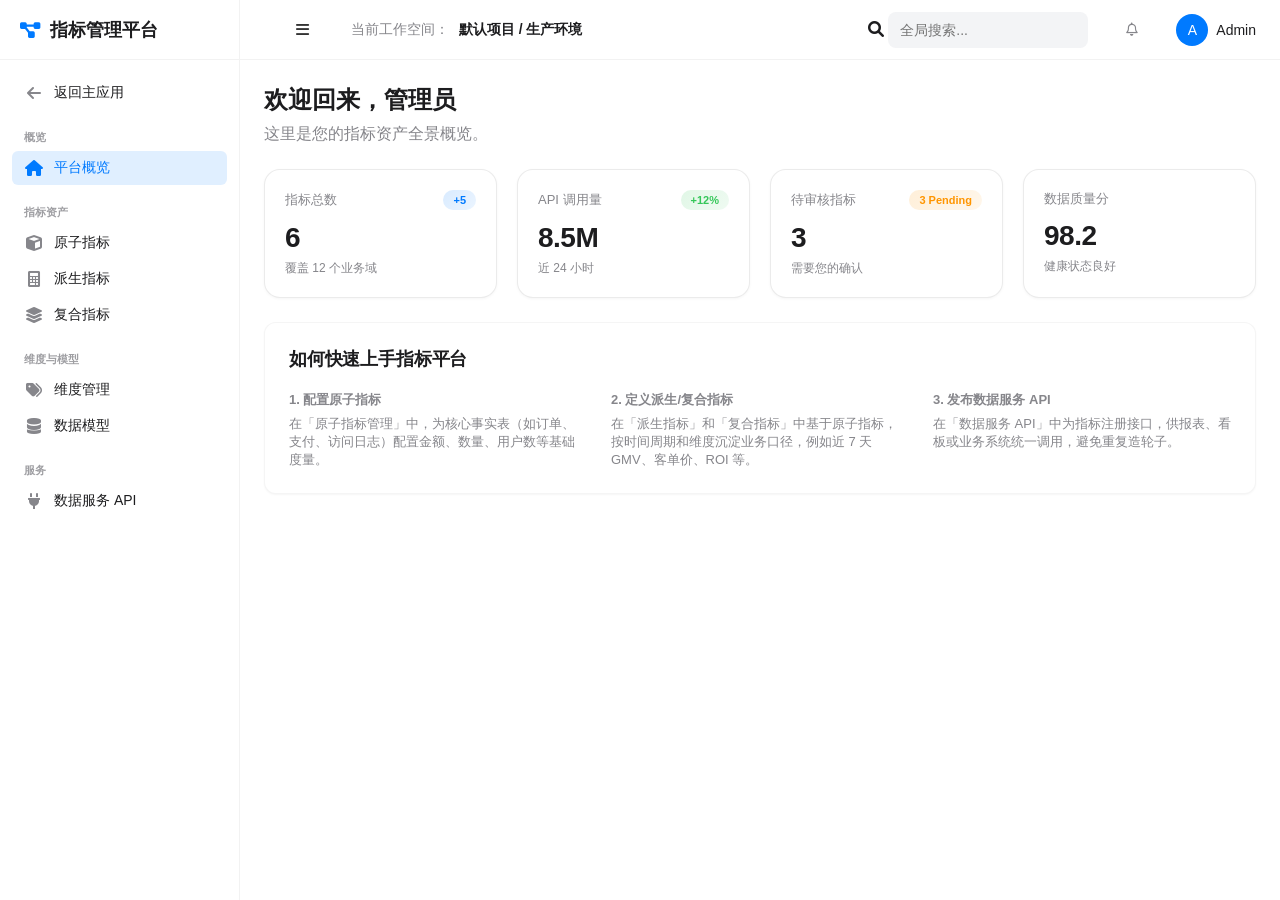
==== indicator-platform.html @ 174cf6d4 "初始提交" ====
<!DOCTYPE html>
<html lang="zh-CN">
<head>
    <meta charset="UTF-8">
    <meta name="viewport" content="width=device-width, initial-scale=1.0">
    <title>指标管理平台 - 亿问DataAgent</title>
    <link href="https://cdn.bootcdn.net/ajax/libs/font-awesome/6.0.0/css/all.min.css" rel="stylesheet">
    <link rel="stylesheet" href="style.css">
    <link rel="stylesheet" href="process-ui.css">
    <style>
        /* Specific overrides for Indicator Platform */
        .layout-wrapper { display: flex; height: 100vh; width: 100%; background: var(--surface-ground); }
        
        /* Sidebar overrides */
        .layout-sidebar {
            display: flex;
            flex-direction: column;
            width: 240px;
            background: #fff;
            border-right: 1px solid rgba(0,0,0,0.05);
            height: 100%;
        }
        .sidebar-header {
            height: 60px;
            display: flex;
            align-items: center;
            padding: 0 20px;
            font-weight: 600;
            font-size: 18px;
            color: var(--text-color);
            border-bottom: 1px solid rgba(0,0,0,0.05);
        }
        .sidebar-header i { color: var(--primary-color); margin-right: 10px; }

        .layout-main-container {
            flex: 1;
            display: flex;
            flex-direction: column;
            height: 100vh;
            overflow: hidden;
        }

        /* Content Area */
        .page-content {
            padding: 24px;
            overflow-y: auto;
            height: calc(100vh - 60px);
        }

        /* Metric Card */
        .metric-card {
            background: #fff;
            border-radius: 12px;
            padding: 20px;
            border: 1px solid rgba(0,0,0,0.06);
            transition: all 0.2s;
            cursor: pointer;
            position: relative;
        }
        .metric-card:hover {
            transform: translateY(-2px);
            box-shadow: 0 8px 24px rgba(0,0,0,0.08);
            border-color: var(--primary-color);
        }
        .metric-type-tag {
            position: absolute;
            top: 20px;
            right: 20px;
            font-size: 11px;
            padding: 2px 8px;
            border-radius: 4px;
            background: #f3f4f6;
            color: #666;
        }
        .metric-value { font-size: 24px; font-weight: 700; margin: 10px 0; color: var(--text-color); }
        .metric-trend { font-size: 13px; display: flex; align-items: center; gap: 4px; }
        .trend-up { color: #34C759; }
        .trend-down { color: #FF3B30; }

        /* Filter Bar */
        .filter-bar {
            display: flex;
            gap: 12px;
            margin-bottom: 20px;
            background: #fff;
            padding: 16px;
            border-radius: 12px;
            border: 1px solid rgba(0,0,0,0.05);
            align-items: center;
        }

        /* Status Badges */
        .status-badge-dot {
            width: 8px; height: 8px; border-radius: 50%; display: inline-block; margin-right: 6px;
        }
        .status-online { background-color: #34C759; }
        .status-draft { background-color: #FF9500; }
        .status-offline { background-color: #8E8E93; }

        /* Modal specific */
        .form-row { display: grid; grid-template-columns: 1fr 1fr; gap: 20px; margin-bottom: 16px; }
        .form-group label { display: block; margin-bottom: 6px; font-size: 13px; font-weight: 500; color: var(--text-secondary); }
        
        /* Data Map Visualization */
        .data-map-container {
            background: #fff;
            border-radius: 12px;
            padding: 20px;
            height: 500px;
            border: 1px solid rgba(0,0,0,0.05);
            display: flex;
            align-items: center;
            justify-content: center;
            background-image: radial-gradient(#e5e7eb 1px, transparent 1px);
            background-size: 20px 20px;
            position: relative;
            overflow: hidden;
        }
        .lineage-select {
            border: 1px solid #d1d5db;
            border-radius: 6px;
            padding: 4px 8px;
            font-size: 13px;
            background: #fff;
        }

        /* API Card */
        .api-card {
            background: #1e1e1e;
            color: #fff;
            border-radius: 8px;
            padding: 16px;
            font-family: 'SF Mono', monospace;
            font-size: 13px;
            margin-bottom: 12px;
            position: relative;
        }
        .api-method {
            color: #61dafb;
            font-weight: bold;
            margin-right: 8px;
        }
        .api-path {
            color: #a6e22e;
        }
        .api-copy {
            position: absolute;
            right: 16px;
            top: 16px;
            cursor: pointer;
            opacity: 0.6;
        }
        .api-copy:hover { opacity: 1; }

    </style>
</head>
<body>

    <div class="layout-wrapper">
        <!-- Sidebar -->
        <div class="layout-sidebar">
            <div class="sidebar-header">
                <i class="fas fa-project-diagram"></i>
                <span>指标管理平台</span>
            </div>
            <ul class="sidebar-menu">
                <li class="menu-item" style="margin-bottom: 20px;">
                    <a class="menu-link" href="index.html">
                        <i class="fas fa-arrow-left"></i> <span>返回主应用</span>
                    </a>
                </li>
                <li class="menu-category">概览</li>
                <li class="menu-item">
                    <a class="menu-link active" onclick="switchTab('overview')" id="nav-overview">
                        <i class="fas fa-home"></i> <span>平台概览</span>
                    </a>
                </li>
                
                <li class="menu-category">指标资产</li>
                <li class="menu-item">
                    <a class="menu-link" onclick="switchTab('atomic')" id="nav-atomic">
                        <i class="fas fa-cube"></i> <span>原子指标</span>
                    </a>
                </li>
                <li class="menu-item">
                    <a class="menu-link" onclick="switchTab('derived')" id="nav-derived">
                        <i class="fas fa-calculator"></i> <span>派生指标</span>
                    </a>
                </li>
                <li class="menu-item">
                    <a class="menu-link" onclick="switchTab('composite')" id="nav-composite">
                        <i class="fas fa-layer-group"></i> <span>复合指标</span>
                    </a>
                </li>

                <li class="menu-category">维度与模型</li>
                <li class="menu-item">
                    <a class="menu-link" onclick="switchTab('dimensions')" id="nav-dimensions">
                        <i class="fas fa-tags"></i> <span>维度管理</span>
                    </a>
                </li>
                <li class="menu-item">
                    <a class="menu-link" onclick="switchTab('models')" id="nav-models">
                        <i class="fas fa-database"></i> <span>数据模型</span>
                    </a>
                </li>

                <li class="menu-category">服务</li>
                <li class="menu-item">
                    <a class="menu-link" onclick="switchTab('api')" id="nav-api">
                        <i class="fas fa-plug"></i> <span>数据服务 API</span>
                    </a>
                </li>
            </ul>
        </div>

        <!-- Main Container -->
        <div class="layout-main-container">
            <!-- Topbar -->
            <div class="layout-topbar">
                <div class="topbar-left" style="display: flex; align-items: center; gap: 10px;">
                    <button class="p-button p-button-text" style="color: #333;"><i class="fas fa-bars"></i></button>
                    <span style="font-size: 14px; color: var(--text-secondary);">当前工作空间：</span>
                    <span style="font-weight: 600; font-size: 14px;">默认项目 / 生产环境</span>
                </div>
                <div class="topbar-right">
                    <div class="p-input-icon-left" style="margin-right: 12px;">
                        <i class="fas fa-search"></i>
                        <input type="text" class="p-inputtext" placeholder="全局搜索..." style="width: 200px; border:none; background: #f3f4f6;">
                    </div>
                    <button class="topbar-button"><i class="far fa-bell"></i></button>
                    <div class="user-profile" style="display: flex; align-items: center; gap: 8px; margin-left: 12px;">
                        <div style="width: 32px; height: 32px; background: #007AFF; color: #fff; border-radius: 50%; display: flex; align-items: center; justify-content: center; font-size: 14px;">A</div>
                        <span style="font-size:14px; font-weight:500">Admin</span>
                    </div>
                </div>
            </div>

            <!-- Content -->
            <div class="page-content">
                
                <!-- View: Overview -->
                <div id="view-overview" class="tab-view">
                    <div style="margin-bottom: 24px;">
                        <h2 style="margin: 0 0 8px 0;">欢迎回来，管理员</h2>
                        <p style="color: var(--text-secondary); margin: 0;">这里是您的指标资产全景概览。</p>
                    </div>

                    <div class="stats-grid" style="grid-template-columns: repeat(4, 1fr); gap: 20px; margin-bottom: 24px;">
                        <div class="stat-card">
                            <div class="stat-header"><span class="stat-title">指标总数</span><span class="stat-badge info">+5</span></div>
                            <div class="stat-value" id="stat-total-indicators">0</div>
                            <div class="stat-sub">覆盖 12 个业务域</div>
                        </div>
                        <div class="stat-card">
                            <div class="stat-header"><span class="stat-title">API 调用量</span><span class="stat-badge success">+12%</span></div>
                            <div class="stat-value">8.5M</div>
                            <div class="stat-sub">近 24 小时</div>
                        </div>
                        <div class="stat-card">
                            <div class="stat-header"><span class="stat-title">待审核指标</span><span class="stat-badge warning">3 Pending</span></div>
                            <div class="stat-value">3</div>
                            <div class="stat-sub">需要您的确认</div>
                        </div>
                        <div class="stat-card">
                            <div class="stat-header"><span class="stat-title">数据质量分</span></div>
                            <div class="stat-value">98.2</div>
                            <div class="stat-sub">健康状态良好</div>
                        </div>
                    </div>

                    <div class="card">
                        <div class="card-title">如何快速上手指标平台</div>
                        <div style="display:flex; gap:24px; flex-wrap:wrap; font-size:13px; color:var(--text-secondary);">
                            <div style="flex:1; min-width:220px;">
                                <div style="font-weight:600; margin-bottom:6px;">1. 配置原子指标</div>
                                <p style="margin:0;">在「原子指标管理」中，为核心事实表（如订单、支付、访问日志）配置金额、数量、用户数等基础度量。</p>
                            </div>
                            <div style="flex:1; min-width:220px;">
                                <div style="font-weight:600; margin-bottom:6px;">2. 定义派生/复合指标</div>
                                <p style="margin:0;">在「派生指标」和「复合指标」中基于原子指标，按时间周期和维度沉淀业务口径，例如近 7 天 GMV、客单价、ROI 等。</p>
                            </div>
                            <div style="flex:1; min-width:220px;">
                                <div style="font-weight:600; margin-bottom:6px;">3. 发布数据服务 API</div>
                                <p style="margin:0;">在「数据服务 API」中为指标注册接口，供报表、看板或业务系统统一调用，避免重复造轮子。</p>
                            </div>
                        </div>
                    </div>
                </div>

                <!-- View: Atomic Indicators -->
                <div id="view-atomic" class="tab-view hidden">
                    <div style="display: flex; justify-content: space-between; align-items: center; margin-bottom: 20px;">
                        <h2 style="margin: 0;">原子指标管理</h2>
                        <button class="p-button" onclick="openIndicatorDrawer('atomic')"><i class="fas fa-plus"></i> 新建原子指标</button>
                    </div>
                    
                    <div class="filter-bar">
                        <input type="text" class="p-inputtext" placeholder="搜索指标名称/编码..." style="width: 300px;" oninput="filterList('atomic', this.value)">
                        <select class="p-inputtext" style="width: 150px;" onchange="filterListStatus('atomic', this.value)">
                            <option value="">所有状态</option>
                            <option value="online">已上线</option>
                            <option value="offline">已下线</option>
                            <option value="draft">草稿</option>
                        </select>
                    </div>

                    <div class="card">
                        <table class="p-datatable styled-table">
                            <thead>
                                <tr>
                                    <th>指标名称</th>
                                    <th>指标编码</th>
                                    <th>业务口径</th>
                                    <th>所属模型</th>
                                    <th>状态</th>
                                    <th>负责人</th>
                                    <th>操作</th>
                                </tr>
                            </thead>
                            <tbody id="atomic-list">
                                <!-- Populated by JS -->
                            </tbody>
                        </table>
                    </div>
                </div>

                 <!-- View: Derived Indicators -->
                 <div id="view-derived" class="tab-view hidden">
                    <div style="display: flex; justify-content: space-between; align-items: center; margin-bottom: 20px;">
                        <h2 style="margin: 0;">派生指标管理</h2>
                        <button class="p-button" onclick="openIndicatorDrawer('derived')"><i class="fas fa-plus"></i> 新建派生指标</button>
                    </div>
                    
                    <div class="filter-bar">
                        <input type="text" class="p-inputtext" placeholder="搜索指标名称..." style="width: 300px;" oninput="filterList('derived', this.value)">
                         <select class="p-inputtext" style="width: 150px;" onchange="filterListStatus('derived', this.value)">
                            <option value="">所有状态</option>
                            <option value="online">已上线</option>
                            <option value="draft">草稿</option>
                        </select>
                    </div>

                    <div class="card">
                        <table class="p-datatable styled-table">
                            <thead>
                                <tr>
                                    <th>指标名称</th>
                                    <th>原子指标</th>
                                    <th>时间周期</th>
                                    <th>修饰词</th>
                                    <th>维度</th>
                                    <th>状态</th>
                                    <th>操作</th>
                                </tr>
                            </thead>
                            <tbody id="derived-list">
                                <!-- Populated by JS -->
                            </tbody>
                        </table>
                    </div>
                </div>

                <!-- View: Composite Indicators -->
                <div id="view-composite" class="tab-view hidden">
                    <div style="display: flex; justify-content: space-between; align-items: center; margin-bottom: 20px;">
                        <h2 style="margin: 0;">复合指标管理</h2>
                        <button class="p-button" onclick="openIndicatorDrawer('composite')"><i class="fas fa-plus"></i> 新建复合指标</button>
                    </div>
                    
                    <div class="filter-bar">
                        <input type="text" class="p-inputtext" placeholder="搜索指标名称..." style="width: 300px;" oninput="filterList('composite', this.value)">
                    </div>

                    <div class="card">
                         <table class="p-datatable styled-table">
                            <thead>
                                <tr>
                                    <th>指标名称</th>
                                    <th>计算表达式</th>
                                    <th>维度</th>
                                    <th>状态</th>
                                    <th>操作</th>
                                </tr>
                            </thead>
                            <tbody id="composite-list">
                                <!-- Populated by JS -->
                            </tbody>
                        </table>
                    </div>
                </div>

                <!-- View: Dimensions -->
                <div id="view-dimensions" class="tab-view hidden">
                    <div style="display: flex; justify-content: space-between; align-items: center; margin-bottom: 20px;">
                        <h2 style="margin: 0;">维度管理</h2>
                        <button class="p-button" onclick="openDimensionDrawer()"><i class="fas fa-plus"></i> 新建维度</button>
                    </div>
                    <!-- Filter for Dimensions -->
                    <div class="filter-bar">
                        <input type="text" class="p-inputtext" placeholder="搜索维度名称/编码..." style="width: 300px;" oninput="filterDimensions(this.value)">
                    </div>
                    <div class="source-grid" id="dimension-grid">
                        <!-- Dimension Cards Populated by JS -->
                    </div>
                </div>

                <!-- View: Data Models -->
                <div id="view-models" class="tab-view hidden">
                     <div style="display: flex; justify-content: space-between; align-items: center; margin-bottom: 20px;">
                        <h2 style="margin: 0;">数据模型</h2>
                        <button class="p-button p-button-outlined" onclick="syncMetadata(this)"><i class="fas fa-sync"></i> 同步元数据</button>
                    </div>
                    
                    <!-- Filter for Models -->
                    <div class="filter-bar">
                        <input type="text" class="p-inputtext" placeholder="搜索表名..." style="width: 300px;" oninput="filterModels(this.value)">
                         <select class="p-inputtext" style="width: 150px;" onchange="filterModelsType(this.value)">
                            <option value="">所有类型</option>
                            <option value="事实表">事实表</option>
                            <option value="维度表">维度表</option>
                        </select>
                    </div>

                    <div class="card">
                        <table class="p-datatable styled-table">
                            <thead>
                                <tr>
                                    <th>表名</th>
                                    <th>类型</th>
                                    <th>行数</th>
                                    <th>更新时间</th>
                                    <th>状态</th>
                                    <th>操作</th>
                                </tr>
                            </thead>
                            <tbody id="model-list">
                                <!-- Populated by JS -->
                            </tbody>
                        </table>
                    </div>
                </div>

                <!-- View: API -->
                <div id="view-api" class="tab-view hidden">
                     <div style="display: flex; justify-content: space-between; align-items: center; margin-bottom: 20px;">
                        <h2 style="margin: 0;">数据服务 API</h2>
                        <button class="p-button"><i class="fas fa-plus"></i> 注册 API</button>
                    </div>
                    <div class="card">
                        <p style="color: var(--text-secondary); margin-bottom: 20px;">
                            以下 API 由指标定义自动生成，可直接在业务系统中调用。
                        </p>
                        <div id="api-list">
                            <!-- Populated by JS -->
                        </div>
                    </div>
                </div>

            </div>
        </div>
    </div>

    <!-- Drawer: Indicator Editor -->
    <div class="drawer-overlay" id="indicator-drawer">
        <div class="drawer-panel wide">
            <div class="drawer-header">
                <span class="drawer-title" id="drawer-title">新建指标</span>
                <i class="fas fa-times" style="cursor: pointer; font-size: 18px;" onclick="closeDrawer('indicator-drawer')"></i>
            </div>
            <div class="drawer-body">
                <!-- Hidden Input for ID (Edit Mode) -->
                <input type="hidden" id="edit-indicator-id">
                <input type="hidden" id="current-indicator-type">

                <div class="form-section-title">基本信息</div>
                <div class="form-row">
                    <div class="form-group">
                        <label>指标名称 <span style="color:red">*</span></label>
                        <input type="text" class="p-inputtext" id="input-name" placeholder="例如：近7天支付GMV">
                    </div>
                    <div class="form-group">
                        <label>指标编码 <span style="color:red">*</span></label>
                        <input type="text" class="p-inputtext" id="input-code" placeholder="例如：gmv_7d_pay">
                    </div>
                </div>
                <div class="form-group">
                    <label>业务口径描述</label>
                    <textarea class="p-inputtext" id="input-desc" rows="3" placeholder="详细描述该指标的业务含义和计算逻辑..."></textarea>
                </div>

                <div class="form-section-title">技术定义</div>
                
                <!-- Atomic Fields -->
                <div id="fields-atomic" class="type-fields">
                    <div class="form-row">
                        <div class="form-group">
                            <label>数据来源表</label>
                            <select class="p-inputtext" id="input-atomic-table">
                                <option value="fact_orders">fact_orders (订单事实表)</option>
                                <option value="fact_payments">fact_payments (支付事实表)</option>
                                <option value="log_visits">log_visits (访问日志表)</option>
                            </select>
                        </div>
                        <div class="form-group">
                            <label>度量字段</label>
                            <select class="p-inputtext" id="input-atomic-field">
                                <option value="amount">amount (金额)</option>
                                <option value="quantity">quantity (数量)</option>
                                <option value="user_id">user_id (用户ID)</option>
                                <option value="order_id">order_id (订单ID)</option>
                            </select>
                        </div>
                    </div>
                    <div class="form-group">
                        <label>聚合方式</label>
                        <select class="p-inputtext" id="input-atomic-agg">
                            <option value="SUM">SUM (求和)</option>
                            <option value="COUNT">COUNT (计数)</option>
                            <option value="AVG">AVG (平均)</option>
                            <option value="MAX">MAX (最大值)</option>
                            <option value="COUNT_DISTINCT">COUNT_DISTINCT (去重计数)</option>
                        </select>
                    </div>
                </div>

                <!-- Derived Fields -->
                <div id="fields-derived" class="type-fields hidden">
                    <div class="form-row">
                        <div class="form-group">
                            <label>选择原子指标</label>
                            <select class="p-inputtext" id="input-derived-atom">
                                <!-- Populated dynamically -->
                            </select>
                        </div>
                        <div class="form-group">
                            <label>时间周期</label>
                            <select class="p-inputtext" id="input-derived-period">
                                <option value="近1天">近1天</option>
                                <option value="近7天">近7天</option>
                                <option value="近30天">近30天</option>
                                <option value="自然月">自然月</option>
                                <option value="自然年">自然年</option>
                            </select>
                        </div>
                    </div>
                    <div class="form-group">
                        <label>关联维度</label>
                        <div id="input-derived-dims" style="border: 1px solid #D1D1D6; border-radius: 8px; padding: 12px; display: flex; flex-wrap: wrap; gap: 15px;">
                             <!-- Populated dynamically -->
                        </div>
                    </div>
                </div>

                <!-- Composite Fields -->
                <div id="fields-composite" class="type-fields hidden">
                    <div class="form-group">
                        <label>计算表达式</label>
                        <div style="margin-bottom: 8px; font-size: 12px; color: #888;">支持 + - * / ( ) 运算。例如: atomic_pay_amt / atomic_uv</div>
                        <input type="text" class="p-inputtext" id="input-composite-expr" placeholder="输入表达式...">
                    </div>
                     <div class="form-group">
                        <label>关联维度</label>
                        <div id="input-composite-dims" style="border: 1px solid #D1D1D6; border-radius: 8px; padding: 12px; display: flex; flex-wrap: wrap; gap: 15px;">
                             <!-- Populated dynamically -->
                        </div>
                    </div>
                </div>

                <div class="form-section-title">权限与管理</div>
                <div class="form-row">
                    <div class="form-group">
                        <label>负责人</label>
                        <div style="display: flex; align-items: center; gap: 8px;">
                            <div style="width: 24px; height: 24px; background: #007AFF; color: #fff; border-radius: 50%; display: flex; align-items: center; justify-content: center; font-size: 12px;">A</div>
                            <span>Admin</span>
                        </div>
                    </div>
                    <div class="form-group">
                        <label>可见范围</label>
                        <select class="p-inputtext">
                            <option>公开</option>
                            <option>仅部门可见</option>
                            <option>私有</option>
                        </select>
                    </div>
                </div>
            </div>
            <div class="drawer-footer">
                <button class="p-button p-button-outlined" onclick="closeDrawer('indicator-drawer')">取消</button>
                <button class="p-button" onclick="saveIndicator()">保存并提交</button>
            </div>
        </div>
    </div>

     <!-- Drawer: Dimension Editor -->
    <div class="drawer-overlay" id="dimension-drawer">
        <div class="drawer-panel">
            <div class="drawer-header">
                <span class="drawer-title">新建维度</span>
                <i class="fas fa-times" style="cursor: pointer; font-size: 18px;" onclick="closeDrawer('dimension-drawer')"></i>
            </div>
            <div class="drawer-body">
                <div class="form-group">
                    <label>维度名称 <span style="color:red">*</span></label>
                    <input type="text" class="p-inputtext" id="dim-name" placeholder="例如：门店维度">
                </div>
                <div class="form-group">
                    <label>维度编码 <span style="color:red">*</span></label>
                    <input type="text" class="p-inputtext" id="dim-code" placeholder="例如：dim_store">
                </div>
                <div class="form-group">
                    <label>类型</label>
                    <select class="p-inputtext" id="dim-type">
                        <option value="common">公共维度 (Common)</option>
                        <option value="business">业务维度 (Business)</option>
                    </select>
                </div>
                 <div class="form-group">
                    <label>关联表</label>
                    <input type="text" class="p-inputtext" id="dim-table" placeholder="例如：dim_store_info">
                </div>
            </div>
            <div class="drawer-footer">
                <button class="p-button p-button-outlined" onclick="closeDrawer('dimension-drawer')">取消</button>
                <button class="p-button" onclick="saveDimension()">保存</button>
            </div>
        </div>
    </div>

    <!-- Modal: General Data Preview -->
    <div class="drawer-overlay" id="preview-modal" style="justify-content: center; align-items: center;">
        <div class="card" style="width: 800px; max-height: 80vh; display: flex; flex-direction: column; padding: 0; overflow: hidden;">
            <div class="drawer-header">
                <div>
                    <div style="font-weight: 600; font-size: 16px;" id="preview-title">数据预览</div>
                    <div style="font-size: 12px; color: var(--text-secondary);" id="preview-subtitle">Top 10 Records</div>
                </div>
                <i class="fas fa-times" style="cursor: pointer;" onclick="closeModal('preview-modal')"></i>
            </div>
            <div style="padding: 24px; overflow: auto; background:#fff;">
                <table class="p-datatable preview-table" style="width:100%">
                    <thead id="preview-thead"></thead>
                    <tbody id="preview-tbody"></tbody>
                </table>
            </div>
            <div class="drawer-footer">
                <button class="p-button" onclick="closeModal('preview-modal')">关闭</button>
            </div>
        </div>
    </div>

    <!-- Modal: Lineage View -->
    <div class="drawer-overlay" id="lineage-modal" style="justify-content: center; align-items: center;">
        <div class="card" style="width: 900px; height: 600px; display: flex; flex-direction: column; padding: 0; overflow: hidden;">
            <div class="drawer-header">
                <span style="font-weight: 600; font-size: 16px;">数据血缘</span>
                <i class="fas fa-times" style="cursor: pointer;" onclick="closeModal('lineage-modal')"></i>
            </div>
            <div style="flex:1; background: #f9fafb; position: relative; display:flex; align-items:center; justify-content:center;" id="lineage-container">
                <!-- Dynamic Content -->
            </div>
        </div>
    </div>

    <script src="indicator-platform.js"></script>
</body>
</html>
---- style.css ----
��: r o o t   { 
         / *   A p p l e   D e s i g n   S y s t e m   C o l o r s   * / 
         - - p r i m a r y - c o l o r :   # 0 0 7 A F F ;   / *   m a c O S   B l u e   * / 
         - - p r i m a r y - d a r k :   # 0 0 6 2 c c ; 
         - - p r i m a r y - l i g h t :   # 6 0 A 5 F A ; 
         - - s u r f a c e - g r o u n d :   # F 5 F 5 F 7 ;   / *   m a c O S   W i n d o w   B a c k g r o u n d   * / 
         - - s u r f a c e - c a r d :   # F F F F F F ; 
         - - s u r f a c e - b o r d e r :   # D 1 D 1 D 6 ;   / *   m a c O S   S e p a r a t o r   C o l o r   * / 
         - - t e x t - c o l o r :   # 1 D 1 D 1 F ; 
         - - t e x t - s e c o n d a r y :   # 8 6 8 6 8 B ; 
         - - b o r d e r - r a d i u s :   1 0 p x ; 
         - - s i d e b a r - w i d t h :   2 6 0 p x ; 
         - - t o p b a r - h e i g h t :   6 0 p x ; 
         - - t r a n s i t i o n - d u r a t i o n :   0 . 3 s ; 
         - - e a s e - s p r i n g :   c u b i c - b e z i e r ( 0 . 2 5 ,   0 . 1 ,   0 . 2 5 ,   1 . 0 ) ; 
         
         - - a p p l e - b l u e :   # 0 0 7 A F F ; 
         - - a p p l e - b g :   # F 5 F 5 F 7 ; 
         - - s h a d o w - s m :   0   1 p x   2 p x   r g b a ( 0 , 0 , 0 , 0 . 0 4 ) ; 
         - - s h a d o w - m d :   0   4 p x   1 2 p x   r g b a ( 0 , 0 , 0 , 0 . 0 8 ) ; 
         - - s h a d o w - l g :   0   1 2 p x   3 2 p x   r g b a ( 0 , 0 , 0 , 0 . 1 2 ) ; 
 } 
 
 *   {   b o x - s i z i n g :   b o r d e r - b o x ;   } 
 
 b o d y   { 
         m a r g i n :   0 ;   p a d d i n g :   0 ; 
         f o n t - f a m i l y :   - a p p l e - s y s t e m ,   B l i n k M a c S y s t e m F o n t ,   " S F   P r o   T e x t " ,   " H e l v e t i c a   N e u e " ,   " S e g o e   U I " ,   R o b o t o ,   s a n s - s e r i f ; 
         b a c k g r o u n d - c o l o r :   v a r ( - - s u r f a c e - g r o u n d ) ; 
         c o l o r :   v a r ( - - t e x t - c o l o r ) ; 
         - w e b k i t - f o n t - s m o o t h i n g :   a n t i a l i a s e d ; 
         o v e r f l o w :   h i d d e n ; 
 } 
 
 / *   L a y o u t   S t r u c t u r e   * / 
 . l a y o u t - w r a p p e r   {   d i s p l a y :   f l e x ;   h e i g h t :   1 0 0 v h ;   w i d t h :   1 0 0 % ;   } 
 
 / *   S i d e b a r   -   m a c O S   s t y l e   * / 
 . l a y o u t - s i d e b a r   { 
         d i s p l a y :   n o n e ; 
 } 
 
 . s i d e b a r - l o g o   { 
         h e i g h t :   v a r ( - - t o p b a r - h e i g h t ) ; 
         d i s p l a y :   f l e x ;   a l i g n - i t e m s :   c e n t e r ;   p a d d i n g :   0   2 0 p x ; 
         c o l o r :   v a r ( - - t e x t - c o l o r ) ; 
 } 
 . s i d e b a r - l o g o   s p a n   {   f o n t - s i z e :   1 7 p x ;   f o n t - w e i g h t :   6 0 0 ;   m a r g i n - l e f t :   1 0 p x ;   l e t t e r - s p a c i n g :   - 0 . 0 1 e m ;   } 
 
 . s i d e b a r - m e n u   {   f l e x :   1 ;   p a d d i n g :   1 6 p x   1 2 p x ;   o v e r f l o w - y :   a u t o ;   l i s t - s t y l e :   n o n e ;   m a r g i n :   0 ;   } 
 . m e n u - i t e m   {   m a r g i n - b o t t o m :   2 p x ;   } 
 . m e n u - l i n k   { 
         d i s p l a y :   f l e x ;   a l i g n - i t e m s :   c e n t e r ;   p a d d i n g :   8 p x   1 2 p x ; 
         b o r d e r - r a d i u s :   6 p x ;   c o l o r :   v a r ( - - t e x t - c o l o r ) ; 
         t e x t - d e c o r a t i o n :   n o n e ;   c u r s o r :   p o i n t e r ;   f o n t - w e i g h t :   4 0 0 ;   f o n t - s i z e :   1 4 p x ; 
         t r a n s i t i o n :   b a c k g r o u n d - c o l o r   0 . 1 5 s   e a s e ; 
 } 
 . m e n u - l i n k : h o v e r   {   b a c k g r o u n d - c o l o r :   r g b a ( 0 , 0 , 0 , 0 . 0 5 ) ;   } 
 . m e n u - l i n k . a c t i v e   {   b a c k g r o u n d - c o l o r :   r g b a ( 0 ,   1 2 2 ,   2 5 5 ,   0 . 1 2 ) ;   c o l o r :   v a r ( - - p r i m a r y - c o l o r ) ;   f o n t - w e i g h t :   5 0 0 ;   } 
 . m e n u - l i n k   i   {   m a r g i n - r i g h t :   1 0 p x ;   f o n t - s i z e :   1 6 p x ;   c o l o r :   v a r ( - - t e x t - s e c o n d a r y ) ;   w i d t h :   2 0 p x ;   t e x t - a l i g n :   c e n t e r ;   } 
 . m e n u - l i n k . a c t i v e   i   {   c o l o r :   v a r ( - - p r i m a r y - c o l o r ) ;   } 
 . m e n u - c a t e g o r y   {   f o n t - s i z e :   1 1 p x ;   t e x t - t r a n s f o r m :   u p p e r c a s e ;   c o l o r :   v a r ( - - t e x t - s e c o n d a r y ) ;   f o n t - w e i g h t :   6 0 0 ;   m a r g i n :   2 0 p x   0   6 p x   1 2 p x ;   o p a c i t y :   0 . 8 ;   } 
 
 / *   M a i n   C o n t a i n e r   * / 
 . l a y o u t - m a i n - c o n t a i n e r   { 
         d i s p l a y :   f l e x ;   f l e x - d i r e c t i o n :   c o l u m n ; 
         h e i g h t :   1 0 0 v h ;   m a r g i n - l e f t :   0 ; 
         w i d t h :   1 0 0 % ; 
         b a c k g r o u n d :   # F F F F F F ; 
         o v e r f l o w :   h i d d e n ; 
 } 
 
 / *   T o p b a r   * / 
 . l a y o u t - t o p b a r   { 
         h e i g h t :   v a r ( - - t o p b a r - h e i g h t ) ;   p a d d i n g :   0   2 4 p x ; 
         b a c k g r o u n d - c o l o r :   r g b a ( 2 5 5 ,   2 5 5 ,   2 5 5 ,   0 . 8 ) ; 
         b a c k d r o p - f i l t e r :   b l u r ( 2 0 p x ) ; 
         - w e b k i t - b a c k d r o p - f i l t e r :   b l u r ( 2 0 p x ) ; 
         d i s p l a y :   f l e x ;   a l i g n - i t e m s :   c e n t e r ;   j u s t i f y - c o n t e n t :   f l e x - s t a r t ; 
         g a p :   2 4 p x ; 
         p o s i t i o n :   s t i c k y ;   t o p :   0 ;   z - i n d e x :   9 9 8 ; 
         b o r d e r - b o t t o m :   1 p x   s o l i d   r g b a ( 0 , 0 , 0 , 0 . 0 5 ) ; 
 } 
 
 / *   T o p b a r   N a v i g a t i o n   S t y l e s   * / 
 . t o p b a r - b r a n d i n g   { 
         d i s p l a y :   f l e x ;   a l i g n - i t e m s :   c e n t e r ; 
         f o n t - s i z e :   1 8 p x ;   f o n t - w e i g h t :   6 0 0 ;   c o l o r :   v a r ( - - t e x t - c o l o r ) ; 
         m a r g i n - r i g h t :   1 2 p x ; 
         w h i t e - s p a c e :   n o w r a p ; 
         c u r s o r :   p o i n t e r ; 
 } 
 . t o p b a r - b r a n d i n g   i   {   m a r g i n - r i g h t :   1 0 p x ;   c o l o r :   v a r ( - - p r i m a r y - c o l o r ) ;   f o n t - s i z e :   2 2 p x ;   } 
 
 . t o p b a r - m e n u   { 
         d i s p l a y :   f l e x ;   l i s t - s t y l e :   n o n e ;   m a r g i n :   0 ;   p a d d i n g :   0 ;   g a p :   6 p x ; 
         a l i g n - i t e m s :   c e n t e r ; 
 } 
 . t o p b a r - m e n u   . m e n u - i t e m   {   m a r g i n :   0 ;   } 
 . t o p b a r - m e n u   . m e n u - c a t e g o r y   {   d i s p l a y :   n o n e ;   } 
 . t o p b a r - m e n u   . m e n u - l i n k   { 
         d i s p l a y :   f l e x ;   a l i g n - i t e m s :   c e n t e r ;   p a d d i n g :   8 p x   1 2 p x ; 
         b o r d e r - r a d i u s :   6 p x ;   c o l o r :   v a r ( - - t e x t - c o l o r ) ; 
         t e x t - d e c o r a t i o n :   n o n e ;   c u r s o r :   p o i n t e r ;   f o n t - w e i g h t :   4 0 0 ;   f o n t - s i z e :   1 4 p x ; 
         t r a n s i t i o n :   b a c k g r o u n d - c o l o r   0 . 1 5 s   e a s e ; 
 } 
 . t o p b a r - m e n u   . m e n u - l i n k : h o v e r   {   b a c k g r o u n d - c o l o r :   r g b a ( 0 , 0 , 0 , 0 . 0 5 ) ;   } 
 . t o p b a r - m e n u   . m e n u - l i n k . a c t i v e   {   b a c k g r o u n d - c o l o r :   r g b a ( 0 ,   1 2 2 ,   2 5 5 ,   0 . 1 2 ) ;   c o l o r :   v a r ( - - p r i m a r y - c o l o r ) ;   f o n t - w e i g h t :   5 0 0 ;   } 
 . t o p b a r - m e n u   . m e n u - l i n k   i   {   m a r g i n - r i g h t :   8 p x ;   f o n t - s i z e :   1 5 p x ;   c o l o r :   i n h e r i t ;   w i d t h :   a u t o ;   t e x t - a l i g n :   c e n t e r ;   } 
 
 . t o p b a r - r i g h t   {   d i s p l a y :   f l e x ;   a l i g n - i t e m s :   c e n t e r ;   g a p :   1 6 p x ;   m a r g i n - l e f t :   a u t o ;   } 
 
 . t o p b a r - b u t t o n   { 
         w i d t h :   3 2 p x ;   h e i g h t :   3 2 p x ;   b o r d e r - r a d i u s :   6 p x ; 
         b o r d e r :   n o n e ;   b a c k g r o u n d :   t r a n s p a r e n t ; 
         d i s p l a y :   f l e x ;   a l i g n - i t e m s :   c e n t e r ;   j u s t i f y - c o n t e n t :   c e n t e r ; 
         c u r s o r :   p o i n t e r ;   c o l o r :   v a r ( - - t e x t - s e c o n d a r y ) ; 
         t r a n s i t i o n :   a l l   0 . 2 s ; 
 } 
 . t o p b a r - b u t t o n : h o v e r   {   b a c k g r o u n d - c o l o r :   r g b a ( 0 , 0 , 0 , 0 . 0 5 ) ;   c o l o r :   v a r ( - - t e x t - c o l o r ) ;   } 
 
 / *   C o n t e n t   * / 
 . l a y o u t - c o n t e n t   {   p a d d i n g :   0 ;   f l e x :   1 ;   o v e r f l o w :   h i d d e n ;   p o s i t i o n :   r e l a t i v e ;   } 
 . p a g e - b o d y   {   
         a n i m a t i o n :   p a g e F a d e I n   0 . 4 s   v a r ( - - e a s e - s p r i n g ) ;   
         h e i g h t :   1 0 0 % ; 
         w i d t h :   1 0 0 % ; 
         o v e r f l o w - y :   a u t o ; 
         p a d d i n g :   2 4 p x   3 2 p x ; 
 } 
 # v i e w - d a s h b o a r d   { 
         b a c k g r o u n d :   # F 5 F 5 F 7 ; 
         p a d d i n g :   2 4 p x   2 8 p x ; 
 } 
 # v i e w - c h a t   {   
         p a d d i n g :   0 ;   
         o v e r f l o w :   h i d d e n ;   
         d i s p l a y :   f l e x ; 
         f l e x - d i r e c t i o n :   c o l u m n ; 
         h e i g h t :   1 0 0 % ; 
 } 
 @ k e y f r a m e s   p a g e F a d e I n   {   f r o m   {   o p a c i t y :   0 ;   t r a n s f o r m :   t r a n s l a t e Y ( 5 p x ) ;   }   t o   {   o p a c i t y :   1 ;   t r a n s f o r m :   t r a n s l a t e Y ( 0 ) ;   }   } 
 
 . c a r d   { 
         b a c k g r o u n d :   v a r ( - - s u r f a c e - c a r d ) ;   b o r d e r - r a d i u s :   1 2 p x ; 
         p a d d i n g :   2 4 p x ;   m a r g i n - b o t t o m :   2 4 p x ; 
         b o x - s h a d o w :   v a r ( - - s h a d o w - s m ) ; 
         b o r d e r :   1 p x   s o l i d   r g b a ( 0 , 0 , 0 , 0 . 0 4 ) ; 
 } 
 . c a r d - t i t l e   {   f o n t - s i z e :   1 8 p x ;   f o n t - w e i g h t :   6 0 0 ;   m a r g i n - b o t t o m :   2 0 p x ;   c o l o r :   v a r ( - - t e x t - c o l o r ) ;   l e t t e r - s p a c i n g :   - 0 . 0 1 e m ;   } 
 . h i d d e n   {   d i s p l a y :   n o n e   ! i m p o r t a n t ;   } 
 
 / *   B u t t o n s   -   A p p l e   S t y l e   * / 
 . p - b u t t o n   { 
         b a c k g r o u n d :   # 0 0 7 A F F ;   
         c o l o r :   # f f f f f f ; 
         b o r d e r :   n o n e ; 
         p a d d i n g :   1 2 p x   3 2 p x ;   
         f o n t - s i z e :   1 5 p x ;   
         b o r d e r - r a d i u s :   9 8 0 p x ; 
         c u r s o r :   p o i n t e r ;   
         d i s p l a y :   i n l i n e - f l e x ;   
         a l i g n - i t e m s :   c e n t e r ;   
         g a p :   6 p x ; 
         f o n t - w e i g h t :   4 0 0 ; 
         l e t t e r - s p a c i n g :   - 0 . 2 p x ; 
         t r a n s i t i o n :   a l l   0 . 2 s   e a s e ; 
         b o x - s h a d o w :   n o n e ; 
 } 
 . p - b u t t o n : h o v e r   {   
         b a c k g r o u n d :   # 0 0 5 1 D 5 ;   
         t r a n s f o r m :   n o n e ;   
         b o x - s h a d o w :   n o n e ;   
 } 
 . p - b u t t o n : a c t i v e   {   
         t r a n s f o r m :   s c a l e ( 0 . 9 8 ) ;   
         b o x - s h a d o w :   n o n e ;   
 } 
 
 . p - b u t t o n - o u t l i n e d   {   b a c k g r o u n d :   t r a n s p a r e n t ;   b o r d e r :   1 p x   s o l i d   v a r ( - - s u r f a c e - b o r d e r ) ;   c o l o r :   v a r ( - - t e x t - c o l o r ) ;   b o x - s h a d o w :   n o n e ;   } 
 . p - b u t t o n - o u t l i n e d : h o v e r   {   b a c k g r o u n d :   r g b a ( 0 , 0 , 0 , 0 . 0 3 ) ;   b o r d e r - c o l o r :   # C 7 C 7 C C ;   c o l o r :   v a r ( - - t e x t - c o l o r ) ;   } 
 
 . p - b u t t o n - t e x t   {   b a c k g r o u n d :   t r a n s p a r e n t ;   b o r d e r :   n o n e ;   c o l o r :   v a r ( - - p r i m a r y - c o l o r ) ;   b o x - s h a d o w :   n o n e ;   } 
 . p - b u t t o n - t e x t : h o v e r   {   b a c k g r o u n d :   r g b a ( 0 ,   1 2 2 ,   2 5 5 ,   0 . 1 ) ;   } 
 
 . p - b u t t o n - d a n g e r   {   b a c k g r o u n d :   # F F 3 B 3 0 ;   c o l o r :   w h i t e ;   } 
 . p - b u t t o n - d a n g e r : h o v e r   {   b a c k g r o u n d :   # D 7 0 0 1 5 ;   } 
 . p - b u t t o n - d a n g e r . p - b u t t o n - t e x t   {   c o l o r :   # F F 3 B 3 0 ;   b a c k g r o u n d :   t r a n s p a r e n t ;   } 
 . p - b u t t o n - d a n g e r . p - b u t t o n - t e x t : h o v e r   {   b a c k g r o u n d :   r g b a ( 2 5 5 ,   5 9 ,   4 8 ,   0 . 1 ) ;   } 
 
 / *   S o u r c e   G r i d   * / 
 . s o u r c e - g r i d   {   d i s p l a y :   g r i d ;   g r i d - t e m p l a t e - c o l u m n s :   r e p e a t ( a u t o - f i l l ,   m i n m a x ( 2 6 0 p x ,   1 f r ) ) ;   g a p :   2 0 p x ;   } 
 . s o u r c e - c a r d - i t e m   { 
         b a c k g r o u n d :   # f f f ;   b o r d e r :   1 p x   s o l i d   r g b a ( 0 , 0 , 0 , 0 . 0 6 ) ; 
         b o r d e r - r a d i u s :   1 2 p x ;   p a d d i n g :   2 8 p x   2 0 p x ; 
         d i s p l a y :   f l e x ;   f l e x - d i r e c t i o n :   c o l u m n ;   a l i g n - i t e m s :   c e n t e r ;   t e x t - a l i g n :   c e n t e r ; 
         c u r s o r :   p o i n t e r ;   t r a n s i t i o n :   a l l   0 . 2 5 s   v a r ( - - e a s e - s p r i n g ) ; 
         b o x - s h a d o w :   v a r ( - - s h a d o w - s m ) ; 
 } 
 . s o u r c e - c a r d - i t e m : h o v e r   {   t r a n s f o r m :   t r a n s l a t e Y ( - 4 p x ) ;   b o x - s h a d o w :   v a r ( - - s h a d o w - m d ) ;   b o r d e r - c o l o r :   v a r ( - - p r i m a r y - c o l o r ) ;   } 
 . s o u r c e - i c o n   { 
         w i d t h :   6 4 p x ;   h e i g h t :   6 4 p x ;   b o r d e r - r a d i u s :   1 6 p x ; 
         d i s p l a y :   f l e x ;   a l i g n - i t e m s :   c e n t e r ;   j u s t i f y - c o n t e n t :   c e n t e r ; 
         f o n t - s i z e :   2 8 p x ;   m a r g i n - b o t t o m :   1 6 p x ; 
 } 
 . s o u r c e - i c o n . b l u e   {   b a c k g r o u n d :   # E 5 F 2 F F ;   c o l o r :   v a r ( - - p r i m a r y - c o l o r ) ;   } 
 . s o u r c e - i c o n . g r e e n   {   b a c k g r o u n d :   # E 4 F 9 E C ;   c o l o r :   # 3 4 C 7 5 9 ;   } 
 . s o u r c e - i c o n . p u r p l e   {   b a c k g r o u n d :   # F 2 F 0 F F ;   c o l o r :   # A F 5 2 D E ;   } 
 . s o u r c e - i t e m - t i t l e   {   f o n t - s i z e :   1 6 p x ;   f o n t - w e i g h t :   6 0 0 ;   m a r g i n - b o t t o m :   6 p x ;   } 
 . s o u r c e - i t e m - d e s c   {   f o n t - s i z e :   1 3 p x ;   c o l o r :   v a r ( - - t e x t - s e c o n d a r y ) ;   m a r g i n - b o t t o m :   2 0 p x ;   l i n e - h e i g h t :   1 . 4 ;   } 
 
 / *   T a b l e s   * / 
 . p - d a t a t a b l e   {   w i d t h :   1 0 0 % ;   b o r d e r - c o l l a p s e :   s e p a r a t e ;   b o r d e r - s p a c i n g :   0 ;   } 
 . p - d a t a t a b l e   t h   {   
         b a c k g r o u n d :   # F 9 F 9 F 9 ;   p a d d i n g :   1 2 p x   1 6 p x ;   t e x t - a l i g n :   l e f t ;   
         b o r d e r - b o t t o m :   1 p x   s o l i d   # E 5 E 5 E A ;   f o n t - w e i g h t :   6 0 0 ;   f o n t - s i z e :   1 3 p x ;   c o l o r :   v a r ( - - t e x t - s e c o n d a r y ) ; 
 } 
 . p - d a t a t a b l e   t d   {   p a d d i n g :   1 2 p x   1 6 p x ;   b o r d e r - b o t t o m :   1 p x   s o l i d   # E 5 E 5 E A ;   f o n t - s i z e :   1 4 p x ;   c o l o r :   v a r ( - - t e x t - c o l o r ) ;   } 
 . p - d a t a t a b l e   t r : l a s t - c h i l d   t d   {   b o r d e r - b o t t o m :   n o n e ;   } 
 . p - t a g   {   p a d d i n g :   4 p x   1 0 p x ;   b o r d e r - r a d i u s :   6 p x ;   f o n t - s i z e :   1 2 p x ;   f o n t - w e i g h t :   5 0 0 ;   d i s p l a y :   i n l i n e - f l e x ;   } 
 . p - t a g - s u c c e s s   {   b a c k g r o u n d :   # E 4 F 9 E C ;   c o l o r :   # 3 4 C 7 5 9 ;   } 
 . p - t a g - w a r n i n g   {   b a c k g r o u n d :   # F F F 8 E 1 ;   c o l o r :   # F F 9 5 0 0 ;   } 
 . p - t a g - i n f o   {   b a c k g r o u n d :   # E 5 F 2 F F ;   c o l o r :   # 0 0 7 A F F ;   } 
 
 / *   D r a w e r   &   M o d a l   * / 
 . d r a w e r - o v e r l a y   { 
         p o s i t i o n :   f i x e d ;   t o p :   0 ;   l e f t :   0 ;   w i d t h :   1 0 0 % ;   h e i g h t :   1 0 0 % ; 
         b a c k g r o u n d :   r g b a ( 0 , 0 , 0 , 0 . 3 ) ;   b a c k d r o p - f i l t e r :   b l u r ( 4 p x ) ; 
         z - i n d e x :   1 1 0 0 ;   d i s p l a y :   f l e x ;   j u s t i f y - c o n t e n t :   f l e x - e n d ; 
         o p a c i t y :   0 ;   p o i n t e r - e v e n t s :   n o n e ;   t r a n s i t i o n :   o p a c i t y   0 . 3 s   e a s e ; 
 } 
 . d r a w e r - o v e r l a y . a c t i v e   {   o p a c i t y :   1 ;   p o i n t e r - e v e n t s :   a u t o ;   } 
 . d r a w e r - p a n e l   { 
         w i d t h :   5 0 0 p x ;   b a c k g r o u n d :   # f f f ;   h e i g h t :   1 0 0 % ; 
         t r a n s f o r m :   t r a n s l a t e X ( 1 0 0 % ) ;   t r a n s i t i o n :   t r a n s f o r m   0 . 4 s   v a r ( - - e a s e - s p r i n g ) ; 
         d i s p l a y :   f l e x ;   f l e x - d i r e c t i o n :   c o l u m n ;   b o x - s h a d o w :   - 1 0 p x   0   4 0 p x   r g b a ( 0 , 0 , 0 , 0 . 1 ) ; 
 } 
 . d r a w e r - p a n e l . w i d e   {   w i d t h :   8 0 0 p x ;   } 
 . d r a w e r - o v e r l a y . a c t i v e   . d r a w e r - p a n e l   {   t r a n s f o r m :   t r a n s l a t e X ( 0 ) ;   } 
 . d r a w e r - h e a d e r   {   p a d d i n g :   2 4 p x ;   b o r d e r - b o t t o m :   1 p x   s o l i d   r g b a ( 0 , 0 , 0 , 0 . 0 6 ) ;   d i s p l a y :   f l e x ;   j u s t i f y - c o n t e n t :   s p a c e - b e t w e e n ;   a l i g n - i t e m s :   c e n t e r ;   b a c k g r o u n d :   t r a n s p a r e n t ;   } 
 . d r a w e r - b o d y   {   f l e x :   1 ;   o v e r f l o w - y :   a u t o ;   p a d d i n g :   2 4 p x ;   b a c k g r o u n d :   # F F F F F F ;   } 
 . d r a w e r - f o o t e r   {   p a d d i n g :   2 0 p x   2 4 p x ;   b o r d e r - t o p :   1 p x   s o l i d   r g b a ( 0 , 0 , 0 , 0 . 0 6 ) ;   t e x t - a l i g n :   r i g h t ;   d i s p l a y :   f l e x ;   j u s t i f y - c o n t e n t :   f l e x - e n d ;   g a p :   1 2 p x ;   b a c k g r o u n d :   t r a n s p a r e n t ;   } 
 
 / *   L L M   T e s t   M o d a l   * / 
 # l l m - t e s t - m o d a l   { 
         z - i n d e x :   1 2 0 0 0 ; 
         j u s t i f y - c o n t e n t :   c e n t e r ; 
         a l i g n - i t e m s :   c e n t e r ; 
 } 
 # l l m - t e s t - m o d a l . a c t i v e   { 
         b a c k g r o u n d :   r g b a ( 1 5 ,   2 3 ,   4 2 ,   0 . 3 5 ) ; 
 } 
 # l l m - t e s t - m o d a l   . l l m - t e s t - c a r d   { 
         w i d t h :   6 4 0 p x ; 
         m a x - h e i g h t :   8 0 v h ; 
         d i s p l a y :   f l e x ; 
         f l e x - d i r e c t i o n :   c o l u m n ; 
         p a d d i n g :   0 ; 
         o v e r f l o w :   h i d d e n ; 
 } 
 . l l m - t e s t - b o d y   { 
         p a d d i n g :   2 4 p x ; 
         d i s p l a y :   f l e x ; 
         f l e x - d i r e c t i o n :   c o l u m n ; 
         g a p :   1 6 p x ; 
 } 
 . l l m - t e s t - c o n v e r s a t i o n   { 
         b a c k g r o u n d :   # F 5 F 5 F 7 ; 
         b o r d e r - r a d i u s :   1 2 p x ; 
         p a d d i n g :   1 6 p x ; 
         h e i g h t :   3 6 0 p x ; 
         o v e r f l o w - y :   a u t o ; 
         d i s p l a y :   f l e x ; 
         f l e x - d i r e c t i o n :   c o l u m n ; 
         g a p :   1 2 p x ; 
 } 
 . l l m - t e s t - m e s s a g e   { 
         d i s p l a y :   i n l i n e - f l e x ; 
         a l i g n - i t e m s :   f l e x - s t a r t ; 
         g a p :   1 0 p x ; 
         f o n t - s i z e :   1 4 p x ; 
 } 
 . l l m - t e s t - m e s s a g e   . a v a t a r   { 
         w i d t h :   3 2 p x ; 
         h e i g h t :   3 2 p x ; 
         b o r d e r - r a d i u s :   5 0 % ; 
         b a c k g r o u n d :   # f f f ; 
         d i s p l a y :   f l e x ; 
         a l i g n - i t e m s :   c e n t e r ; 
         j u s t i f y - c o n t e n t :   c e n t e r ; 
         c o l o r :   v a r ( - - t e x t - s e c o n d a r y ) ; 
         b o x - s h a d o w :   i n s e t   0   0   0   1 p x   r g b a ( 0 , 0 , 0 , 0 . 0 8 ) ; 
 } 
 . l l m - t e s t - m e s s a g e   . b u b b l e   { 
         b a c k g r o u n d :   # f f f ; 
         p a d d i n g :   1 0 p x   1 4 p x ; 
         b o r d e r - r a d i u s :   1 2 p x ; 
         l i n e - h e i g h t :   1 . 5 ; 
         b o x - s h a d o w :   v a r ( - - s h a d o w - s m ) ; 
 } 
 . l l m - t e s t - m e s s a g e . u s e r   { 
         f l e x - d i r e c t i o n :   r o w - r e v e r s e ; 
 } 
 . l l m - t e s t - m e s s a g e . u s e r   . b u b b l e   { 
         b a c k g r o u n d :   v a r ( - - a p p l e - b l u e ) ; 
         c o l o r :   # f f f ; 
 } 
 . l l m - t e s t - m e s s a g e . u s e r   . a v a t a r   { 
         b a c k g r o u n d :   v a r ( - - a p p l e - b l u e ) ; 
         c o l o r :   # f f f ; 
         b o x - s h a d o w :   n o n e ; 
 } 
 . l l m - t e s t - i n p u t   { 
         d i s p l a y :   f l e x ; 
         g a p :   1 2 p x ; 
 } 
 . l l m - t e s t - i n p u t   i n p u t   { 
         f l e x :   1 ; 
 } 
 
 / *   I n p u t s   * / 
 . f i e l d   {   m a r g i n - b o t t o m :   2 0 p x ;   } 
 . f i e l d   l a b e l   {   d i s p l a y :   b l o c k ;   m a r g i n - b o t t o m :   8 p x ;   f o n t - w e i g h t :   5 0 0 ;   f o n t - s i z e :   1 3 p x ;   c o l o r :   v a r ( - - t e x t - c o l o r ) ;   } 
 . p - i n p u t t e x t ,   . p - d r o p d o w n   { 
         w i d t h :   1 0 0 % ;   p a d d i n g :   1 0 p x   1 2 p x ; 
         b o r d e r :   1 p x   s o l i d   # D 1 D 1 D 6 ;   b o r d e r - r a d i u s :   8 p x ;   f o n t - s i z e :   1 4 p x ; 
         b a c k g r o u n d :   # F F F F F F ;   t r a n s i t i o n :   a l l   0 . 2 s ; 
 } 
 . p - i n p u t t e x t : f o c u s   {   b o r d e r - c o l o r :   v a r ( - - p r i m a r y - c o l o r ) ;   o u t l i n e :   n o n e ;   b o x - s h a d o w :   0   0   0   3 p x   r g b a ( 0 ,   1 2 2 ,   2 5 5 ,   0 . 1 5 ) ;   } 
 
 / *   R e f a c t o r e d   E m p l o y e e   L i s t   * / 
 . e m p l o y e e - l i s t - h e a d e r   { 
         d i s p l a y :   f l e x ; 
         j u s t i f y - c o n t e n t :   s p a c e - b e t w e e n ; 
         a l i g n - i t e m s :   c e n t e r ; 
         m a r g i n - b o t t o m :   2 4 p x ; 
         p a d d i n g - b o t t o m :   1 6 p x ; 
         b o r d e r - b o t t o m :   1 p x   s o l i d   v a r ( - - s u r f a c e - b o r d e r ) ; 
 } 
 
 . e m p l o y e e - s t a t s   { 
         d i s p l a y :   f l e x ; 
         g a p :   2 4 p x ; 
         c o l o r :   v a r ( - - t e x t - s e c o n d a r y ) ; 
         f o n t - s i z e :   1 3 p x ; 
 } 
 . s t a t - i t e m   {   d i s p l a y :   f l e x ;   a l i g n - i t e m s :   c e n t e r ;   g a p :   6 p x ;   } 
 . s t a t - i t e m   i   {   c o l o r :   v a r ( - - p r i m a r y - c o l o r ) ;   } 
 
 . s t y l e d - t a b l e   { 
         w i d t h :   1 0 0 % ; 
         b o r d e r - c o l l a p s e :   s e p a r a t e ; 
         b o r d e r - s p a c i n g :   0   8 p x ;   / *   R o w   s p a c i n g   * / 
 } 
 . s t y l e d - t a b l e   t h   { 
         t e x t - t r a n s f o r m :   u p p e r c a s e ; 
         f o n t - s i z e :   1 2 p x ; 
         c o l o r :   v a r ( - - t e x t - s e c o n d a r y ) ; 
         f o n t - w e i g h t :   6 0 0 ; 
         p a d d i n g :   0   1 6 p x   8 p x ; 
         b o r d e r :   n o n e ; 
         b a c k g r o u n d :   t r a n s p a r e n t ; 
         t e x t - a l i g n :   l e f t ; 
 } 
 . s t y l e d - t a b l e   t d   { 
         b a c k g r o u n d :   # f f f ; 
         p a d d i n g :   1 6 p x ; 
         b o r d e r - t o p :   1 p x   s o l i d   # f 0 f 0 f 0 ; 
         b o r d e r - b o t t o m :   1 p x   s o l i d   # f 0 f 0 f 0 ; 
         v e r t i c a l - a l i g n :   m i d d l e ; 
 } 
 . s t y l e d - t a b l e   t r   t d : f i r s t - c h i l d   { 
         b o r d e r - l e f t :   1 p x   s o l i d   # f 0 f 0 f 0 ; 
         b o r d e r - t o p - l e f t - r a d i u s :   1 2 p x ; 
         b o r d e r - b o t t o m - l e f t - r a d i u s :   1 2 p x ; 
 } 
 . s t y l e d - t a b l e   t r   t d : l a s t - c h i l d   { 
         b o r d e r - r i g h t :   1 p x   s o l i d   # f 0 f 0 f 0 ; 
         b o r d e r - t o p - r i g h t - r a d i u s :   1 2 p x ; 
         b o r d e r - b o t t o m - r i g h t - r a d i u s :   1 2 p x ; 
 } 
 . s t y l e d - t a b l e   t r : h o v e r   t d   { 
         b a c k g r o u n d :   # f 9 f a f b ; 
 } 
 
 . e m p - p r o f i l e - c e l l   { 
         d i s p l a y :   f l e x ; 
         a l i g n - i t e m s :   c e n t e r ; 
         g a p :   1 2 p x ; 
 } 
 . e m p - a v a t a r - w r a p p e r   { 
         w i d t h :   4 0 p x ;   h e i g h t :   4 0 p x ; 
         b o r d e r - r a d i u s :   5 0 % ; 
         o v e r f l o w :   h i d d e n ; 
         b o r d e r :   1 p x   s o l i d   # e e e ; 
 } 
 . e m p - a v a t a r - w r a p p e r   i m g   {   w i d t h :   1 0 0 % ;   h e i g h t :   1 0 0 % ;   o b j e c t - f i t :   c o v e r ;   } 
 . e m p - p r o f i l e - i n f o   { 
         d i s p l a y :   f l e x ; 
         f l e x - d i r e c t i o n :   c o l u m n ; 
 } 
 . e m p - n a m e   {   f o n t - w e i g h t :   6 0 0 ;   c o l o r :   v a r ( - - t e x t - c o l o r ) ;   f o n t - s i z e :   1 4 p x ;   } 
 . e m p - r o l e   {   f o n t - s i z e :   1 2 p x ;   c o l o r :   v a r ( - - t e x t - s e c o n d a r y ) ;   } 
 
 / *   R e f a c t o r e d   B u i l d e r   D r a w e r   * / 
 . f o r m - g r i d - 2   { 
         d i s p l a y :   g r i d ; 
         g r i d - t e m p l a t e - c o l u m n s :   1 f r   1 f r ; 
         g a p :   2 0 p x ; 
 } 
 . f o r m - s e c t i o n - t i t l e   { 
         f o n t - s i z e :   1 4 p x ; 
         f o n t - w e i g h t :   6 0 0 ; 
         c o l o r :   v a r ( - - t e x t - c o l o r ) ; 
         m a r g i n :   2 4 p x   0   1 2 p x ; 
         d i s p l a y :   f l e x ; 
         a l i g n - i t e m s :   c e n t e r ; 
         g a p :   8 p x ; 
 } 
 . f o r m - s e c t i o n - t i t l e : : b e f o r e   { 
         c o n t e n t :   ' ' ; 
         d i s p l a y :   b l o c k ; 
         w i d t h :   3 p x ; 
         h e i g h t :   1 4 p x ; 
         b a c k g r o u n d :   v a r ( - - p r i m a r y - c o l o r ) ; 
         b o r d e r - r a d i u s :   2 p x ; 
 } 
 
 / *   S k i l l   C a r d s   G r i d   -   A p p l e   S t y l e   * / 
 . s k i l l - c a r d s - c o n t a i n e r   { 
         d i s p l a y :   g r i d ; 
         g r i d - t e m p l a t e - c o l u m n s :   r e p e a t ( a u t o - f i l l ,   m i n m a x ( 2 6 0 p x ,   1 f r ) ) ; 
         g a p :   1 2 p x ; 
         o v e r f l o w :   h i d d e n ; 
 } 
 
 . s k i l l - c a r d - c h e c k b o x   { 
         d i s p l a y :   n o n e ; 
 } 
 
 . s k i l l - c a r d   { 
         b o r d e r :   1 p x   s o l i d   r g b a ( 0 ,   0 ,   0 ,   0 . 0 8 ) ; 
         b o r d e r - r a d i u s :   1 2 p x ; 
         p a d d i n g :   1 6 p x ; 
         c u r s o r :   p o i n t e r ; 
         t r a n s i t i o n :   a l l   0 . 2 s   c u b i c - b e z i e r ( 0 . 4 ,   0 ,   0 . 2 ,   1 ) ; 
         d i s p l a y :   f l e x ; 
         f l e x - d i r e c t i o n :   c o l u m n ; 
         g a p :   1 0 p x ; 
         p o s i t i o n :   r e l a t i v e ; 
         b a c k g r o u n d :   # f f f ; 
         o v e r f l o w :   h i d d e n ; 
         b o x - s i z i n g :   b o r d e r - b o x ; 
 } 
 
 . s k i l l - c a r d : h o v e r   { 
         b o r d e r - c o l o r :   # 0 0 7 A F F ; 
         b a c k g r o u n d :   r g b a ( 0 ,   1 2 2 ,   2 5 5 ,   0 . 0 4 ) ; 
 } 
 
 . s k i l l - c a r d - c h e c k b o x : c h e c k e d   +   . s k i l l - c a r d   { 
         b o r d e r - c o l o r :   # 0 0 7 A F F ; 
         b a c k g r o u n d :   r g b a ( 0 ,   1 2 2 ,   2 5 5 ,   0 . 0 8 ) ; 
 } 
 
 . s k i l l - c a r d - h e a d e r   { 
         d i s p l a y :   f l e x ; 
         j u s t i f y - c o n t e n t :   s p a c e - b e t w e e n ; 
         a l i g n - i t e m s :   c e n t e r ; 
         m a r g i n :   0 ; 
 } 
 
 . s k i l l - c a r d - t i t l e   { 
         f o n t - w e i g h t :   4 0 0 ; 
         f o n t - s i z e :   1 5 p x ; 
         c o l o r :   # 1 d 1 d 1 f ; 
         l e t t e r - s p a c i n g :   - 0 . 2 p x ; 
         m a r g i n :   0 ; 
 } 
 
 . s k i l l - c a r d - d e s c   { 
         f o n t - s i z e :   1 3 p x ; 
         c o l o r :   # 8 6 8 6 8 b ; 
         l i n e - h e i g h t :   1 . 5 ; 
         l e t t e r - s p a c i n g :   - 0 . 1 p x ; 
         m a r g i n :   0 ; 
 } 
 
 . s k i l l - c h e c k - i c o n   { 
         w i d t h :   2 0 p x ; 
         h e i g h t :   2 0 p x ; 
         b o r d e r - r a d i u s :   5 0 % ; 
         b o r d e r :   1 . 5 p x   s o l i d   r g b a ( 0 ,   0 ,   0 ,   0 . 2 ) ; 
         d i s p l a y :   f l e x ; 
         a l i g n - i t e m s :   c e n t e r ; 
         j u s t i f y - c o n t e n t :   c e n t e r ; 
         c o l o r :   t r a n s p a r e n t ; 
         t r a n s i t i o n :   a l l   0 . 2 s   c u b i c - b e z i e r ( 0 . 4 ,   0 ,   0 . 2 ,   1 ) ; 
         f l e x - s h r i n k :   0 ; 
         b o x - s i z i n g :   b o r d e r - b o x ; 
         b a c k g r o u n d :   # f f f ; 
 } 
 
 . s k i l l - c a r d - c h e c k b o x : c h e c k e d   +   . s k i l l - c a r d   . s k i l l - c h e c k - i c o n   { 
         b a c k g r o u n d :   # 0 0 7 A F F ; 
         b o r d e r - c o l o r :   # 0 0 7 A F F ; 
         c o l o r :   # f f f ; 
         f o n t - s i z e :   1 1 p x ; 
 } 
 
 . s k i l l - c a r d - c h e c k b o x : d i s a b l e d   +   . s k i l l - c a r d   { 
         o p a c i t y :   0 . 6 ; 
         c u r s o r :   n o t - a l l o w e d ; 
 } 
 
 . s k i l l - c a r d - c h e c k b o x : d i s a b l e d   +   . s k i l l - c a r d : h o v e r   { 
         b o r d e r - c o l o r :   r g b a ( 0 ,   0 ,   0 ,   0 . 0 8 ) ; 
         b a c k g r o u n d :   # f f f ; 
 } 
 
 / *   D a t a   S c o p e   G r i d   -   A p p l e   S t y l e   * / 
 . d a t a - s c o p e - g r i d   { 
         d i s p l a y :   g r i d ; 
         g r i d - t e m p l a t e - c o l u m n s :   r e p e a t ( a u t o - f i l l ,   m i n m a x ( 2 4 0 p x ,   1 f r ) ) ; 
         g a p :   1 2 p x ; 
         o v e r f l o w :   h i d d e n ; 
 } 
 
 . s c o p e - i t e m   { 
         d i s p l a y :   f l e x ; 
         a l i g n - i t e m s :   c e n t e r ; 
         g a p :   1 2 p x ; 
         p a d d i n g :   1 2 p x   1 6 p x ; 
         b a c k g r o u n d :   # f f f ; 
         b o r d e r :   1 p x   s o l i d   r g b a ( 0 ,   0 ,   0 ,   0 . 0 8 ) ; 
         b o r d e r - r a d i u s :   1 2 p x ; 
         c u r s o r :   p o i n t e r ; 
         t r a n s i t i o n :   a l l   0 . 2 s   c u b i c - b e z i e r ( 0 . 4 ,   0 ,   0 . 2 ,   1 ) ; 
         b o x - s i z i n g :   b o r d e r - b o x ; 
         o v e r f l o w :   h i d d e n ; 
 } 
 
 . s c o p e - i t e m : h o v e r   { 
         b o r d e r - c o l o r :   # 0 0 7 A F F ; 
         b a c k g r o u n d :   r g b a ( 0 ,   1 2 2 ,   2 5 5 ,   0 . 0 4 ) ; 
 } 
 
 . s c o p e - i t e m   i n p u t [ t y p e = " c h e c k b o x " ]   { 
         w i d t h :   2 0 p x ; 
         h e i g h t :   2 0 p x ; 
         b o r d e r - r a d i u s :   5 0 % ; 
         b o r d e r :   1 . 5 p x   s o l i d   r g b a ( 0 ,   0 ,   0 ,   0 . 2 ) ; 
         c u r s o r :   p o i n t e r ; 
         a p p e a r a n c e :   n o n e ; 
         - w e b k i t - a p p e a r a n c e :   n o n e ; 
         - m o z - a p p e a r a n c e :   n o n e ; 
         p o s i t i o n :   r e l a t i v e ; 
         f l e x - s h r i n k :   0 ; 
         t r a n s i t i o n :   a l l   0 . 2 s   c u b i c - b e z i e r ( 0 . 4 ,   0 ,   0 . 2 ,   1 ) ; 
         b o x - s i z i n g :   b o r d e r - b o x ; 
         b a c k g r o u n d :   # f f f ; 
 } 
 
 . s c o p e - i t e m   i n p u t [ t y p e = " c h e c k b o x " ] : c h e c k e d   { 
         b a c k g r o u n d :   # 0 0 7 A F F ; 
         b o r d e r - c o l o r :   # 0 0 7 A F F ; 
 } 
 
 . s c o p e - i t e m   i n p u t [ t y p e = " c h e c k b o x " ] : c h e c k e d : : a f t e r   { 
         c o n t e n t :   ' '' ; 
         p o s i t i o n :   a b s o l u t e ; 
         t o p :   5 0 % ; 
         l e f t :   5 0 % ; 
         t r a n s f o r m :   t r a n s l a t e ( - 5 0 % ,   - 5 0 % ) ; 
         c o l o r :   # f f f ; 
         f o n t - s i z e :   1 2 p x ; 
         f o n t - w e i g h t :   5 0 0 ; 
 } 
 
 . s c o p e - i t e m   l a b e l   { 
         c u r s o r :   p o i n t e r ; 
         f l e x :   1 ; 
         m a r g i n :   0 ; 
 } 
 
 . s c o p e - i t e m   l a b e l   d i v : f i r s t - c h i l d   { 
         f o n t - w e i g h t :   4 0 0 ; 
         f o n t - s i z e :   1 4 p x ; 
         c o l o r :   # 1 d 1 d 1 f ; 
         l e t t e r - s p a c i n g :   - 0 . 2 p x ; 
         m a r g i n - b o t t o m :   4 p x ; 
 } 
 
 . s c o p e - i t e m   l a b e l   d i v : l a s t - c h i l d   { 
         f o n t - s i z e :   1 2 p x ; 
         c o l o r :   # 8 6 8 6 8 b ; 
         l e t t e r - s p a c i n g :   - 0 . 1 p x ; 
 } 
 
 / *   A v a t a r   S e l e c t i o n   R e f i n e   * / 
 . a v a t a r - s e l e c t i o n - g r i d   { 
         d i s p l a y :   g r i d ; 
         g r i d - t e m p l a t e - c o l u m n s :   r e p e a t ( a u t o - f i l l ,   m i n m a x ( 6 0 p x ,   1 f r ) ) ; 
         g a p :   1 2 p x ; 
 } 
 . a v a t a r - o p t i o n   { 
         w i d t h :   6 0 p x ;   h e i g h t :   6 0 p x ; 
         b o r d e r - r a d i u s :   5 0 % ; 
         c u r s o r :   p o i n t e r ; 
         b o r d e r :   2 p x   s o l i d   t r a n s p a r e n t ; 
         t r a n s i t i o n :   a l l   0 . 2 s ; 
         p a d d i n g :   2 p x ; 
 } 
 . a v a t a r - o p t i o n : h o v e r   {   t r a n s f o r m :   s c a l e ( 1 . 1 ) ;   } 
 . a v a t a r - o p t i o n . s e l e c t e d   {   b o r d e r - c o l o r :   v a r ( - - p r i m a r y - c o l o r ) ;   b o x - s h a d o w :   0   0   0   2 p x   r g b a ( 0 , 1 2 2 , 2 5 5 , 0 . 2 ) ;   } 
 . a v a t a r - o p t i o n   i m g   {   w i d t h :   1 0 0 % ;   h e i g h t :   1 0 0 % ;   b o r d e r - r a d i u s :   5 0 % ;   o b j e c t - f i t :   c o v e r ;   } 
 
 / *   A c t i o n   B a r   i n   L i s t   * / 
 . a c t i o n - b a r   { 
         d i s p l a y :   f l e x ; 
         g a p :   1 2 p x ; 
         b a c k g r o u n d :   # f f f ; 
         p a d d i n g :   4 p x ; 
         b o r d e r - r a d i u s :   8 p x ; 
         b o r d e r :   1 p x   s o l i d   v a r ( - - s u r f a c e - b o r d e r ) ; 
 } 
 . s e a r c h - i n p u t - w r a p p e r   { 
         p o s i t i o n :   r e l a t i v e ; 
         d i s p l a y :   f l e x ; 
         a l i g n - i t e m s :   c e n t e r ; 
 } 
 . s e a r c h - i n p u t - w r a p p e r   i   { 
         p o s i t i o n :   a b s o l u t e ; 
         l e f t :   1 2 p x ; 
         c o l o r :   v a r ( - - t e x t - s e c o n d a r y ) ; 
 } 
 . s e a r c h - i n p u t - w r a p p e r   i n p u t   { 
         b o r d e r :   n o n e ; 
         p a d d i n g - l e f t :   3 6 p x ; 
         b a c k g r o u n d :   t r a n s p a r e n t ; 
         b o x - s h a d o w :   n o n e ; 
         w i d t h :   2 4 0 p x ; 
 } 
 . s e a r c h - i n p u t - w r a p p e r   i n p u t : f o c u s   { 
         b o x - s h a d o w :   n o n e ; 
 } 
 
 / *   T a b s   H e a d e r   U I   ( F i x   f o r   U s e r ' s   R e q u e s t )   * / 
 . t a b s - h e a d e r   { 
         d i s p l a y :   f l e x ; 
         g a p :   2 4 p x ; 
         p a d d i n g :   0   2 4 p x ; 
         b o r d e r - b o t t o m :   1 p x   s o l i d   v a r ( - - s u r f a c e - b o r d e r ) ; 
         b a c k g r o u n d :   # f f f ; 
         p o s i t i o n :   s t i c k y ; 
         t o p :   0 ; 
         z - i n d e x :   1 0 ; 
 } 
 . t a b - i t e m   { 
         p a d d i n g :   1 6 p x   4 p x ; 
         f o n t - s i z e :   1 4 p x ; 
         c o l o r :   v a r ( - - t e x t - s e c o n d a r y ) ; 
         c u r s o r :   p o i n t e r ; 
         p o s i t i o n :   r e l a t i v e ; 
         t r a n s i t i o n :   a l l   0 . 2 s ; 
         f o n t - w e i g h t :   5 0 0 ; 
 } 
 . t a b - i t e m : h o v e r   { 
         c o l o r :   v a r ( - - t e x t - c o l o r ) ; 
 } 
 . t a b - i t e m . a c t i v e   { 
         c o l o r :   v a r ( - - p r i m a r y - c o l o r ) ; 
         f o n t - w e i g h t :   6 0 0 ; 
 } 
 . t a b - i t e m . a c t i v e : : a f t e r   { 
         c o n t e n t :   ' ' ; 
         p o s i t i o n :   a b s o l u t e ; 
         b o t t o m :   - 1 p x ; 
         l e f t :   0 ; 
         w i d t h :   1 0 0 % ; 
         h e i g h t :   2 p x ; 
         b a c k g r o u n d :   v a r ( - - p r i m a r y - c o l o r ) ; 
         b o r d e r - r a d i u s :   2 p x   2 p x   0   0 ; 
 } 
 
 / *   W o r k f l o w   &   K n o w l e d g e   C a r d s   * / 
 . w o r k f l o w - c a r d - l i s t ,   . k n o w l e d g e - c a r d - l i s t   { 
         d i s p l a y :   f l e x ; 
         f l e x - d i r e c t i o n :   c o l u m n ; 
         g a p :   1 2 p x ; 
 } 
 . w o r k f l o w - s k i l l - s e c t i o n   { 
         m a r g i n - t o p :   2 4 p x ; 
         p a d d i n g - t o p :   1 2 p x ; 
         b o r d e r - t o p :   1 p x   d a s h e d   # e 5 e 7 e b ; 
 } 
 . w o r k f l o w - s k i l l - h e a d   { 
         d i s p l a y :   f l e x ; 
         j u s t i f y - c o n t e n t :   s p a c e - b e t w e e n ; 
         a l i g n - i t e m s :   c e n t e r ; 
         g a p :   1 2 p x ; 
         f l e x - w r a p :   w r a p ; 
         m a r g i n - b o t t o m :   1 2 p x ; 
 } 
 . w o r k f l o w - s k i l l - g r i d   { 
         d i s p l a y :   g r i d ; 
         g r i d - t e m p l a t e - c o l u m n s :   r e p e a t ( a u t o - f i t ,   m i n m a x ( 2 4 0 p x ,   1 f r ) ) ; 
         g a p :   1 2 p x ; 
 } 
 . w o r k f l o w - s k i l l - c a r d   { 
         b o r d e r :   1 p x   s o l i d   # e 5 e 7 e b ; 
         b o r d e r - r a d i u s :   1 4 p x ; 
         p a d d i n g :   1 4 p x ; 
         b a c k g r o u n d :   # f f f ; 
         b o x - s h a d o w :   0   8 p x   2 0 p x   r g b a ( 1 5 , 2 3 , 4 2 , 0 . 0 4 ) ; 
         d i s p l a y :   f l e x ; 
         f l e x - d i r e c t i o n :   c o l u m n ; 
         g a p :   8 p x ; 
 } 
 . w o r k f l o w - s k i l l - c a r d   h 4   { 
         m a r g i n :   0 ; 
         f o n t - s i z e :   1 4 p x ; 
         f o n t - w e i g h t :   6 0 0 ; 
         c o l o r :   # 1 1 1 8 2 7 ; 
 } 
 . w o r k f l o w - s k i l l - c a r d   p   { 
         m a r g i n :   0 ; 
         f o n t - s i z e :   1 2 p x ; 
         c o l o r :   # 6 b 7 2 8 0 ; 
         f l e x :   1 ; 
 } 
 . w o r k f l o w - s k i l l - c a r d   b u t t o n   { 
         a l i g n - s e l f :   f l e x - s t a r t ; 
         b o r d e r - r a d i u s :   9 9 9 p x ; 
         p a d d i n g :   4 p x   1 2 p x ; 
         f o n t - s i z e :   1 2 p x ; 
         d i s p l a y :   i n l i n e - f l e x ; 
         a l i g n - i t e m s :   c e n t e r ; 
         g a p :   6 p x ; 
 } 
 . w o r k f l o w - t e m p l a t e - s e c t i o n   { 
         b a c k g r o u n d :   # f f f ; 
         b o r d e r :   1 p x   s o l i d   # e 5 e 7 e b ; 
         b o r d e r - r a d i u s :   1 6 p x ; 
         p a d d i n g :   2 0 p x ; 
         b o x - s h a d o w :   0   1 2 p x   3 0 p x   r g b a ( 1 5 , 2 3 , 4 2 , 0 . 0 8 ) ; 
         m a r g i n - b o t t o m :   2 4 p x ; 
 } 
 . w o r k f l o w - t e m p l a t e - h e a d   { 
         d i s p l a y :   f l e x ; 
         j u s t i f y - c o n t e n t :   s p a c e - b e t w e e n ; 
         a l i g n - i t e m s :   c e n t e r ; 
         g a p :   1 2 p x ; 
 } 
 . w o r k f l o w - t e m p l a t e - g r i d   { 
         d i s p l a y :   g r i d ; 
         g r i d - t e m p l a t e - c o l u m n s :   r e p e a t ( a u t o - f i t ,   m i n m a x ( 2 2 0 p x ,   1 f r ) ) ; 
         g a p :   1 6 p x ; 
         m a r g i n - t o p :   1 6 p x ; 
 } 
 . w f - t e m p l a t e - c a r d   { 
         b o r d e r :   1 p x   s o l i d   # e 5 e 7 e b ; 
         b o r d e r - r a d i u s :   1 4 p x ; 
         p a d d i n g :   1 6 p x ; 
         b a c k g r o u n d :   r a d i a l - g r a d i e n t ( c i r c l e   a t   t o p   r i g h t ,   r g b a ( 5 9 , 1 3 0 , 2 4 6 , 0 . 0 8 ) ,   r g b a ( 2 5 5 , 2 5 5 , 2 5 5 , 0 . 9 ) ) ; 
         d i s p l a y :   f l e x ; 
         f l e x - d i r e c t i o n :   c o l u m n ; 
         g a p :   1 0 p x ; 
         b o x - s h a d o w :   i n s e t   0   0   0   1 p x   r g b a ( 2 5 5 , 2 5 5 , 2 5 5 , 0 . 6 ) ; 
         c u r s o r :   p o i n t e r ; 
         t r a n s i t i o n :   t r a n s f o r m   0 . 2 s ,   b o x - s h a d o w   0 . 2 s ; 
 } 
 . w f - t e m p l a t e - c a r d : h o v e r   { 
         t r a n s f o r m :   t r a n s l a t e Y ( - 3 p x ) ; 
         b o x - s h a d o w :   0   1 2 p x   2 4 p x   r g b a ( 1 5 , 2 3 , 4 2 , 0 . 1 ) ; 
 } 
 . w f - t e m p l a t e - c a r d   h 4   { 
         m a r g i n :   0 ; 
         f o n t - s i z e :   1 5 p x ; 
         f o n t - w e i g h t :   6 0 0 ; 
         c o l o r :   # 0 f 1 7 2 a ; 
 } 
 . w f - t e m p l a t e - c a r d   p   { 
         m a r g i n :   0 ; 
         f o n t - s i z e :   1 2 p x ; 
         c o l o r :   # 6 4 7 4 8 b ; 
         f l e x :   1 ; 
 } 
 . w f - t e m p l a t e - c a r d   b u t t o n   { 
         b o r d e r :   n o n e ; 
         b a c k g r o u n d :   r g b a ( 5 9 , 1 3 0 , 2 4 6 , 0 . 1 2 ) ; 
         c o l o r :   # 1 d 4 e d 8 ; 
         b o r d e r - r a d i u s :   9 9 9 p x ; 
         p a d d i n g :   6 p x   1 2 p x ; 
         f o n t - s i z e :   1 2 p x ; 
         f o n t - w e i g h t :   6 0 0 ; 
         a l i g n - s e l f :   f l e x - s t a r t ; 
         d i s p l a y :   i n l i n e - f l e x ; 
         a l i g n - i t e m s :   c e n t e r ; 
         g a p :   6 p x ; 
 } 
 . w f - t e m p l a t e - b a d g e   { 
         f o n t - s i z e :   1 1 p x ; 
         f o n t - w e i g h t :   6 0 0 ; 
         c o l o r :   # 2 5 6 3 e b ; 
         b a c k g r o u n d :   r g b a ( 3 7 , 9 9 , 2 3 5 , 0 . 1 2 ) ; 
         p a d d i n g :   4 p x   1 0 p x ; 
         b o r d e r - r a d i u s :   9 9 9 p x ; 
         w i d t h :   f i t - c o n t e n t ; 
 } 
 . w f - t e m p l a t e - b a d g e . v i o l e t   {   c o l o r :   # 7 c 3 a e d ;   b a c k g r o u n d :   r g b a ( 1 2 4 , 5 8 , 2 3 7 , 0 . 1 2 ) ;   } 
 . w f - t e m p l a t e - b a d g e . g r e e n   {   c o l o r :   # 0 5 9 6 6 9 ;   b a c k g r o u n d :   r g b a ( 5 , 1 5 0 , 1 0 5 , 0 . 1 2 ) ;   } 
 . w o r k f l o w - e x i s t i n g - s e c t i o n   { 
         b a c k g r o u n d :   # f f f ; 
         b o r d e r :   1 p x   s o l i d   # e 5 e 7 e b ; 
         b o r d e r - r a d i u s :   1 6 p x ; 
         p a d d i n g :   2 0 p x ; 
         b o x - s h a d o w :   0   6 p x   1 8 p x   r g b a ( 1 5 , 2 3 , 4 2 , 0 . 0 6 ) ; 
 } 
 . w o r k f l o w - c a r d ,   . k n o w l e d g e - c a r d   { 
         b a c k g r o u n d :   # f f f ; 
         b o r d e r :   1 p x   s o l i d   v a r ( - - s u r f a c e - b o r d e r ) ; 
         b o r d e r - r a d i u s :   1 2 p x ; 
         p a d d i n g :   1 6 p x ; 
         d i s p l a y :   f l e x ; 
         j u s t i f y - c o n t e n t :   s p a c e - b e t w e e n ; 
         a l i g n - i t e m s :   c e n t e r ; 
         t r a n s i t i o n :   a l l   0 . 2 s ; 
 } 
 . w o r k f l o w - c a r d : h o v e r ,   . k n o w l e d g e - c a r d : h o v e r   { 
         b o r d e r - c o l o r :   v a r ( - - p r i m a r y - c o l o r ) ; 
         b o x - s h a d o w :   v a r ( - - s h a d o w - s m ) ; 
 } 
 . w f - i c o n ,   . k n - i c o n   { 
         w i d t h :   4 0 p x ;   h e i g h t :   4 0 p x ; 
         b o r d e r - r a d i u s :   1 0 p x ; 
         b a c k g r o u n d :   # F 0 F 9 F F ; 
         c o l o r :   v a r ( - - p r i m a r y - c o l o r ) ; 
         d i s p l a y :   f l e x ;   a l i g n - i t e m s :   c e n t e r ;   j u s t i f y - c o n t e n t :   c e n t e r ; 
         f o n t - s i z e :   1 8 p x ; 
         f l e x - s h r i n k :   0 ; 
 } 
 . k n - i c o n . p d f   {   b a c k g r o u n d :   # F E F 2 F 2 ;   c o l o r :   # D C 2 6 2 6 ;   } 
 . k n - i c o n . w o r d   {   b a c k g r o u n d :   # E F F 6 F F ;   c o l o r :   # 2 5 6 3 E B ;   } 
 . k n - i c o n . d b   {   b a c k g r o u n d :   # E C F D F 5 ;   c o l o r :   # 0 5 9 6 6 9 ;   } 
 
 . w f - i n f o ,   . k n - i n f o   { 
         f l e x :   1 ; 
         m a r g i n - l e f t :   1 6 p x ; 
 } 
 . w f - t i t l e ,   . k n - t i t l e   {   f o n t - w e i g h t :   6 0 0 ;   f o n t - s i z e :   1 4 p x ;   m a r g i n - b o t t o m :   4 p x ;   } 
 . w f - d e s c ,   . k n - d e s c   {   f o n t - s i z e :   1 2 p x ;   c o l o r :   v a r ( - - t e x t - s e c o n d a r y ) ;   } 
 
 / *   S a n d b o x   C h a t   * / 
 . s a n d b o x - c h a t - s t a g e   { 
         b a c k g r o u n d :   # F 7 F 9 F C ; 
         b o r d e r :   1 p x   s o l i d   v a r ( - - s u r f a c e - b o r d e r ) ; 
         b o r d e r - r a d i u s :   1 2 p x ; 
         p a d d i n g :   2 0 p x ; 
         h e i g h t :   4 0 0 p x ; 
         o v e r f l o w - y :   a u t o ; 
         d i s p l a y :   f l e x ; 
         f l e x - d i r e c t i o n :   c o l u m n ; 
         g a p :   1 6 p x ; 
 } 
 . s a n d b o x - m e s s a g e   { 
         d i s p l a y :   f l e x ; 
         g a p :   1 0 p x ; 
         m a x - w i d t h :   8 5 % ; 
 } 
 . s a n d b o x - m e s s a g e . a i   {   a l i g n - s e l f :   f l e x - s t a r t ;   } 
 . s a n d b o x - m e s s a g e . u s e r   {   a l i g n - s e l f :   f l e x - e n d ;   f l e x - d i r e c t i o n :   r o w - r e v e r s e ;   } 
 
 . s a n d b o x - b u b b l e   { 
         p a d d i n g :   1 0 p x   1 4 p x ; 
         b o r d e r - r a d i u s :   1 2 p x ; 
         f o n t - s i z e :   1 4 p x ; 
         l i n e - h e i g h t :   1 . 5 ; 
 } 
 . s a n d b o x - m e s s a g e . a i   . s a n d b o x - b u b b l e   { 
         b a c k g r o u n d :   # f f f ; 
         c o l o r :   v a r ( - - t e x t - c o l o r ) ; 
         b o x - s h a d o w :   v a r ( - - s h a d o w - s m ) ; 
         b o r d e r - b o t t o m - l e f t - r a d i u s :   4 p x ; 
 } 
 . s a n d b o x - m e s s a g e . u s e r   . s a n d b o x - b u b b l e   { 
         b a c k g r o u n d :   v a r ( - - p r i m a r y - c o l o r ) ; 
         c o l o r :   # f f f ; 
         b o r d e r - b o t t o m - r i g h t - r a d i u s :   4 p x ; 
 } 
 . s a n d b o x - d e b u g - i n f o   { 
         f o n t - s i z e :   1 1 p x ; 
         c o l o r :   # 8 8 8 ; 
         m a r g i n - t o p :   4 p x ; 
         b a c k g r o u n d :   r g b a ( 0 , 0 , 0 , 0 . 0 3 ) ; 
         p a d d i n g :   4 p x   8 p x ; 
         b o r d e r - r a d i u s :   4 p x ; 
 } 
 
 / *   S k i l l   C e n t e r   S t y l e s   * / 
 . s k i l l - l i b - g r i d   { 
         d i s p l a y :   g r i d ; 
         g r i d - t e m p l a t e - c o l u m n s :   r e p e a t ( a u t o - f i l l ,   m i n m a x ( 2 8 0 p x ,   1 f r ) ) ; 
         g a p :   2 0 p x ; 
 } 
 . s k i l l - l i b - c a r d   { 
         b a c k g r o u n d :   # f f f ; 
         b o r d e r :   1 p x   s o l i d   v a r ( - - s u r f a c e - b o r d e r ) ; 
         b o r d e r - r a d i u s :   1 6 p x ; 
         p a d d i n g :   2 0 p x ; 
         d i s p l a y :   f l e x ; 
         f l e x - d i r e c t i o n :   c o l u m n ; 
         g a p :   1 2 p x ; 
         t r a n s i t i o n :   a l l   0 . 2 5 s   v a r ( - - e a s e - s p r i n g ) ; 
         h e i g h t :   1 0 0 % ; 
 } 
 . s k i l l - l i b - c a r d : h o v e r   { 
         t r a n s f o r m :   t r a n s l a t e Y ( - 4 p x ) ; 
         b o x - s h a d o w :   v a r ( - - s h a d o w - m d ) ; 
         b o r d e r - c o l o r :   v a r ( - - p r i m a r y - c o l o r ) ; 
 } 
 . s k i l l - l i b - i c o n   { 
         w i d t h :   4 8 p x ;   h e i g h t :   4 8 p x ; 
         b o r d e r - r a d i u s :   1 2 p x ; 
         d i s p l a y :   f l e x ;   a l i g n - i t e m s :   c e n t e r ;   j u s t i f y - c o n t e n t :   c e n t e r ; 
         f o n t - s i z e :   2 4 p x ; 
         m a r g i n - b o t t o m :   4 p x ; 
 } 
 . s k i l l - l i b - c o n t e n t   {   f l e x :   1 ;   } 
 . s k i l l - l i b - n a m e   {   f o n t - s i z e :   1 6 p x ;   f o n t - w e i g h t :   6 0 0 ;   c o l o r :   v a r ( - - t e x t - c o l o r ) ;   m a r g i n - b o t t o m :   6 p x ;   } 
 . s k i l l - l i b - d e s c   {   f o n t - s i z e :   1 3 p x ;   c o l o r :   v a r ( - - t e x t - s e c o n d a r y ) ;   l i n e - h e i g h t :   1 . 5 ;   } 
 
 . s k i l l - c a t - i t e m   { 
         d i s p l a y :   f l e x ; 
         a l i g n - i t e m s :   c e n t e r ; 
         g a p :   1 2 p x ; 
         p a d d i n g :   1 2 p x   1 6 p x ; 
         b o r d e r - r a d i u s :   1 0 p x ; 
         c u r s o r :   p o i n t e r ; 
         f o n t - s i z e :   1 4 p x ; 
         f o n t - w e i g h t :   5 0 0 ; 
         c o l o r :   v a r ( - - t e x t - s e c o n d a r y ) ; 
         t r a n s i t i o n :   a l l   0 . 2 s ; 
 } 
 . s k i l l - c a t - i t e m : h o v e r   { 
         b a c k g r o u n d - c o l o r :   # f 3 f 4 f 6 ; 
         c o l o r :   v a r ( - - t e x t - c o l o r ) ; 
 } 
 . s k i l l - c a t - i t e m . a c t i v e   { 
         b a c k g r o u n d - c o l o r :   # e f f 6 f f ; 
         c o l o r :   v a r ( - - p r i m a r y - c o l o r ) ; 
 } 
 . s k i l l - c a t - i t e m   i   { 
         f o n t - s i z e :   1 6 p x ; 
         w i d t h :   2 0 p x ; 
         t e x t - a l i g n :   c e n t e r ; 
 } 
 
 / *   O n b o a r d i n g   E x p e r i e n c e   * / 
 . o n b o a r d i n g - o v e r l a y   { 
         p o s i t i o n :   f i x e d ; 
         i n s e t :   0 ; 
         d i s p l a y :   f l e x ; 
         j u s t i f y - c o n t e n t :   c e n t e r ; 
         a l i g n - i t e m s :   c e n t e r ; 
         b a c k g r o u n d :   r g b a ( 2 4 5 ,   2 4 5 ,   2 4 7 ,   0 . 8 5 ) ; 
         b a c k d r o p - f i l t e r :   b l u r ( 2 0 p x ) ; 
         z - i n d e x :   9 9 9 ; 
         o p a c i t y :   0 ; 
         p o i n t e r - e v e n t s :   n o n e ; 
         t r a n s i t i o n :   o p a c i t y   0 . 3 s   e a s e ; 
         p a d d i n g :   2 0 p x ; 
 } 
 . o n b o a r d i n g - o v e r l a y . a c t i v e   { 
         o p a c i t y :   1 ; 
         p o i n t e r - e v e n t s :   a u t o ; 
 } 
 . o n b o a r d i n g - f r a m e   { 
         w i d t h :   m i n ( 8 0 0 p x ,   1 0 0 % ) ; 
         m a x - h e i g h t :   9 0 v h ; 
         b o r d e r - r a d i u s :   2 4 p x ; 
         p a d d i n g :   3 2 p x ; 
         b a c k g r o u n d :   # f f f ; 
         b o r d e r :   1 p x   s o l i d   r g b a ( 0 ,   0 ,   0 ,   0 . 0 5 ) ; 
         b o x - s h a d o w :   0   2 0 p x   6 0 p x   r g b a ( 0 ,   0 ,   0 ,   0 . 0 8 ) ; 
         a n i m a t i o n :   p o p I n   0 . 4 s   c u b i c - b e z i e r ( 0 . 1 6 ,   1 ,   0 . 3 ,   1 ) ; 
         d i s p l a y :   f l e x ; 
         f l e x - d i r e c t i o n :   c o l u m n ; 
         g a p :   2 0 p x ; 
         p o s i t i o n :   r e l a t i v e ; 
         o v e r f l o w :   h i d d e n ; 
 } 
 . o n b o a r d i n g - f r a m e : : b e f o r e   { 
         d i s p l a y :   n o n e ; 
 } 
 . o n b o a r d i n g - t o p b a r   { 
         d i s p l a y :   f l e x ; 
         j u s t i f y - c o n t e n t :   s p a c e - b e t w e e n ; 
         a l i g n - i t e m s :   c e n t e r ; 
         m a r g i n - b o t t o m :   1 0 p x ; 
 } 
 . o n b o a r d i n g - b r a n d   { 
         d i s p l a y :   f l e x ; 
         a l i g n - i t e m s :   c e n t e r ; 
         g a p :   8 p x ; 
         f o n t - w e i g h t :   6 0 0 ; 
         f o n t - s i z e :   1 4 p x ; 
         c o l o r :   # 1 d 1 d 1 f ; 
         f o n t - f a m i l y :   - a p p l e - s y s t e m ,   B l i n k M a c S y s t e m F o n t ,   s a n s - s e r i f ; 
 } 
 . b r a n d - d o t   { 
         w i d t h :   8 p x ; 
         h e i g h t :   8 p x ; 
         b o r d e r - r a d i u s :   5 0 % ; 
         b a c k g r o u n d :   # 0 0 7 A F F ; 
 } 
 . o n b o a r d i n g - p r o g r e s s   { 
         d i s p l a y :   f l e x ; 
         a l i g n - i t e m s :   c e n t e r ; 
         g a p :   8 p x ; 
         p a d d i n g :   6 p x   1 2 p x ; 
         b o r d e r - r a d i u s :   9 9 p x ; 
         b a c k g r o u n d :   # F 5 F 5 F 7 ; 
 } 
 . p r o g r e s s - p i l l   { 
         d i s p l a y :   f l e x ; 
         a l i g n - i t e m s :   c e n t e r ; 
         g a p :   6 p x ; 
         p a d d i n g :   6 p x   1 0 p x ; 
         b o r d e r - r a d i u s :   9 9 p x ; 
         c o l o r :   # 8 6 8 6 8 b ; 
         f o n t - s i z e :   1 2 p x ; 
         f o n t - w e i g h t :   5 0 0 ; 
         t r a n s i t i o n :   a l l   0 . 2 s   e a s e ; 
 } 
 . p r o g r e s s - p i l l   . p i l l - i n d e x   { 
         w i d t h :   2 0 p x ; 
         h e i g h t :   2 0 p x ; 
         b o r d e r - r a d i u s :   5 0 % ; 
         b a c k g r o u n d :   r g b a ( 0 ,   0 ,   0 ,   0 . 0 5 ) ; 
         d i s p l a y :   f l e x ; 
         a l i g n - i t e m s :   c e n t e r ; 
         j u s t i f y - c o n t e n t :   c e n t e r ; 
         f o n t - s i z e :   1 1 p x ; 
         c o l o r :   # 8 6 8 6 8 b ; 
 } 
 . p r o g r e s s - p i l l . a c t i v e   { 
         c o l o r :   # 1 d 1 d 1 f ; 
 } 
 . p r o g r e s s - p i l l . a c t i v e   . p i l l - i n d e x   { 
         b a c k g r o u n d :   # 0 0 7 A F F ; 
         c o l o r :   # f f f ; 
 } 
 . o n b o a r d i n g - c o n t a i n e r   { 
         b a c k g r o u n d :   t r a n s p a r e n t ; 
         b o r d e r :   n o n e ; 
         b o x - s h a d o w :   n o n e ; 
         p a d d i n g :   0 ; 
         m i n - h e i g h t :   a u t o ; 
         f l e x :   1 ; 
         o v e r f l o w - y :   a u t o ; 
         o v e r f l o w - x :   h i d d e n ; 
 } 
 . s t e p - c o n t e n t   { 
         d i s p l a y :   n o n e ; 
         f l e x - d i r e c t i o n :   c o l u m n ; 
         a l i g n - i t e m s :   c e n t e r ; 
         t e x t - a l i g n :   c e n t e r ; 
         g a p :   1 6 p x ; 
         a n i m a t i o n :   f a d e I n   0 . 4 s   e a s e ; 
         m a x - w i d t h :   1 0 0 % ; 
         m a r g i n :   0   a u t o ; 
         p a d d i n g :   0 ; 
         m i n - h e i g h t :   a u t o ; 
 } 
 . s t e p - c o n t e n t . a c t i v e   { 
         d i s p l a y :   f l e x ; 
 } 
 . r o b o t - w r a p p e r   { 
         w i d t h :   8 8 p x ; 
         h e i g h t :   8 8 p x ; 
         b o r d e r - r a d i u s :   2 2 p x ; 
         b a c k g r o u n d :   # F 2 F 7 F F ; 
         d i s p l a y :   f l e x ; 
         a l i g n - i t e m s :   c e n t e r ; 
         j u s t i f y - c o n t e n t :   c e n t e r ; 
         f o n t - s i z e :   4 0 p x ; 
         c o l o r :   # 0 0 7 A F F ; 
         t r a n s i t i o n :   t r a n s f o r m   0 . 4 s   c u b i c - b e z i e r ( 0 . 1 6 ,   1 ,   0 . 3 ,   1 ) ; 
 } 
 . r o b o t - w r a p p e r . a w a k e   { 
         t r a n s f o r m :   t r a n s l a t e Y ( - 4 p x ) ; 
 } 
 . w e l c o m e - t i t l e   { 
         f o n t - s i z e :   2 8 p x ; 
         f o n t - w e i g h t :   7 0 0 ; 
         c o l o r :   # 1 d 1 d 1 f ; 
         l e t t e r - s p a c i n g :   - 0 . 0 2 e m ; 
 } 
 . w e l c o m e - d e s c   { 
         f o n t - s i z e :   1 5 p x ; 
         c o l o r :   # 8 6 8 6 8 b ; 
         m a x - w i d t h :   4 0 0 p x ; 
         l i n e - h e i g h t :   1 . 5 ; 
 } 
 . o n b o a r d i n g - f o o t e r   { 
         d i s p l a y :   f l e x ; 
         j u s t i f y - c o n t e n t :   c e n t e r ; 
         g a p :   1 2 p x ; 
         m a r g i n - t o p :   3 2 p x ; 
         p a d d i n g - t o p :   0 ; 
         f l e x - s h r i n k :   0 ; 
 } 
 . m o d e - c a r d s   { 
         d i s p l a y :   f l e x ; 
         j u s t i f y - c o n t e n t :   c e n t e r ; 
         g a p :   2 0 p x ; 
         m a r g i n :   2 0 p x   0 ; 
         w i d t h :   1 0 0 % ; 
 } 
 . m o d e - c a r d   { 
         f l e x :   0   1   2 8 0 p x ; 
         b o r d e r - r a d i u s :   2 0 p x ; 
         p a d d i n g :   2 0 p x ; 
         b o r d e r :   1 p x   s o l i d   r g b a ( 0 , 0 , 0 , 0 . 0 8 ) ; 
         b a c k g r o u n d :   # f f f ; 
         b o x - s h a d o w :   0   4 p x   1 2 p x   r g b a ( 0 , 0 , 0 , 0 . 0 4 ) ; 
         t e x t - a l i g n :   l e f t ; 
         d i s p l a y :   f l e x ; 
         f l e x - d i r e c t i o n :   c o l u m n ; 
         g a p :   1 2 p x ; 
         t r a n s i t i o n :   a l l   0 . 2 s   e a s e ; 
         p o s i t i o n :   r e l a t i v e ; 
 } 
 . m o d e - c a r d : : a f t e r   { 
         d i s p l a y :   n o n e ; 
 } 
 . m o d e - c a r d . s e l e c t e d   { 
         b o r d e r - c o l o r :   # 0 0 7 A F F ; 
         b o x - s h a d o w :   0   0   0   2 p x   # 0 0 7 A F F ; 
 } 
 . m o d e - c a r d : h o v e r   { 
         t r a n s f o r m :   t r a n s l a t e Y ( - 2 p x ) ; 
         b o x - s h a d o w :   0   8 p x   2 4 p x   r g b a ( 0 , 0 , 0 , 0 . 0 8 ) ; 
 } 
 . m o d e - b a d g e   { 
         f o n t - s i z e :   1 1 p x ; 
         f o n t - w e i g h t :   6 0 0 ; 
         c o l o r :   # 0 0 7 A F F ; 
         b a c k g r o u n d :   r g b a ( 0 ,   1 2 2 ,   2 5 5 ,   0 . 1 ) ; 
         p a d d i n g :   4 p x   1 0 p x ; 
         b o r d e r - r a d i u s :   6 p x ; 
         w i d t h :   f i t - c o n t e n t ; 
 } 
 . m o d e - b a d g e . o p t i o n a l   { 
         c o l o r :   # 8 6 8 6 8 b ; 
         b a c k g r o u n d :   # F 5 F 5 F 7 ; 
 } 
 . m o d e - a v a t a r   i m g   { 
         w i d t h :   6 0 p x ; 
         h e i g h t :   6 0 p x ; 
         b o r d e r - r a d i u s :   1 6 p x ; 
         o b j e c t - f i t :   c o v e r ; 
         b o r d e r :   n o n e ; 
         b o x - s h a d o w :   n o n e ; 
 } 
 . m o d e - t i t l e   { 
         f o n t - s i z e :   1 6 p x ; 
         f o n t - w e i g h t :   6 0 0 ; 
         c o l o r :   # 1 d 1 d 1 f ; 
 } 
 . m o d e - s u b t i t l e   { 
         f o n t - s i z e :   1 3 p x ; 
         c o l o r :   # 0 0 7 A F F ; 
         f o n t - w e i g h t :   5 0 0 ; 
 } 
 . m o d e - d e s c   { 
         f o n t - s i z e :   1 3 p x ; 
         c o l o r :   # 8 6 8 6 8 b ; 
         l i n e - h e i g h t :   1 . 4 ; 
 } 
 . m o d e - t o g g l e - b t n   { 
         a l i g n - s e l f :   f l e x - s t a r t ; 
         p a d d i n g :   6 p x   1 4 p x ; 
         b o r d e r - r a d i u s :   9 9 9 p x ; 
         b o r d e r :   1 p x   s o l i d   # e 5 e 5 e 5 ; 
         b a c k g r o u n d :   # f f f ; 
         c o l o r :   # 1 d 1 d 1 f ; 
         f o n t - s i z e :   1 3 p x ; 
         f o n t - w e i g h t :   5 0 0 ; 
         d i s p l a y :   i n l i n e - f l e x ; 
         a l i g n - i t e m s :   c e n t e r ; 
         g a p :   6 p x ; 
         t r a n s i t i o n :   a l l   0 . 2 s   e a s e ; 
 } 
 . m o d e - t o g g l e - b t n : h o v e r   { 
         b a c k g r o u n d :   # f 5 f 5 f 7 ; 
 } 
 . m o d e - t o g g l e - b t n . a c t i v e   { 
         b a c k g r o u n d :   # 0 0 7 A F F ; 
         c o l o r :   # f f f ; 
         b o r d e r - c o l o r :   t r a n s p a r e n t ; 
         b o x - s h a d o w :   n o n e ; 
 } 
 / *   L L M   T o g g l e   C o n t a i n e r   -   M i n i m a l   A p p l e   D e s i g n   * / 
 . l l m - t o g g l e - c o n t a i n e r   { 
         w i d t h :   1 0 0 % ; 
         m a x - w i d t h :   5 2 0 p x ; 
         m a r g i n :   0   a u t o ; 
         d i s p l a y :   f l e x ; 
         f l e x - d i r e c t i o n :   c o l u m n ; 
         g a p :   2 0 p x ; 
 } 
 
 . l l m - t o g g l e - c a r d   { 
         b a c k g r o u n d :   t r a n s p a r e n t ; 
         b o r d e r - r a d i u s :   0 ; 
         p a d d i n g :   0 ; 
         b o r d e r :   n o n e ; 
         b o x - s h a d o w :   n o n e ; 
         d i s p l a y :   f l e x ; 
         j u s t i f y - c o n t e n t :   s p a c e - b e t w e e n ; 
         a l i g n - i t e m s :   c e n t e r ; 
         p a d d i n g - b o t t o m :   3 2 p x ; 
         b o r d e r - b o t t o m :   1 p x   s o l i d   r g b a ( 0 , 0 , 0 , 0 . 0 6 ) ; 
 } 
 
 . l l m - t o g g l e - c o n t e n t   { 
         f l e x :   1 ; 
 } 
 
 . l l m - t o g g l e - t i t l e   { 
         f o n t - s i z e :   1 7 p x ; 
         f o n t - w e i g h t :   4 0 0 ; 
         c o l o r :   # 1 d 1 d 1 f ; 
         m a r g i n - b o t t o m :   6 p x ; 
         l e t t e r - s p a c i n g :   - 0 . 2 p x ; 
 } 
 
 . l l m - t o g g l e - d e s c   { 
         f o n t - s i z e :   1 4 p x ; 
         f o n t - w e i g h t :   3 0 0 ; 
         c o l o r :   # 8 6 8 6 8 b ; 
         l i n e - h e i g h t :   1 . 5 ; 
         l e t t e r - s p a c i n g :   - 0 . 1 p x ; 
 } 
 
 / *   T o g g l e   S w i t c h   -   A p p l e   S t y l e   * / 
 . l l m - t o g g l e - s w i t c h   { 
         p o s i t i o n :   r e l a t i v e ; 
         d i s p l a y :   i n l i n e - b l o c k ; 
         w i d t h :   5 1 p x ; 
         h e i g h t :   3 1 p x ; 
         m a r g i n - l e f t :   3 2 p x ; 
 } 
 
 . l l m - t o g g l e - s w i t c h   i n p u t   { 
         o p a c i t y :   0 ; 
         w i d t h :   0 ; 
         h e i g h t :   0 ; 
 } 
 
 . l l m - t o g g l e - s l i d e r   { 
         p o s i t i o n :   a b s o l u t e ; 
         c u r s o r :   p o i n t e r ; 
         t o p :   0 ; 
         l e f t :   0 ; 
         r i g h t :   0 ; 
         b o t t o m :   0 ; 
         b a c k g r o u n d - c o l o r :   # d 1 d 1 d 6 ; 
         t r a n s i t i o n :   0 . 2 s   e a s e ; 
         b o r d e r - r a d i u s :   3 1 p x ; 
 } 
 
 . l l m - t o g g l e - s l i d e r : b e f o r e   { 
         p o s i t i o n :   a b s o l u t e ; 
         c o n t e n t :   " " ; 
         h e i g h t :   2 7 p x ; 
         w i d t h :   2 7 p x ; 
         l e f t :   2 p x ; 
         b o t t o m :   2 p x ; 
         b a c k g r o u n d - c o l o r :   w h i t e ; 
         t r a n s i t i o n :   0 . 2 s   e a s e ; 
         b o r d e r - r a d i u s :   5 0 % ; 
         b o x - s h a d o w :   0   1 p x   3 p x   r g b a ( 0 , 0 , 0 , 0 . 1 2 ) ; 
 } 
 
 . l l m - t o g g l e - s w i t c h   i n p u t : c h e c k e d   +   . l l m - t o g g l e - s l i d e r   { 
         b a c k g r o u n d - c o l o r :   # 0 0 7 A F F ; 
 } 
 
 . l l m - t o g g l e - s w i t c h   i n p u t : c h e c k e d   +   . l l m - t o g g l e - s l i d e r : b e f o r e   { 
         t r a n s f o r m :   t r a n s l a t e X ( 2 0 p x ) ; 
 } 
 
 . l l m - t o g g l e - s w i t c h   i n p u t : f o c u s   +   . l l m - t o g g l e - s l i d e r   { 
         o u t l i n e :   n o n e ; 
 } 
 
 . l l m - t o g g l e - s w i t c h : h o v e r   . l l m - t o g g l e - s l i d e r   { 
         o p a c i t y :   0 . 8 ; 
 } 
 
 / *   W a r n i n g   B o x   -   M i n i m a l   S t y l e   * / 
 . l l m - w a r n i n g - b o x   { 
         b a c k g r o u n d :   r g b a ( 0 ,   1 2 2 ,   2 5 5 ,   0 . 0 4 ) ; 
         b o r d e r :   n o n e ; 
         b o r d e r - r a d i u s :   0 ; 
         p a d d i n g :   2 4 p x   0 ; 
         d i s p l a y :   f l e x ; 
         f l e x - d i r e c t i o n :   c o l u m n ; 
         g a p :   1 6 p x ; 
         a n i m a t i o n :   f a d e I n   0 . 3 s   e a s e ; 
 } 
 
 . l l m - w a r n i n g - t i t l e   { 
         f o n t - s i z e :   1 4 p x ; 
         f o n t - w e i g h t :   4 0 0 ; 
         c o l o r :   # 1 d 1 d 1 f ; 
         l e t t e r - s p a c i n g :   - 0 . 1 p x ; 
 } 
 
 . l l m - w a r n i n g - l i s t   { 
         d i s p l a y :   f l e x ; 
         f l e x - d i r e c t i o n :   c o l u m n ; 
         g a p :   1 0 p x ; 
         p a d d i n g :   0 ; 
         m a r g i n :   0 ; 
 } 
 
 . l l m - w a r n i n g - i t e m   { 
         f o n t - s i z e :   1 4 p x ; 
         f o n t - w e i g h t :   3 0 0 ; 
         c o l o r :   # 8 6 8 6 8 b ; 
         l e t t e r - s p a c i n g :   - 0 . 1 p x ; 
         l i n e - h e i g h t :   1 . 5 ; 
         p a d d i n g - l e f t :   0 ; 
 } 
 
 / *   E x c e l   U p l o a d   A r e a   -   M i n i m a l   A p p l e   D e s i g n   * / 
 . e x c e l - u p l o a d - a r e a   { 
         w i d t h :   1 0 0 % ; 
         m i n - h e i g h t :   1 2 0 p x ; 
         b o r d e r :   1 p x   d a s h e d   r g b a ( 0 , 0 , 0 , 0 . 1 5 ) ; 
         b o r d e r - r a d i u s :   1 2 p x ; 
         b a c k g r o u n d :   # F 5 F 5 F 7 ; 
         d i s p l a y :   f l e x ; 
         f l e x - d i r e c t i o n :   c o l u m n ; 
         a l i g n - i t e m s :   c e n t e r ; 
         j u s t i f y - c o n t e n t :   c e n t e r ; 
         p a d d i n g :   3 2 p x   2 4 p x ; 
         t r a n s i t i o n :   a l l   0 . 2 s   e a s e ; 
         c u r s o r :   p o i n t e r ; 
 } 
 
 . e x c e l - u p l o a d - a r e a : h o v e r   { 
         b o r d e r - c o l o r :   # 0 0 7 A F F ; 
         b a c k g r o u n d :   r g b a ( 0 ,   1 2 2 ,   2 5 5 ,   0 . 0 4 ) ; 
 } 
 
 . e x c e l - u p l o a d - t e x t   { 
         f o n t - s i z e :   1 5 p x ; 
         f o n t - w e i g h t :   4 0 0 ; 
         c o l o r :   # 1 d 1 d 1 f ; 
         m a r g i n - b o t t o m :   6 p x ; 
         l e t t e r - s p a c i n g :   - 0 . 2 p x ; 
 } 
 
 . e x c e l - u p l o a d - h i n t   { 
         f o n t - s i z e :   1 3 p x ; 
         f o n t - w e i g h t :   3 0 0 ; 
         c o l o r :   # 8 6 8 6 8 b ; 
         l e t t e r - s p a c i n g :   - 0 . 1 p x ; 
 } 
 
 . e x c e l - r e c o m m e n d - b o x   { 
         p a d d i n g :   1 6 p x ; 
         b a c k g r o u n d :   r g b a ( 0 ,   1 2 2 ,   2 5 5 ,   0 . 0 4 ) ; 
         b o r d e r - r a d i u s :   1 2 p x ; 
         b o r d e r :   n o n e ; 
 } 
 
 / *   D a t a b a s e   S e l e c t i o n   * / 
 . d b - s e l e c t i o n - i t e m   { 
         t r a n s i t i o n :   b a c k g r o u n d   0 . 2 s   e a s e ; 
 } 
 
 . d b - s e l e c t i o n - i t e m : h o v e r : n o t ( . d i s a b l e d )   { 
         b a c k g r o u n d :   r g b a ( 0 ,   1 2 2 ,   2 5 5 ,   0 . 0 4 ) ; 
 } 
 
 . d b - s e l e c t i o n - i t e m . d i s a b l e d   { 
         o p a c i t y :   0 . 5 ; 
 } 
 
 / *   N L P   T e x t a r e a   * / 
 . n l p - t e x t a r e a : f o c u s   { 
         o u t l i n e :   n o n e ; 
         b o r d e r - c o l o r :   # 0 0 7 A F F ; 
         b a c k g r o u n d :   # f f f ; 
 } 
 
 . n l p - t a g : h o v e r   { 
         b a c k g r o u n d :   r g b a ( 0 ,   1 2 2 ,   2 5 5 ,   0 . 1 5 ) ; 
 } 
 
 . c o n f i g - f o r m - c o n t a i n e r   { 
         w i d t h :   1 0 0 % ; 
         m a x - w i d t h :   5 0 0 p x ; 
         d i s p l a y :   g r i d ; 
         g r i d - t e m p l a t e - c o l u m n s :   1 f r ; 
         g a p :   1 2 p x ; 
         m a r g i n :   0   a u t o ; 
 } 
 . c o n f i g - f o r m - c o n t a i n e r   . f i e l d   { 
         d i s p l a y :   f l e x ; 
         f l e x - d i r e c t i o n :   c o l u m n ; 
         g a p :   6 p x ; 
         t e x t - a l i g n :   l e f t ; 
         b a c k g r o u n d :   # F 5 F 5 F 7 ; 
         b o r d e r - r a d i u s :   1 2 p x ; 
         p a d d i n g :   1 0 p x   1 6 p x ; 
         b o r d e r :   n o n e ; 
         b o x - s h a d o w :   n o n e ; 
 } 
 . c o n f i g - f o r m - c o n t a i n e r   l a b e l   { 
         f o n t - s i z e :   1 2 p x ; 
         f o n t - w e i g h t :   5 0 0 ; 
         c o l o r :   # 8 6 8 6 8 b ; 
         t e x t - t r a n s f o r m :   u p p e r c a s e ; 
         l e t t e r - s p a c i n g :   0 . 0 2 e m ; 
 } 
 . c o n f i g - f o r m - c o n t a i n e r   . p - i n p u t t e x t , 
 . c o n f i g - f o r m - c o n t a i n e r   s e l e c t   { 
         w i d t h :   1 0 0 % ; 
         b a c k g r o u n d :   t r a n s p a r e n t ; 
         b o r d e r - r a d i u s :   0 ; 
         b o r d e r :   n o n e ; 
         p a d d i n g :   4 p x   0 ; 
         f o n t - s i z e :   1 4 p x ; 
         c o l o r :   # 1 d 1 d 1 f ; 
 } 
 . c o n f i g - f o r m - c o n t a i n e r   . p - i n p u t t e x t : f o c u s , 
 . c o n f i g - f o r m - c o n t a i n e r   s e l e c t : f o c u s   { 
         b o x - s h a d o w :   n o n e ; 
         o u t l i n e :   n o n e ; 
 } 
 . t e s t - c o n n e c t i o n - a r e a   { 
         m a r g i n - t o p :   8 p x ; 
 } 
 . c o n n - s t a t u s   { 
         m a r g i n - t o p :   1 0 p x ; 
         p a d d i n g :   1 0 p x ; 
         b o r d e r - r a d i u s :   1 0 p x ; 
         b a c k g r o u n d :   r g b a ( 0 ,   1 2 2 ,   2 5 5 ,   0 . 0 5 ) ; 
         c o l o r :   # 0 0 7 A F F ; 
         f o n t - s i z e :   1 3 p x ; 
         d i s p l a y :   f l e x ; 
         a l i g n - i t e m s :   c e n t e r ; 
         j u s t i f y - c o n t e n t :   c e n t e r ; 
         g a p :   6 p x ; 
 } 
 . s u c c e s s - i c o n - w r a p p e r   { 
         w i d t h :   8 0 p x ; 
         h e i g h t :   8 0 p x ; 
         b o r d e r - r a d i u s :   5 0 % ; 
         b a c k g r o u n d :   # E 4 F 9 E C ; 
         c o l o r :   # 3 4 C 7 5 9 ; 
         d i s p l a y :   f l e x ; 
         a l i g n - i t e m s :   c e n t e r ; 
         j u s t i f y - c o n t e n t :   c e n t e r ; 
         f o n t - s i z e :   3 2 p x ; 
         b o x - s h a d o w :   n o n e ; 
 } 
 . p - b u t t o n . d i s a b l e d   { 
         o p a c i t y :   0 . 4 ; 
         p o i n t e r - e v e n t s :   n o n e ; 
 } 
 
 @ k e y f r a m e s   p o p I n   { 
         f r o m   { 
                 t r a n s f o r m :   s c a l e ( 0 . 9 5 ) ; 
                 o p a c i t y :   0 ; 
         } 
         t o   { 
                 t r a n s f o r m :   s c a l e ( 1 ) ; 
                 o p a c i t y :   1 ; 
         } 
 } 
 @ k e y f r a m e s   f a d e I n   { 
         f r o m   { 
                 o p a c i t y :   0 ; 
                 t r a n s f o r m :   t r a n s l a t e Y ( 4 p x ) ; 
         } 
         t o   { 
                 o p a c i t y :   1 ; 
                 t r a n s f o r m :   t r a n s l a t e Y ( 0 ) ; 
         } 
 } 
 
 / *   = = = = = = = = = = = = = = = = = = = = = = = = = = = = = = = = = = = = = = = = 
       D a s h b o a r d   -   A p p l e - I n s p i r e d   D e s i g n 
       = = = = = = = = = = = = = = = = = = = = = = = = = = = = = = = = = = = = = = = =   * / 
 
 . d a s h b o a r d - c o n t a i n e r   { 
         d i s p l a y :   g r i d ; 
         g r i d - t e m p l a t e - c o l u m n s :   1 f r   3 8 0 p x ; 
         g a p :   2 4 p x ; 
         h e i g h t :   1 0 0 % ; 
         p a d d i n g :   0 ; 
 } 
 
 / *   L e f t   P a n e l   * / 
 . d a s h b o a r d - l e f t - p a n e l   { 
         d i s p l a y :   f l e x ; 
         f l e x - d i r e c t i o n :   c o l u m n ; 
         g a p :   2 4 p x ; 
         o v e r f l o w - y :   a u t o ; 
         p a d d i n g - r i g h t :   8 p x ; 
 } 
 
 / *   H e r o   S e c t i o n   -   A p p l e   B l u e   * / 
 . d a s h b o a r d - h e r o   { 
         p o s i t i o n :   r e l a t i v e ; 
         b a c k g r o u n d :   l i n e a r - g r a d i e n t ( 1 3 5 d e g ,   # 0 0 7 A F F   0 % ,   # 0 0 C 7 B E   1 0 0 % ) ; 
         b o r d e r - r a d i u s :   2 0 p x ; 
         p a d d i n g :   2 8 p x   3 2 p x ; 
         c o l o r :   # f f f ; 
         o v e r f l o w :   h i d d e n ; 
         b o x - s h a d o w :   0   8 p x   3 2 p x   r g b a ( 0 ,   1 2 2 ,   2 5 5 ,   0 . 2 5 ) ; 
 } 
 . d a s h b o a r d - h e r o : : b e f o r e   { 
         c o n t e n t :   ' ' ; 
         p o s i t i o n :   a b s o l u t e ; 
         t o p :   - 4 0 % ; 
         r i g h t :   - 1 5 % ; 
         w i d t h :   5 0 % ; 
         h e i g h t :   1 8 0 % ; 
         b a c k g r o u n d :   r a d i a l - g r a d i e n t ( c i r c l e ,   r g b a ( 2 5 5 , 2 5 5 , 2 5 5 , 0 . 2 )   0 % ,   t r a n s p a r e n t   5 0 % ) ; 
         p o i n t e r - e v e n t s :   n o n e ; 
 } 
 . h e r o - i n f o   { 
         p o s i t i o n :   r e l a t i v e ; 
         z - i n d e x :   1 ; 
 } 
 . h e r o - l a b e l   { 
         f o n t - s i z e :   1 2 p x ; 
         f o n t - w e i g h t :   6 0 0 ; 
         o p a c i t y :   0 . 9 ; 
         m a r g i n :   0   0   6 p x   0 ; 
         l e t t e r - s p a c i n g :   1 p x ; 
         t e x t - t r a n s f o r m :   u p p e r c a s e ; 
 } 
 . d a s h b o a r d - h e r o   h 2   { 
         f o n t - s i z e :   2 8 p x ; 
         f o n t - w e i g h t :   7 0 0 ; 
         m a r g i n :   0   0   6 p x   0 ; 
         l e t t e r - s p a c i n g :   - 0 . 3 p x ; 
 } 
 . h e r o - s u b t i t l e   { 
         f o n t - s i z e :   1 4 p x ; 
         o p a c i t y :   0 . 9 5 ; 
         m a r g i n :   0 ; 
         f o n t - w e i g h t :   4 0 0 ; 
 } 
 . h e r o - a c t i o n s   { 
         d i s p l a y :   f l e x ; 
         a l i g n - i t e m s :   c e n t e r ; 
         g a p :   1 2 p x ; 
         m a r g i n - t o p :   2 0 p x ; 
         p o s i t i o n :   r e l a t i v e ; 
         z - i n d e x :   1 ; 
 } 
 . h e r o - p i l l s   { 
         d i s p l a y :   f l e x ; 
         b a c k g r o u n d :   r g b a ( 2 5 5 , 2 5 5 , 2 5 5 , 0 . 2 ) ; 
         b o r d e r - r a d i u s :   1 0 p x ; 
         p a d d i n g :   3 p x ; 
         b a c k d r o p - f i l t e r :   b l u r ( 1 0 p x ) ; 
 } 
 . h e r o - p i l l   { 
         p a d d i n g :   7 p x   1 4 p x ; 
         b o r d e r :   n o n e ; 
         b a c k g r o u n d :   t r a n s p a r e n t ; 
         c o l o r :   r g b a ( 2 5 5 , 2 5 5 , 2 5 5 , 0 . 9 ) ; 
         f o n t - s i z e :   1 3 p x ; 
         f o n t - w e i g h t :   5 0 0 ; 
         b o r d e r - r a d i u s :   8 p x ; 
         c u r s o r :   p o i n t e r ; 
         t r a n s i t i o n :   a l l   0 . 2 s   e a s e ; 
 } 
 . h e r o - p i l l : h o v e r   { 
         b a c k g r o u n d :   r g b a ( 2 5 5 , 2 5 5 , 2 5 5 , 0 . 1 5 ) ; 
 } 
 . h e r o - p i l l . a c t i v e   { 
         b a c k g r o u n d :   # f f f ; 
         c o l o r :   # 0 0 7 A F F ; 
         b o x - s h a d o w :   0   2 p x   8 p x   r g b a ( 0 , 0 , 0 , 0 . 1 2 ) ; 
 } 
 . h e r o - d o w n l o a d   { 
         b a c k g r o u n d :   r g b a ( 2 5 5 , 2 5 5 , 2 5 5 , 0 . 2 )   ! i m p o r t a n t ; 
         b a c k d r o p - f i l t e r :   b l u r ( 1 0 p x ) ; 
         b o r d e r :   1 p x   s o l i d   r g b a ( 2 5 5 , 2 5 5 , 2 5 5 , 0 . 3 5 )   ! i m p o r t a n t ; 
         c o l o r :   # f f f   ! i m p o r t a n t ; 
         f o n t - s i z e :   1 3 p x ; 
         p a d d i n g :   7 p x   1 4 p x ; 
 } 
 . h e r o - d o w n l o a d : h o v e r   { 
         b a c k g r o u n d :   r g b a ( 2 5 5 , 2 5 5 , 2 5 5 , 0 . 3 )   ! i m p o r t a n t ; 
 } 
 
 / *   S t a t s   G r i d   * / 
 . s t a t s - g r i d   { 
         d i s p l a y :   g r i d ; 
         g r i d - t e m p l a t e - c o l u m n s :   r e p e a t ( 4 ,   1 f r ) ; 
         g a p :   1 4 p x ; 
 } 
 . s t a t - c a r d   { 
         b a c k g r o u n d :   # f f f ; 
         b o r d e r :   1 p x   s o l i d   r g b a ( 0 , 0 , 0 , 0 . 0 8 ) ; 
         b o r d e r - r a d i u s :   1 6 p x ; 
         p a d d i n g :   2 0 p x ; 
         p o s i t i o n :   r e l a t i v e ; 
         o v e r f l o w :   h i d d e n ; 
         t r a n s i t i o n :   a l l   0 . 2 5 s   e a s e ; 
         b o x - s h a d o w :   0   1 p x   3 p x   r g b a ( 0 , 0 , 0 , 0 . 0 4 ) ; 
 } 
 . s t a t - c a r d : h o v e r   { 
         t r a n s f o r m :   t r a n s l a t e Y ( - 2 p x ) ; 
         b o x - s h a d o w :   0   8 p x   2 4 p x   r g b a ( 0 , 0 , 0 , 0 . 0 8 ) ; 
         b o r d e r - c o l o r :   r g b a ( 0 ,   1 2 2 ,   2 5 5 ,   0 . 3 ) ; 
 } 
 . s t a t - h e a d e r   { 
         d i s p l a y :   f l e x ; 
         j u s t i f y - c o n t e n t :   s p a c e - b e t w e e n ; 
         a l i g n - i t e m s :   c e n t e r ; 
         m a r g i n - b o t t o m :   1 2 p x ; 
 } 
 . s t a t - t i t l e   { 
         f o n t - s i z e :   1 3 p x ; 
         f o n t - w e i g h t :   5 0 0 ; 
         c o l o r :   v a r ( - - t e x t - s e c o n d a r y ) ; 
 } 
 . s t a t - b a d g e   { 
         f o n t - s i z e :   1 1 p x ; 
         f o n t - w e i g h t :   6 0 0 ; 
         p a d d i n g :   4 p x   1 0 p x ; 
         b o r d e r - r a d i u s :   2 0 p x ; 
 } 
 . s t a t - b a d g e . s u c c e s s   { 
         b a c k g r o u n d :   l i n e a r - g r a d i e n t ( 1 3 5 d e g ,   r g b a ( 5 2 ,   1 9 9 ,   8 9 ,   0 . 1 5 ) ,   r g b a ( 5 2 ,   1 9 9 ,   8 9 ,   0 . 0 8 ) ) ; 
         c o l o r :   # 3 4 C 7 5 9 ; 
 } 
 . s t a t - b a d g e . w a r n i n g   { 
         b a c k g r o u n d :   l i n e a r - g r a d i e n t ( 1 3 5 d e g ,   r g b a ( 2 5 5 ,   1 4 9 ,   0 ,   0 . 1 5 ) ,   r g b a ( 2 5 5 ,   1 4 9 ,   0 ,   0 . 0 8 ) ) ; 
         c o l o r :   # F F 9 5 0 0 ; 
 } 
 . s t a t - b a d g e . i n f o   { 
         b a c k g r o u n d :   l i n e a r - g r a d i e n t ( 1 3 5 d e g ,   r g b a ( 0 ,   1 2 2 ,   2 5 5 ,   0 . 1 5 ) ,   r g b a ( 0 ,   1 2 2 ,   2 5 5 ,   0 . 0 8 ) ) ; 
         c o l o r :   # 0 0 7 A F F ; 
 } 
 . s t a t - v a l u e   { 
         f o n t - s i z e :   2 8 p x ; 
         f o n t - w e i g h t :   7 0 0 ; 
         c o l o r :   v a r ( - - t e x t - c o l o r ) ; 
         l e t t e r - s p a c i n g :   - 0 . 5 p x ; 
         m a r g i n - b o t t o m :   6 p x ; 
 } 
 . s t a t - s u b   { 
         f o n t - s i z e :   1 2 p x ; 
         c o l o r :   v a r ( - - t e x t - s e c o n d a r y ) ; 
 } 
 . s t a t - c h a r t - m i n i   { 
         p o s i t i o n :   a b s o l u t e ; 
         b o t t o m :   1 6 p x ; 
         r i g h t :   1 6 p x ; 
         o p a c i t y :   0 . 6 ; 
 } 
 . b a r - c h a r t - m i n i   { 
         d i s p l a y :   f l e x ; 
         a l i g n - i t e m s :   f l e x - e n d ; 
         g a p :   4 p x ; 
         h e i g h t :   4 0 p x ; 
 } 
 . b a r - c h a r t - m i n i   . b a r   { 
         w i d t h :   8 p x ; 
         b a c k g r o u n d :   l i n e a r - g r a d i e n t ( t o   t o p ,   # 0 0 7 A F F ,   # 5 A C 8 F A ) ; 
         b o r d e r - r a d i u s :   4 p x ; 
         t r a n s i t i o n :   h e i g h t   0 . 3 s   e a s e ; 
 } 
 . l i n e - c h a r t - m i n i   { 
         w i d t h :   8 0 p x ; 
         h e i g h t :   3 0 p x ; 
 } 
 . l i n e - c h a r t - m i n i   s v g   { 
         w i d t h :   1 0 0 % ; 
         h e i g h t :   1 0 0 % ; 
 } 
 . s t a t - p r o g r e s s - m i n i   { 
         p o s i t i o n :   a b s o l u t e ; 
         b o t t o m :   0 ; 
         l e f t :   0 ; 
         r i g h t :   0 ; 
         h e i g h t :   4 p x ; 
         b a c k g r o u n d :   r g b a ( 0 , 0 , 0 , 0 . 0 5 ) ; 
 } 
 . s t a t - p r o g r e s s - m i n i   . p r o g r e s s - b a r   { 
         h e i g h t :   1 0 0 % ; 
         b a c k g r o u n d :   l i n e a r - g r a d i e n t ( 9 0 d e g ,   # 3 4 C 7 5 9 ,   # 3 0 D 1 5 8 ) ; 
         b o r d e r - r a d i u s :   0   4 p x   0   0 ; 
 } 
 . s t a t - i c o n - b g   { 
         p o s i t i o n :   a b s o l u t e ; 
         b o t t o m :   1 2 p x ; 
         r i g h t :   1 6 p x ; 
         w i d t h :   4 4 p x ; 
         h e i g h t :   4 4 p x ; 
         b o r d e r - r a d i u s :   1 2 p x ; 
         b a c k g r o u n d :   r g b a ( 0 ,   1 2 2 ,   2 5 5 ,   0 . 0 8 ) ; 
         d i s p l a y :   f l e x ; 
         a l i g n - i t e m s :   c e n t e r ; 
         j u s t i f y - c o n t e n t :   c e n t e r ; 
         f o n t - s i z e :   1 8 p x ; 
         c o l o r :   # 0 0 7 A F F ; 
 } 
 
 / *   C h a r t s   G r i d   * / 
 . c h a r t s - g r i d   { 
         d i s p l a y :   g r i d ; 
         g r i d - t e m p l a t e - c o l u m n s :   1 . 6 f r   1 f r ; 
         g a p :   1 4 p x ; 
 } 
 . c h a r t - p a n e l ,   . t a b l e - p a n e l   { 
         b a c k g r o u n d :   # f f f ; 
         b o r d e r :   1 p x   s o l i d   r g b a ( 0 , 0 , 0 , 0 . 0 8 ) ; 
         b o r d e r - r a d i u s :   1 6 p x ; 
         o v e r f l o w :   h i d d e n ; 
         b o x - s h a d o w :   0   1 p x   3 p x   r g b a ( 0 , 0 , 0 , 0 . 0 4 ) ; 
 } 
 . p a n e l - h e a d e r   { 
         d i s p l a y :   f l e x ; 
         j u s t i f y - c o n t e n t :   s p a c e - b e t w e e n ; 
         a l i g n - i t e m s :   c e n t e r ; 
         p a d d i n g :   2 0 p x   2 4 p x ; 
         b o r d e r - b o t t o m :   1 p x   s o l i d   r g b a ( 0 , 0 , 0 , 0 . 0 5 ) ; 
 } 
 . p a n e l - h e a d e r   h 3   { 
         f o n t - s i z e :   1 6 p x ; 
         f o n t - w e i g h t :   6 0 0 ; 
         m a r g i n :   0 ; 
         c o l o r :   v a r ( - - t e x t - c o l o r ) ; 
 } 
 . p a n e l - a c t i o n s   { 
         d i s p l a y :   f l e x ; 
         g a p :   8 p x ; 
 } 
 . i c o n - b t n   { 
         w i d t h :   3 2 p x ; 
         h e i g h t :   3 2 p x ; 
         b o r d e r - r a d i u s :   8 p x ; 
         b o r d e r :   n o n e ; 
         b a c k g r o u n d :   t r a n s p a r e n t ; 
         c o l o r :   v a r ( - - t e x t - s e c o n d a r y ) ; 
         c u r s o r :   p o i n t e r ; 
         t r a n s i t i o n :   a l l   0 . 2 s   e a s e ; 
         d i s p l a y :   f l e x ; 
         a l i g n - i t e m s :   c e n t e r ; 
         j u s t i f y - c o n t e n t :   c e n t e r ; 
 } 
 . i c o n - b t n : h o v e r   { 
         b a c k g r o u n d :   r g b a ( 0 , 0 , 0 , 0 . 0 5 ) ; 
         c o l o r :   v a r ( - - t e x t - c o l o r ) ; 
 } 
 . p a n e l - b o d y   { 
         p a d d i n g :   2 0 p x   2 4 p x ; 
 } 
 . p a n e l - b o d y . p - 0   { 
         p a d d i n g :   0 ; 
 } 
 . p a n e l - b o d y . f l e x - c e n t e r   { 
         d i s p l a y :   f l e x ; 
         a l i g n - i t e m s :   c e n t e r ; 
         j u s t i f y - c o n t e n t :   c e n t e r ; 
 } 
 . d o n u t - c h a r t - c o n t a i n e r   { 
         d i s p l a y :   f l e x ; 
         f l e x - d i r e c t i o n :   c o l u m n ; 
         a l i g n - i t e m s :   c e n t e r ; 
         g a p :   1 6 p x ; 
 } 
 . d o n u t - l e g e n d   { 
         d i s p l a y :   f l e x ; 
         f l e x - d i r e c t i o n :   c o l u m n ; 
         g a p :   8 p x ; 
 } 
 . l e g e n d - i t e m   { 
         d i s p l a y :   f l e x ; 
         a l i g n - i t e m s :   c e n t e r ; 
         g a p :   8 p x ; 
         f o n t - s i z e :   1 3 p x ; 
         c o l o r :   v a r ( - - t e x t - s e c o n d a r y ) ; 
 } 
 . l e g e n d - i t e m   . d o t   { 
         w i d t h :   1 0 p x ; 
         h e i g h t :   1 0 p x ; 
         b o r d e r - r a d i u s :   5 0 % ; 
 } 
 . l e g e n d - i t e m   . d o t . s c i e n c e   { 
         b a c k g r o u n d :   # 0 0 7 A F F ; 
 } 
 . l e g e n d - i t e m   . d o t . l i b e r a l   { 
         b a c k g r o u n d :   # 0 0 C 7 B E ; 
 } 
 
 / *   D a s h b o a r d   T a b l e   * / 
 . d a s h b o a r d - t a b l e   { 
         w i d t h :   1 0 0 % ; 
         b o r d e r - c o l l a p s e :   c o l l a p s e ; 
 } 
 . d a s h b o a r d - t a b l e   t h   { 
         t e x t - a l i g n :   l e f t ; 
         p a d d i n g :   1 4 p x   2 0 p x ; 
         f o n t - s i z e :   1 2 p x ; 
         f o n t - w e i g h t :   6 0 0 ; 
         c o l o r :   v a r ( - - t e x t - s e c o n d a r y ) ; 
         t e x t - t r a n s f o r m :   u p p e r c a s e ; 
         l e t t e r - s p a c i n g :   0 . 5 p x ; 
         b a c k g r o u n d :   r g b a ( 0 , 0 , 0 , 0 . 0 2 ) ; 
         b o r d e r - b o t t o m :   1 p x   s o l i d   r g b a ( 0 , 0 , 0 , 0 . 0 5 ) ; 
 } 
 . d a s h b o a r d - t a b l e   t d   { 
         p a d d i n g :   1 6 p x   2 0 p x ; 
         f o n t - s i z e :   1 4 p x ; 
         c o l o r :   v a r ( - - t e x t - c o l o r ) ; 
         b o r d e r - b o t t o m :   1 p x   s o l i d   r g b a ( 0 , 0 , 0 , 0 . 0 4 ) ; 
 } 
 . d a s h b o a r d - t a b l e   t r : l a s t - c h i l d   t d   { 
         b o r d e r - b o t t o m :   n o n e ; 
 } 
 . d a s h b o a r d - t a b l e   t r : h o v e r   t d   { 
         b a c k g r o u n d :   r g b a ( 0 ,   1 2 2 ,   2 5 5 ,   0 . 0 3 ) ; 
 } 
 . u s e r - c e l l   { 
         d i s p l a y :   f l e x ; 
         a l i g n - i t e m s :   c e n t e r ; 
         g a p :   1 0 p x ; 
 } 
 . a v a t a r - s m   { 
         w i d t h :   2 8 p x ; 
         h e i g h t :   2 8 p x ; 
         b o r d e r - r a d i u s :   8 p x ; 
         b a c k g r o u n d :   l i n e a r - g r a d i e n t ( 1 3 5 d e g ,   # 0 0 7 A F F ,   # 5 8 5 6 D 6 ) ; 
         c o l o r :   # f f f ; 
         f o n t - s i z e :   1 2 p x ; 
         f o n t - w e i g h t :   6 0 0 ; 
         d i s p l a y :   f l e x ; 
         a l i g n - i t e m s :   c e n t e r ; 
         j u s t i f y - c o n t e n t :   c e n t e r ; 
 } 
 . t y p e - b a d g e   { 
         f o n t - s i z e :   1 1 p x ; 
         f o n t - w e i g h t :   5 0 0 ; 
         p a d d i n g :   4 p x   1 0 p x ; 
         b o r d e r - r a d i u s :   6 p x ; 
 } 
 . t y p e - b a d g e . c h a r t   { 
         b a c k g r o u n d :   r g b a ( 0 ,   1 2 2 ,   2 5 5 ,   0 . 1 ) ; 
         c o l o r :   # 0 0 7 A F F ; 
 } 
 . t y p e - b a d g e . a n a l y s i s   { 
         b a c k g r o u n d :   r g b a ( 0 ,   1 9 9 ,   1 9 0 ,   0 . 1 ) ; 
         c o l o r :   # 0 0 A 8 9 D ; 
 } 
 . t y p e - b a d g e . d a t a   { 
         b a c k g r o u n d :   r g b a ( 2 5 5 ,   1 4 9 ,   0 ,   0 . 1 ) ; 
         c o l o r :   # F F 9 5 0 0 ; 
 } 
 . t y p e - b a d g e . r e p o r t   { 
         b a c k g r o u n d :   r g b a ( 5 2 ,   1 9 9 ,   8 9 ,   0 . 1 ) ; 
         c o l o r :   # 3 4 C 7 5 9 ; 
 } 
 . s t a t u s - b a d g e   { 
         f o n t - s i z e :   1 1 p x ; 
         f o n t - w e i g h t :   5 0 0 ; 
         p a d d i n g :   4 p x   1 0 p x ; 
         b o r d e r - r a d i u s :   6 p x ; 
 } 
 . s t a t u s - b a d g e . s u c c e s s   { 
         b a c k g r o u n d :   r g b a ( 5 2 ,   1 9 9 ,   8 9 ,   0 . 1 2 ) ; 
         c o l o r :   # 3 4 C 7 5 9 ; 
 } 
 . s t a t u s - b a d g e . w a r n i n g   { 
         b a c k g r o u n d :   r g b a ( 2 5 5 ,   1 4 9 ,   0 ,   0 . 1 2 ) ; 
         c o l o r :   # F F 9 5 0 0 ; 
 } 
 . s t a t u s - b a d g e . e r r o r   { 
         b a c k g r o u n d :   r g b a ( 2 5 5 ,   5 9 ,   4 8 ,   0 . 1 2 ) ; 
         c o l o r :   # F F 3 B 3 0 ; 
 } 
 
 / *   R i g h t   P a n e l   -   A I   A g e n t   * / 
 . d a s h b o a r d - r i g h t - p a n e l   { 
         b a c k g r o u n d :   # f f f ; 
         b o r d e r - r a d i u s :   1 6 p x ; 
         b o r d e r :   1 p x   s o l i d   r g b a ( 0 , 0 , 0 , 0 . 0 8 ) ; 
         d i s p l a y :   f l e x ; 
         f l e x - d i r e c t i o n :   c o l u m n ; 
         o v e r f l o w :   h i d d e n ; 
         b o x - s h a d o w :   0   1 p x   3 p x   r g b a ( 0 , 0 , 0 , 0 . 0 4 ) ; 
 } 
 . a g e n t - h e a d e r   { 
         d i s p l a y :   f l e x ; 
         j u s t i f y - c o n t e n t :   s p a c e - b e t w e e n ; 
         a l i g n - i t e m s :   c e n t e r ; 
         p a d d i n g :   2 0 p x   2 4 p x ; 
         b a c k g r o u n d :   r g b a ( 2 5 5 , 2 5 5 , 2 5 5 , 0 . 8 ) ; 
         b a c k d r o p - f i l t e r :   b l u r ( 1 0 p x ) ; 
         b o r d e r - b o t t o m :   1 p x   s o l i d   r g b a ( 0 , 0 , 0 , 0 . 0 5 ) ; 
 } 
 . a g e n t - h e a d e r - i n f o   { 
         d i s p l a y :   f l e x ; 
         a l i g n - i t e m s :   c e n t e r ; 
         g a p :   1 0 p x ; 
         f o n t - s i z e :   1 5 p x ; 
         c o l o r :   v a r ( - - t e x t - c o l o r ) ; 
 } 
 . a g e n t - h e a d e r - i n f o   i   { 
         f o n t - s i z e :   2 0 p x ; 
         c o l o r :   # 0 0 7 A F F ; 
 } 
 . s t a t u s - d o t   { 
         w i d t h :   1 0 p x ; 
         h e i g h t :   1 0 p x ; 
         b o r d e r - r a d i u s :   5 0 % ; 
         b a c k g r o u n d :   # c c c ; 
 } 
 . s t a t u s - d o t . o n l i n e   { 
         b a c k g r o u n d :   # 3 4 C 7 5 9 ; 
         b o x - s h a d o w :   0   0   8 p x   r g b a ( 5 2 ,   1 9 9 ,   8 9 ,   0 . 5 ) ; 
         a n i m a t i o n :   p u l s e   2 s   i n f i n i t e ; 
 } 
 @ k e y f r a m e s   p u l s e   { 
         0 % ,   1 0 0 %   {   o p a c i t y :   1 ;   } 
         5 0 %   {   o p a c i t y :   0 . 6 ;   } 
 } 
 . a g e n t - p r o m p t s   { 
         d i s p l a y :   f l e x ; 
         f l e x - w r a p :   w r a p ; 
         g a p :   8 p x ; 
         p a d d i n g :   1 6 p x   2 0 p x ; 
         b o r d e r - b o t t o m :   1 p x   s o l i d   r g b a ( 0 , 0 , 0 , 0 . 0 5 ) ; 
 } 
 . p r o m p t - c h i p   { 
         p a d d i n g :   7 p x   1 2 p x ; 
         b a c k g r o u n d :   r g b a ( 0 ,   1 2 2 ,   2 5 5 ,   0 . 0 8 ) ; 
         b o r d e r :   1 p x   s o l i d   r g b a ( 0 ,   1 2 2 ,   2 5 5 ,   0 . 1 5 ) ; 
         b o r d e r - r a d i u s :   1 8 p x ; 
         f o n t - s i z e :   1 2 p x ; 
         f o n t - w e i g h t :   5 0 0 ; 
         c o l o r :   # 0 0 7 A F F ; 
         c u r s o r :   p o i n t e r ; 
         t r a n s i t i o n :   a l l   0 . 2 s   e a s e ; 
         d i s p l a y :   f l e x ; 
         a l i g n - i t e m s :   c e n t e r ; 
         g a p :   5 p x ; 
 } 
 . p r o m p t - c h i p : h o v e r   { 
         b a c k g r o u n d :   r g b a ( 0 ,   1 2 2 ,   2 5 5 ,   0 . 1 2 ) ; 
         b o r d e r - c o l o r :   r g b a ( 0 ,   1 2 2 ,   2 5 5 ,   0 . 2 5 ) ; 
 } 
 . p r o m p t - c h i p   i   { 
         f o n t - s i z e :   1 1 p x ; 
 } 
 
 / *   D a s h b o a r d   C h a t   M e s s a g e s   * / 
 . d a s h b o a r d - r i g h t - p a n e l   . c h a t - m e s s a g e s   { 
         f l e x :   1 ; 
         p a d d i n g :   2 0 p x ; 
         o v e r f l o w - y :   a u t o ; 
         d i s p l a y :   f l e x ; 
         f l e x - d i r e c t i o n :   c o l u m n ; 
         g a p :   1 6 p x ; 
 } 
 . d a s h b o a r d - r i g h t - p a n e l   . c h a t - m e s s a g e - r o w   { 
         d i s p l a y :   f l e x ; 
         g a p :   1 2 p x ; 
         a n i m a t i o n :   f a d e I n   0 . 3 s   e a s e ; 
 } 
 . d a s h b o a r d - r i g h t - p a n e l   . m e s s a g e - a v a t a r   { 
         w i d t h :   3 6 p x ; 
         h e i g h t :   3 6 p x ; 
         b o r d e r - r a d i u s :   1 0 p x ; 
         b a c k g r o u n d :   l i n e a r - g r a d i e n t ( 1 3 5 d e g ,   # 0 0 7 A F F ,   # 0 0 C 7 B E ) ; 
         c o l o r :   # f f f ; 
         d i s p l a y :   f l e x ; 
         a l i g n - i t e m s :   c e n t e r ; 
         j u s t i f y - c o n t e n t :   c e n t e r ; 
         f o n t - s i z e :   1 4 p x ; 
         f l e x - s h r i n k :   0 ; 
 } 
 . d a s h b o a r d - r i g h t - p a n e l   . m e s s a g e - b u b b l e   { 
         b a c k g r o u n d :   # F 5 F 5 F 7 ; 
         b o r d e r :   n o n e ; 
         b o r d e r - r a d i u s :   1 4 p x ; 
         b o r d e r - t o p - l e f t - r a d i u s :   4 p x ; 
         p a d d i n g :   1 2 p x   1 6 p x ; 
         f o n t - s i z e :   1 3 p x ; 
         l i n e - h e i g h t :   1 . 5 ; 
         c o l o r :   v a r ( - - t e x t - c o l o r ) ; 
         m a x - w i d t h :   8 8 % ; 
 } 
 
 / *   D a s h b o a r d   C h a t   I n p u t   * / 
 . d a s h b o a r d - c h a t - i n p u t   { 
         p a d d i n g :   1 6 p x   2 0 p x ; 
         b o r d e r - t o p :   1 p x   s o l i d   r g b a ( 0 , 0 , 0 , 0 . 0 5 ) ; 
         b a c k g r o u n d :   r g b a ( 2 5 5 , 2 5 5 , 2 5 5 , 0 . 8 ) ; 
         b a c k d r o p - f i l t e r :   b l u r ( 1 0 p x ) ; 
         d i s p l a y :   f l e x ; 
         g a p :   1 0 p x ; 
 } 
 . d a s h b o a r d - c h a t - i n p u t   . p - i n p u t t e x t   { 
         f l e x :   1 ; 
         b o r d e r - r a d i u s :   1 2 p x ; 
         b o r d e r :   1 p x   s o l i d   r g b a ( 0 , 0 , 0 , 0 . 0 8 ) ; 
         b a c k g r o u n d :   # f f f ; 
         p a d d i n g :   1 2 p x   1 6 p x ; 
         f o n t - s i z e :   1 4 p x ; 
 } 
 . d a s h b o a r d - c h a t - i n p u t   . p - i n p u t t e x t : f o c u s   { 
         b o r d e r - c o l o r :   # 0 0 7 A F F ; 
         b o x - s h a d o w :   0   0   0   3 p x   r g b a ( 0 ,   1 2 2 ,   2 5 5 ,   0 . 1 2 ) ; 
         o u t l i n e :   n o n e ; 
 } 
 . d a s h b o a r d - c h a t - i n p u t   . p - b u t t o n   { 
         w i d t h :   4 2 p x ; 
         h e i g h t :   4 2 p x ; 
         b o r d e r - r a d i u s :   1 0 p x ; 
         b a c k g r o u n d :   # 0 0 7 A F F ; 
         b o r d e r :   n o n e ; 
         p a d d i n g :   0 ; 
         d i s p l a y :   f l e x ; 
         a l i g n - i t e m s :   c e n t e r ; 
         j u s t i f y - c o n t e n t :   c e n t e r ; 
 } 
 . d a s h b o a r d - c h a t - i n p u t   . p - b u t t o n : h o v e r   { 
         b a c k g r o u n d :   # 0 0 6 2 C C ; 
 } 
 
 / *   R e s p o n s i v e   a d j u s t m e n t s   * / 
 @ m e d i a   ( m a x - w i d t h :   1 4 0 0 p x )   { 
         . d a s h b o a r d - c o n t a i n e r   { 
                 g r i d - t e m p l a t e - c o l u m n s :   1 f r ; 
         } 
         . d a s h b o a r d - r i g h t - p a n e l   { 
                 d i s p l a y :   n o n e ; 
         } 
         . s t a t s - g r i d   { 
                 g r i d - t e m p l a t e - c o l u m n s :   r e p e a t ( 2 ,   1 f r ) ; 
         } 
         . c h a r t s - g r i d   { 
                 g r i d - t e m p l a t e - c o l u m n s :   1 f r ; 
         } 
 } 
 @ m e d i a   ( m a x - w i d t h :   7 6 8 p x )   { 
         . s t a t s - g r i d   { 
                 g r i d - t e m p l a t e - c o l u m n s :   1 f r ; 
         } 
         . d a s h b o a r d - h e r o   { 
                 p a d d i n g :   2 4 p x ; 
         } 
         . d a s h b o a r d - h e r o   h 2   { 
                 f o n t - s i z e :   2 4 p x ; 
         } 
         . h e r o - a c t i o n s   { 
                 f l e x - d i r e c t i o n :   c o l u m n ; 
                 a l i g n - i t e m s :   f l e x - s t a r t ; 
         } 
 } 
 
 / *   = = = = = = = = = = = = = = = = = = = = = = = = = = = = = = = = = = = = = = = = 
       O p u s   4 . 5   T h i n k i n g   F l o w   -   S m a r t   C h a t 
       = = = = = = = = = = = = = = = = = = = = = = = = = = = = = = = = = = = = = = = =   * / 
 
 / *   P r o c e s s   C a r d   C o n t a i n e r   * / 
 . o p u s - p r o c e s s - c a r d   { 
         b a c k g r o u n d :   # f f f ; 
         b o r d e r :   1 p x   s o l i d   r g b a ( 0 ,   0 ,   0 ,   0 . 0 8 ) ; 
         b o r d e r - r a d i u s :   1 6 p x ; 
         p a d d i n g :   2 0 p x ; 
         m i n - w i d t h :   4 2 0 p x ; 
         m a x - w i d t h :   5 6 0 p x ; 
         b o x - s h a d o w :   0   4 p x   1 2 p x   r g b a ( 0 ,   0 ,   0 ,   0 . 0 4 ) ; 
         a n i m a t i o n :   f a d e I n   0 . 3 s   e a s e ; 
 } 
 
 / *   P h a s e   H e a d e r   * / 
 . o p u s - p h a s e - h e a d e r   { 
         d i s p l a y :   f l e x ; 
         a l i g n - i t e m s :   c e n t e r ; 
         g a p :   1 4 p x ; 
         m a r g i n - b o t t o m :   1 6 p x ; 
 } 
 
 . o p u s - b r a i n - i c o n   { 
         w i d t h :   4 4 p x ; 
         h e i g h t :   4 4 p x ; 
         b o r d e r - r a d i u s :   1 2 p x ; 
         b a c k g r o u n d :   l i n e a r - g r a d i e n t ( 1 3 5 d e g ,   # 0 0 7 A F F ,   # 5 A C 8 F A ) ; 
         d i s p l a y :   f l e x ; 
         a l i g n - i t e m s :   c e n t e r ; 
         j u s t i f y - c o n t e n t :   c e n t e r ; 
         c o l o r :   # f f f ; 
         f o n t - s i z e :   1 8 p x ; 
         p o s i t i o n :   r e l a t i v e ; 
 } 
 
 . b r a i n - p u l s e   { 
         p o s i t i o n :   a b s o l u t e ; 
         i n s e t :   - 4 p x ; 
         b o r d e r - r a d i u s :   1 6 p x ; 
         b o r d e r :   2 p x   s o l i d   r g b a ( 0 ,   1 2 2 ,   2 5 5 ,   0 . 4 ) ; 
         a n i m a t i o n :   b r a i n P u l s e   1 . 5 s   i n f i n i t e ; 
 } 
 
 @ k e y f r a m e s   b r a i n P u l s e   { 
         0 % ,   1 0 0 %   {   t r a n s f o r m :   s c a l e ( 1 ) ;   o p a c i t y :   0 . 6 ;   } 
         5 0 %   {   t r a n s f o r m :   s c a l e ( 1 . 1 ) ;   o p a c i t y :   0 ;   } 
 } 
 
 . o p u s - p h a s e - t i t l e   { 
         d i s p l a y :   f l e x ; 
         f l e x - d i r e c t i o n :   c o l u m n ; 
         g a p :   2 p x ; 
 } 
 
 . p h a s e - l a b e l   { 
         f o n t - s i z e :   1 5 p x ; 
         f o n t - w e i g h t :   6 0 0 ; 
         c o l o r :   # 1 D 1 D 1 F ; 
 } 
 
 . p h a s e - s t a t u s   { 
         f o n t - s i z e :   1 3 p x ; 
         c o l o r :   # 8 6 8 6 8 B ; 
 } 
 
 / *   P l a n   C o n t e n t   * / 
 . o p u s - p l a n - c o n t e n t   { 
         d i s p l a y :   f l e x ; 
         f l e x - d i r e c t i o n :   c o l u m n ; 
         g a p :   1 0 p x ; 
 } 
 
 . p l a n - l i n e   { 
         d i s p l a y :   f l e x ; 
         a l i g n - i t e m s :   c e n t e r ; 
         g a p :   1 0 p x ; 
         p a d d i n g :   1 0 p x   1 4 p x ; 
         b a c k g r o u n d :   # F 5 F 5 F 7 ; 
         b o r d e r - r a d i u s :   1 0 p x ; 
         f o n t - s i z e :   1 3 p x ; 
         c o l o r :   # 1 D 1 D 1 F ; 
         o p a c i t y :   0 ; 
         a n i m a t i o n :   p l a n L i n e I n   0 . 4 s   e a s e   f o r w a r d s ; 
 } 
 
 . p l a n - l i n e   i   { 
         f o n t - s i z e :   1 4 p x ; 
         c o l o r :   # 3 4 C 7 5 9 ; 
 } 
 
 . p l a n - l i n e   i . f a - c o d e   { 
         c o l o r :   # 0 0 7 A F F ; 
 } 
 
 @ k e y f r a m e s   p l a n L i n e I n   { 
         f r o m   {   o p a c i t y :   0 ;   t r a n s f o r m :   t r a n s l a t e X ( - 1 0 p x ) ;   } 
         t o   {   o p a c i t y :   1 ;   t r a n s f o r m :   t r a n s l a t e X ( 0 ) ;   } 
 } 
 
 / *   P a r a l l e l   T r a c k s   * / 
 . p a r a l l e l - t r a c k s   { 
         d i s p l a y :   g r i d ; 
         g r i d - t e m p l a t e - c o l u m n s :   1 f r   1 f r ; 
         g a p :   1 2 p x ; 
 } 
 
 . t r a c k - c a r d   { 
         b a c k g r o u n d :   # F 5 F 5 F 7 ; 
         b o r d e r - r a d i u s :   1 2 p x ; 
         p a d d i n g :   1 4 p x ; 
         d i s p l a y :   f l e x ; 
         f l e x - d i r e c t i o n :   c o l u m n ; 
         g a p :   1 0 p x ; 
 } 
 
 . t r a c k - h e a d e r   { 
         d i s p l a y :   f l e x ; 
         a l i g n - i t e m s :   c e n t e r ; 
         g a p :   8 p x ; 
         f o n t - s i z e :   1 3 p x ; 
         f o n t - w e i g h t :   6 0 0 ; 
         c o l o r :   # 1 D 1 D 1 F ; 
 } 
 
 . d a t a - t r a c k   . t r a c k - h e a d e r   i   { 
         c o l o r :   # 0 0 7 A F F ; 
 } 
 
 . i n t e l - t r a c k   . t r a c k - h e a d e r   i   { 
         c o l o r :   # F F 9 5 0 0 ; 
 } 
 
 . t r a c k - p r o g r e s s   { 
         h e i g h t :   4 p x ; 
         b a c k g r o u n d :   r g b a ( 0 ,   0 ,   0 ,   0 . 0 8 ) ; 
         b o r d e r - r a d i u s :   2 p x ; 
         o v e r f l o w :   h i d d e n ; 
 } 
 
 . t r a c k - b a r   { 
         h e i g h t :   1 0 0 % ; 
         w i d t h :   0 ; 
         b o r d e r - r a d i u s :   2 p x ; 
 } 
 
 . d a t a - t r a c k   . t r a c k - b a r   { 
         b a c k g r o u n d :   l i n e a r - g r a d i e n t ( 9 0 d e g ,   # 0 0 7 A F F ,   # 5 A C 8 F A ) ; 
 } 
 
 . i n t e l - t r a c k   . t r a c k - b a r   { 
         b a c k g r o u n d :   l i n e a r - g r a d i e n t ( 9 0 d e g ,   # F F 9 5 0 0 ,   # F F C C 0 0 ) ; 
 } 
 
 @ k e y f r a m e s   t r a c k P r o g r e s s   { 
         f r o m   {   w i d t h :   0 ;   } 
         t o   {   w i d t h :   1 0 0 % ;   } 
 } 
 
 . t r a c k - s t a t u s   { 
         d i s p l a y :   f l e x ; 
         a l i g n - i t e m s :   c e n t e r ; 
         g a p :   6 p x ; 
         f o n t - s i z e :   1 2 p x ; 
         c o l o r :   # 8 6 8 6 8 B ; 
 } 
 
 . t r a c k - s t a t u s   i   { 
         f o n t - s i z e :   1 1 p x ; 
 } 
 
 / *   I n s i g h t   C a r d   * / 
 . o p u s - i n s i g h t - c a r d   { 
         b a c k g r o u n d :   # f f f ; 
         b o r d e r :   1 p x   s o l i d   r g b a ( 0 ,   0 ,   0 ,   0 . 0 8 ) ; 
         b o r d e r - r a d i u s :   2 0 p x ; 
         p a d d i n g :   2 4 p x ; 
         m i n - w i d t h :   4 8 0 p x ; 
         m a x - w i d t h :   6 8 0 p x ; 
         b o x - s h a d o w :   0   8 p x   2 4 p x   r g b a ( 0 ,   0 ,   0 ,   0 . 0 6 ) ; 
         a n i m a t i o n :   i n s i g h t I n   0 . 7 s   c u b i c - b e z i e r ( 0 . 2 2 ,   1 ,   0 . 3 6 ,   1 ) ; 
 } 
 
 @ k e y f r a m e s   i n s i g h t I n   { 
         0 %   {   
                 o p a c i t y :   0 ;   
                 t r a n s f o r m :   t r a n s l a t e Y ( 2 4 p x )   s c a l e ( 0 . 9 6 ) ; 
                 f i l t e r :   b l u r ( 4 p x ) ; 
         } 
         1 0 0 %   {   
                 o p a c i t y :   1 ;   
                 t r a n s f o r m :   t r a n s l a t e Y ( 0 )   s c a l e ( 1 ) ; 
                 f i l t e r :   b l u r ( 0 ) ; 
         } 
 } 
 
 . i n s i g h t - h e a d e r   { 
         d i s p l a y :   f l e x ; 
         j u s t i f y - c o n t e n t :   s p a c e - b e t w e e n ; 
         a l i g n - i t e m s :   c e n t e r ; 
         m a r g i n - b o t t o m :   1 6 p x ; 
         p a d d i n g - b o t t o m :   1 6 p x ; 
         b o r d e r - b o t t o m :   1 p x   s o l i d   r g b a ( 0 ,   0 ,   0 ,   0 . 0 6 ) ; 
 } 
 
 . i n s i g h t - b a d g e   { 
         d i s p l a y :   i n l i n e - f l e x ; 
         a l i g n - i t e m s :   c e n t e r ; 
         g a p :   6 p x ; 
         p a d d i n g :   6 p x   1 2 p x ; 
         b a c k g r o u n d :   l i n e a r - g r a d i e n t ( 1 3 5 d e g ,   r g b a ( 0 ,   1 2 2 ,   2 5 5 ,   0 . 1 ) ,   r g b a ( 9 0 ,   2 0 0 ,   2 5 0 ,   0 . 1 ) ) ; 
         b o r d e r - r a d i u s :   2 0 p x ; 
         f o n t - s i z e :   1 3 p x ; 
         f o n t - w e i g h t :   6 0 0 ; 
         c o l o r :   # 0 0 7 A F F ; 
 } 
 
 . i n s i g h t - b a d g e   i   { 
         f o n t - s i z e :   1 2 p x ; 
 } 
 
 . i n s i g h t - m e t a   { 
         d i s p l a y :   f l e x ; 
         g a p :   1 6 p x ; 
         f o n t - s i z e :   1 2 p x ; 
         c o l o r :   # 8 6 8 6 8 B ; 
 } 
 
 . i n s i g h t - m e t a   s p a n   { 
         d i s p l a y :   f l e x ; 
         a l i g n - i t e m s :   c e n t e r ; 
         g a p :   5 p x ; 
 } 
 
 . i n s i g h t - c o n c l u s i o n   { 
         m a r g i n - b o t t o m :   2 0 p x ; 
 } 
 
 . i n s i g h t - c o n c l u s i o n   h 4   { 
         f o n t - s i z e :   1 4 p x ; 
         f o n t - w e i g h t :   6 0 0 ; 
         c o l o r :   # 8 6 8 6 8 B ; 
         m a r g i n :   0   0   1 0 p x   0 ; 
         t e x t - t r a n s f o r m :   u p p e r c a s e ; 
         l e t t e r - s p a c i n g :   0 . 5 p x ; 
 } 
 
 . i n s i g h t - c o n c l u s i o n   p   { 
         f o n t - s i z e :   1 5 p x ; 
         l i n e - h e i g h t :   1 . 6 ; 
         c o l o r :   # 1 D 1 D 1 F ; 
         m a r g i n :   0   0   8 p x   0 ; 
 } 
 
 . i n s i g h t - c o n c l u s i o n   p : l a s t - c h i l d   { 
         m a r g i n - b o t t o m :   0 ; 
         c o l o r :   # 3 C 3 C 4 3 ; 
 } 
 
 / *   I n s i g h t   G r i d   * / 
 . i n s i g h t - g r i d   { 
         d i s p l a y :   g r i d ; 
         g r i d - t e m p l a t e - c o l u m n s :   1 f r   1 f r ; 
         g a p :   1 6 p x ; 
         m a r g i n - b o t t o m :   2 0 p x ; 
 } 
 
 . i n s i g h t - p a n e l   { 
         b a c k g r o u n d :   # F 5 F 5 F 7 ; 
         b o r d e r - r a d i u s :   1 4 p x ; 
         p a d d i n g :   1 6 p x ; 
 } 
 
 . p a n e l - l a b e l   { 
         d i s p l a y :   f l e x ; 
         a l i g n - i t e m s :   c e n t e r ; 
         g a p :   8 p x ; 
         f o n t - s i z e :   1 2 p x ; 
         f o n t - w e i g h t :   6 0 0 ; 
         c o l o r :   # 8 6 8 6 8 B ; 
         m a r g i n - b o t t o m :   1 2 p x ; 
         t e x t - t r a n s f o r m :   u p p e r c a s e ; 
         l e t t e r - s p a c i n g :   0 . 3 p x ; 
 } 
 
 . d a t a - p a n e l   . p a n e l - l a b e l   i   { 
         c o l o r :   # 0 0 7 A F F ; 
 } 
 
 . i n t e l - p a n e l   . p a n e l - l a b e l   i   { 
         c o l o r :   # F F 9 5 0 0 ; 
 } 
 
 . i n s i g h t - c h a r t   { 
         b a c k g r o u n d :   # f f f ; 
         b o r d e r - r a d i u s :   1 0 p x ; 
         p a d d i n g :   1 2 p x ; 
         m a r g i n - b o t t o m :   1 0 p x ; 
 } 
 
 . i n s i g h t - c h a r t   c a n v a s   { 
         w i d t h :   1 0 0 %   ! i m p o r t a n t ; 
         h e i g h t :   a u t o ; 
 } 
 
 . c h a r t - a n n o t a t i o n   { 
         d i s p l a y :   f l e x ; 
         a l i g n - i t e m s :   f l e x - s t a r t ; 
         g a p :   1 0 p x ; 
         p a d d i n g :   1 0 p x   1 2 p x ; 
         b a c k g r o u n d :   r g b a ( 2 5 5 ,   5 9 ,   4 8 ,   0 . 0 8 ) ; 
         b o r d e r - r a d i u s :   8 p x ; 
         b o r d e r - l e f t :   3 p x   s o l i d   # F F 3 B 3 0 ; 
 } 
 
 . a n n o t a t i o n - m a r k e r   { 
         w i d t h :   8 p x ; 
         h e i g h t :   8 p x ; 
         b o r d e r - r a d i u s :   5 0 % ; 
         b a c k g r o u n d :   # F F 3 B 3 0 ; 
         m a r g i n - t o p :   4 p x ; 
         f l e x - s h r i n k :   0 ; 
 } 
 
 . a n n o t a t i o n - t e x t   { 
         d i s p l a y :   f l e x ; 
         f l e x - d i r e c t i o n :   c o l u m n ; 
         g a p :   2 p x ; 
 } 
 
 . a n n o t a t i o n - t e x t   s t r o n g   { 
         f o n t - s i z e :   1 2 p x ; 
         c o l o r :   # F F 3 B 3 0 ; 
 } 
 
 . a n n o t a t i o n - t e x t   s p a n   { 
         f o n t - s i z e :   1 1 p x ; 
         c o l o r :   # 8 6 8 6 8 B ; 
 } 
 
 / *   I n t e l   S o u r c e s   * / 
 . i n t e l - s o u r c e s   { 
         d i s p l a y :   f l e x ; 
         f l e x - d i r e c t i o n :   c o l u m n ; 
         g a p :   1 0 p x ; 
 } 
 
 . i n t e l - i t e m   { 
         b a c k g r o u n d :   # f f f ; 
         b o r d e r - r a d i u s :   1 0 p x ; 
         p a d d i n g :   1 2 p x ; 
 } 
 
 . i n t e l - b a d g e   { 
         d i s p l a y :   i n l i n e - b l o c k ; 
         f o n t - s i z e :   1 0 p x ; 
         f o n t - w e i g h t :   6 0 0 ; 
         c o l o r :   # F F 9 5 0 0 ; 
         b a c k g r o u n d :   r g b a ( 2 5 5 ,   1 4 9 ,   0 ,   0 . 1 ) ; 
         p a d d i n g :   3 p x   8 p x ; 
         b o r d e r - r a d i u s :   4 p x ; 
         m a r g i n - b o t t o m :   6 p x ; 
         t e x t - t r a n s f o r m :   u p p e r c a s e ; 
 } 
 
 . i n t e l - t i t l e   { 
         f o n t - s i z e :   1 3 p x ; 
         f o n t - w e i g h t :   5 0 0 ; 
         c o l o r :   # 1 D 1 D 1 F ; 
         m a r g i n - b o t t o m :   4 p x ; 
         l i n e - h e i g h t :   1 . 4 ; 
 } 
 
 . i n t e l - m e t a   { 
         f o n t - s i z e :   1 1 p x ; 
         c o l o r :   # 8 6 8 6 8 B ; 
 } 
 
 / *   F o l l o w - u p   S e c t i o n   * / 
 . i n s i g h t - f o l l o w u p   { 
         m a r g i n - b o t t o m :   1 6 p x ; 
 } 
 
 . f o l l o w u p - l a b e l   { 
         d i s p l a y :   f l e x ; 
         a l i g n - i t e m s :   c e n t e r ; 
         g a p :   6 p x ; 
         f o n t - s i z e :   1 2 p x ; 
         f o n t - w e i g h t :   6 0 0 ; 
         c o l o r :   # 8 6 8 6 8 B ; 
         m a r g i n - b o t t o m :   1 0 p x ; 
 } 
 
 . f o l l o w u p - c h i p s   { 
         d i s p l a y :   f l e x ; 
         f l e x - d i r e c t i o n :   c o l u m n ; 
         g a p :   8 p x ; 
 } 
 
 . f o l l o w u p - c h i p   { 
         d i s p l a y :   f l e x ; 
         a l i g n - i t e m s :   c e n t e r ; 
         g a p :   8 p x ; 
         p a d d i n g :   1 0 p x   1 4 p x ; 
         b a c k g r o u n d :   r g b a ( 0 ,   1 2 2 ,   2 5 5 ,   0 . 0 6 ) ; 
         b o r d e r :   1 p x   s o l i d   r g b a ( 0 ,   1 2 2 ,   2 5 5 ,   0 . 1 5 ) ; 
         b o r d e r - r a d i u s :   1 0 p x ; 
         f o n t - s i z e :   1 3 p x ; 
         c o l o r :   # 0 0 7 A F F ; 
         c u r s o r :   p o i n t e r ; 
         t r a n s i t i o n :   a l l   0 . 2 s   e a s e ; 
         t e x t - a l i g n :   l e f t ; 
 } 
 
 . f o l l o w u p - c h i p : h o v e r   { 
         b a c k g r o u n d :   r g b a ( 0 ,   1 2 2 ,   2 5 5 ,   0 . 1 ) ; 
         b o r d e r - c o l o r :   r g b a ( 0 ,   1 2 2 ,   2 5 5 ,   0 . 2 5 ) ; 
 } 
 
 . f o l l o w u p - c h i p   i   { 
         f o n t - s i z e :   1 1 p x ; 
         o p a c i t y :   0 . 7 ; 
 } 
 
 / *   C o d e   T o g g l e   * / 
 . i n s i g h t - c o d e - t o g g l e   { 
         b o r d e r - t o p :   1 p x   s o l i d   r g b a ( 0 ,   0 ,   0 ,   0 . 0 6 ) ; 
         p a d d i n g - t o p :   1 6 p x ; 
 } 
 
 . c o d e - t o g g l e - b t n   { 
         d i s p l a y :   i n l i n e - f l e x ; 
         a l i g n - i t e m s :   c e n t e r ; 
         g a p :   6 p x ; 
         p a d d i n g :   8 p x   1 4 p x ; 
         b a c k g r o u n d :   t r a n s p a r e n t ; 
         b o r d e r :   1 p x   s o l i d   r g b a ( 0 ,   0 ,   0 ,   0 . 1 ) ; 
         b o r d e r - r a d i u s :   8 p x ; 
         f o n t - s i z e :   1 2 p x ; 
         c o l o r :   # 8 6 8 6 8 B ; 
         c u r s o r :   p o i n t e r ; 
         t r a n s i t i o n :   a l l   0 . 2 s   e a s e ; 
 } 
 
 . c o d e - t o g g l e - b t n : h o v e r   { 
         b a c k g r o u n d :   # F 5 F 5 F 7 ; 
         c o l o r :   # 1 D 1 D 1 F ; 
 } 
 
 . i n s i g h t - c o d e - b l o c k   { 
         m a r g i n - t o p :   1 2 p x ; 
         b a c k g r o u n d :   # 1 D 1 D 1 F ; 
         b o r d e r - r a d i u s :   1 2 p x ; 
         p a d d i n g :   1 6 p x ; 
         o v e r f l o w - x :   a u t o ; 
 } 
 
 . i n s i g h t - c o d e - b l o c k   p r e   { 
         m a r g i n :   0 ; 
 } 
 
 . i n s i g h t - c o d e - b l o c k   c o d e   { 
         f o n t - f a m i l y :   ' S F   M o n o ' ,   ' M e n l o ' ,   ' M o n a c o ' ,   m o n o s p a c e ; 
         f o n t - s i z e :   1 2 p x ; 
         l i n e - h e i g h t :   1 . 6 ; 
         c o l o r :   # E 5 E 5 E A ; 
 } 
 
 / *   = = = = = = = = = = = = = = = = = = = = = = = = = = = = = = = = = = = = = = = = 
       O P U S   4 . 5   T E C H N I C A L   P R O C E S S   V I S U A L I Z A T I O N 
       W h i t e - b o x   d i s p l a y   o f   A I ' s   t h i n k i n g   p r o c e s s 
       = = = = = = = = = = = = = = = = = = = = = = = = = = = = = = = = = = = = = = = =   * / 
 
 / *   A r c h i t e c t u r e   P h a s e   C a r d   * / 
 . o p u s - a r c h - c a r d   { 
         b a c k g r o u n d :   l i n e a r - g r a d i e n t ( 1 3 5 d e g ,   # 1 D 1 D 1 F   0 % ,   # 2 C 2 C 2 E   1 0 0 % ) ; 
         b o r d e r - r a d i u s :   1 6 p x ; 
         p a d d i n g :   2 0 p x ; 
         m i n - w i d t h :   5 2 0 p x ; 
         m a x - w i d t h :   6 4 0 p x ; 
         b o x - s h a d o w :   0   8 p x   3 2 p x   r g b a ( 0 ,   0 ,   0 ,   0 . 2 4 ) ; 
         a n i m a t i o n :   s m o o t h C a r d I n   0 . 6 s   c u b i c - b e z i e r ( 0 . 2 2 ,   1 ,   0 . 3 6 ,   1 ) ; 
         t r a n s i t i o n :   a l l   0 . 5 s   c u b i c - b e z i e r ( 0 . 2 2 ,   1 ,   0 . 3 6 ,   1 ) ; 
 } 
 
 / *   S m o o t h   f a d e   o u t   f o r   p h a s e   t r a n s i t i o n s   * / 
 . o p u s - a r c h - c a r d . f a d i n g - o u t , 
 . o p u s - c o d e g e n - c a r d . f a d i n g - o u t , 
 . o p u s - p a r a l l e l - c a r d . f a d i n g - o u t   { 
         a n i m a t i o n :   s m o o t h C a r d O u t   0 . 4 s   c u b i c - b e z i e r ( 0 . 2 2 ,   1 ,   0 . 3 6 ,   1 )   f o r w a r d s ; 
 } 
 
 @ k e y f r a m e s   s m o o t h C a r d I n   { 
         0 %   {   
                 o p a c i t y :   0 ;   
                 t r a n s f o r m :   t r a n s l a t e Y ( 2 0 p x )   s c a l e ( 0 . 9 6 ) ; 
                 f i l t e r :   b l u r ( 4 p x ) ; 
         } 
         1 0 0 %   {   
                 o p a c i t y :   1 ;   
                 t r a n s f o r m :   t r a n s l a t e Y ( 0 )   s c a l e ( 1 ) ; 
                 f i l t e r :   b l u r ( 0 ) ; 
         } 
 } 
 
 @ k e y f r a m e s   s m o o t h C a r d O u t   { 
         0 %   {   
                 o p a c i t y :   1 ;   
                 t r a n s f o r m :   t r a n s l a t e Y ( 0 )   s c a l e ( 1 ) ; 
                 f i l t e r :   b l u r ( 0 ) ; 
         } 
         1 0 0 %   {   
                 o p a c i t y :   0 ;   
                 t r a n s f o r m :   t r a n s l a t e Y ( - 1 0 p x )   s c a l e ( 0 . 9 8 ) ; 
                 f i l t e r :   b l u r ( 2 p x ) ; 
         } 
 } 
 
 . a r c h - h e a d e r   { 
         d i s p l a y :   f l e x ; 
         a l i g n - i t e m s :   c e n t e r ; 
         g a p :   1 2 p x ; 
         m a r g i n - b o t t o m :   1 6 p x ; 
         p a d d i n g - b o t t o m :   1 4 p x ; 
         b o r d e r - b o t t o m :   1 p x   s o l i d   r g b a ( 2 5 5 ,   2 5 5 ,   2 5 5 ,   0 . 1 ) ; 
 } 
 
 . a r c h - i c o n   { 
         w i d t h :   4 0 p x ; 
         h e i g h t :   4 0 p x ; 
         b o r d e r - r a d i u s :   1 0 p x ; 
         b a c k g r o u n d :   l i n e a r - g r a d i e n t ( 1 3 5 d e g ,   # 0 0 7 A F F ,   # 5 8 5 6 D 6 ) ; 
         d i s p l a y :   f l e x ; 
         a l i g n - i t e m s :   c e n t e r ; 
         j u s t i f y - c o n t e n t :   c e n t e r ; 
         c o l o r :   # f f f ; 
         f o n t - s i z e :   1 6 p x ; 
 } 
 
 . a r c h - t i t l e   { 
         f l e x :   1 ; 
 } 
 
 . a r c h - t i t l e   h 4   { 
         m a r g i n :   0 ; 
         f o n t - s i z e :   1 4 p x ; 
         f o n t - w e i g h t :   6 0 0 ; 
         c o l o r :   # f f f ; 
 } 
 
 . a r c h - t i t l e   s p a n   { 
         f o n t - s i z e :   1 2 p x ; 
         c o l o r :   r g b a ( 2 5 5 ,   2 5 5 ,   2 5 5 ,   0 . 5 ) ; 
 } 
 
 . a r c h - b a d g e   { 
         p a d d i n g :   4 p x   1 0 p x ; 
         b a c k g r o u n d :   r g b a ( 0 ,   1 2 2 ,   2 5 5 ,   0 . 2 ) ; 
         b o r d e r - r a d i u s :   1 2 p x ; 
         f o n t - s i z e :   1 1 p x ; 
         f o n t - w e i g h t :   6 0 0 ; 
         c o l o r :   # 5 A C 8 F A ; 
         t e x t - t r a n s f o r m :   u p p e r c a s e ; 
         l e t t e r - s p a c i n g :   0 . 5 p x ; 
 } 
 
 / *   A r c h i t e c t u r e   D i a g r a m   * / 
 . a r c h - d i a g r a m   { 
         d i s p l a y :   f l e x ; 
         f l e x - d i r e c t i o n :   c o l u m n ; 
         g a p :   1 2 p x ; 
         m a r g i n - b o t t o m :   1 6 p x ; 
 } 
 
 . a r c h - l a y e r   { 
         d i s p l a y :   f l e x ; 
         a l i g n - i t e m s :   c e n t e r ; 
         g a p :   1 0 p x ; 
         p a d d i n g :   1 2 p x   1 4 p x ; 
         b a c k g r o u n d :   r g b a ( 2 5 5 ,   2 5 5 ,   2 5 5 ,   0 . 0 5 ) ; 
         b o r d e r - r a d i u s :   1 0 p x ; 
         b o r d e r :   1 p x   s o l i d   r g b a ( 2 5 5 ,   2 5 5 ,   2 5 5 ,   0 . 0 8 ) ; 
         o p a c i t y :   0 ; 
         a n i m a t i o n :   a r c h L a y e r I n   0 . 5 s   c u b i c - b e z i e r ( 0 . 2 2 ,   1 ,   0 . 3 6 ,   1 )   f o r w a r d s ; 
         t r a n s i t i o n :   a l l   0 . 3 s   e a s e ; 
 } 
 
 . a r c h - l a y e r : h o v e r   { 
         b a c k g r o u n d :   r g b a ( 2 5 5 ,   2 5 5 ,   2 5 5 ,   0 . 0 8 ) ; 
         t r a n s f o r m :   t r a n s l a t e X ( 4 p x ) ; 
 } 
 
 . a r c h - l a y e r : n t h - c h i l d ( 1 )   {   a n i m a t i o n - d e l a y :   0 . 1 5 s ;   } 
 . a r c h - l a y e r : n t h - c h i l d ( 2 )   {   a n i m a t i o n - d e l a y :   0 . 3 s ;   } 
 . a r c h - l a y e r : n t h - c h i l d ( 3 )   {   a n i m a t i o n - d e l a y :   0 . 4 5 s ;   } 
 
 @ k e y f r a m e s   a r c h L a y e r I n   { 
         0 %   {   
                 o p a c i t y :   0 ;   
                 t r a n s f o r m :   t r a n s l a t e X ( - 1 6 p x ) ; 
                 f i l t e r :   b l u r ( 2 p x ) ; 
         } 
         1 0 0 %   {   
                 o p a c i t y :   1 ;   
                 t r a n s f o r m :   t r a n s l a t e X ( 0 ) ; 
                 f i l t e r :   b l u r ( 0 ) ; 
         } 
 } 
 
 . a r c h - l a y e r - i c o n   { 
         w i d t h :   3 2 p x ; 
         h e i g h t :   3 2 p x ; 
         b o r d e r - r a d i u s :   8 p x ; 
         d i s p l a y :   f l e x ; 
         a l i g n - i t e m s :   c e n t e r ; 
         j u s t i f y - c o n t e n t :   c e n t e r ; 
         f o n t - s i z e :   1 4 p x ; 
 } 
 
 . a r c h - l a y e r - i c o n . f r o n t e n d   {   b a c k g r o u n d :   r g b a ( 5 2 ,   1 9 9 ,   8 9 ,   0 . 2 ) ;   c o l o r :   # 3 4 C 7 5 9 ;   } 
 . a r c h - l a y e r - i c o n . b a c k e n d   {   b a c k g r o u n d :   r g b a ( 0 ,   1 2 2 ,   2 5 5 ,   0 . 2 ) ;   c o l o r :   # 0 0 7 A F F ;   } 
 . a r c h - l a y e r - i c o n . s a n d b o x   {   b a c k g r o u n d :   r g b a ( 2 5 5 ,   1 4 9 ,   0 ,   0 . 2 ) ;   c o l o r :   # F F 9 5 0 0 ;   } 
 
 . a r c h - l a y e r - i n f o   { 
         f l e x :   1 ; 
 } 
 
 . a r c h - l a y e r - n a m e   { 
         f o n t - s i z e :   1 3 p x ; 
         f o n t - w e i g h t :   5 0 0 ; 
         c o l o r :   # f f f ; 
 } 
 
 . a r c h - l a y e r - d e s c   { 
         f o n t - s i z e :   1 1 p x ; 
         c o l o r :   r g b a ( 2 5 5 ,   2 5 5 ,   2 5 5 ,   0 . 5 ) ; 
 } 
 
 . a r c h - l a y e r - s t a t u s   { 
         f o n t - s i z e :   1 1 p x ; 
         c o l o r :   # 3 4 C 7 5 9 ; 
         d i s p l a y :   f l e x ; 
         a l i g n - i t e m s :   c e n t e r ; 
         g a p :   4 p x ; 
 } 
 
 . a r c h - l a y e r - s t a t u s   i   { 
         f o n t - s i z e :   1 0 p x ; 
 } 
 
 / *   T o o l   D e f i n i t i o n s   S e c t i o n   * / 
 . t o o l - d e f s   { 
         b a c k g r o u n d :   r g b a ( 0 ,   0 ,   0 ,   0 . 3 ) ; 
         b o r d e r - r a d i u s :   1 0 p x ; 
         p a d d i n g :   1 4 p x ; 
         m a r g i n - b o t t o m :   1 6 p x ; 
 } 
 
 . t o o l - d e f s - h e a d e r   { 
         d i s p l a y :   f l e x ; 
         a l i g n - i t e m s :   c e n t e r ; 
         j u s t i f y - c o n t e n t :   s p a c e - b e t w e e n ; 
         m a r g i n - b o t t o m :   1 2 p x ; 
 } 
 
 . t o o l - d e f s - t i t l e   { 
         f o n t - s i z e :   1 1 p x ; 
         f o n t - w e i g h t :   6 0 0 ; 
         c o l o r :   r g b a ( 2 5 5 ,   2 5 5 ,   2 5 5 ,   0 . 6 ) ; 
         t e x t - t r a n s f o r m :   u p p e r c a s e ; 
         l e t t e r - s p a c i n g :   0 . 5 p x ; 
 } 
 
 . t o o l - d e f s - b a d g e   { 
         f o n t - s i z e :   1 0 p x ; 
         c o l o r :   # 5 A C 8 F A ; 
         b a c k g r o u n d :   r g b a ( 9 0 ,   2 0 0 ,   2 5 0 ,   0 . 1 5 ) ; 
         p a d d i n g :   3 p x   8 p x ; 
         b o r d e r - r a d i u s :   4 p x ; 
 } 
 
 . t o o l - i t e m s   { 
         d i s p l a y :   f l e x ; 
         f l e x - d i r e c t i o n :   c o l u m n ; 
         g a p :   8 p x ; 
 } 
 
 . t o o l - i t e m   { 
         d i s p l a y :   f l e x ; 
         a l i g n - i t e m s :   c e n t e r ; 
         g a p :   1 0 p x ; 
         p a d d i n g :   1 0 p x   1 2 p x ; 
         b a c k g r o u n d :   r g b a ( 2 5 5 ,   2 5 5 ,   2 5 5 ,   0 . 0 4 ) ; 
         b o r d e r - r a d i u s :   8 p x ; 
         b o r d e r :   1 p x   s o l i d   r g b a ( 2 5 5 ,   2 5 5 ,   2 5 5 ,   0 . 0 6 ) ; 
         t r a n s i t i o n :   a l l   0 . 3 s   c u b i c - b e z i e r ( 0 . 2 2 ,   1 ,   0 . 3 6 ,   1 ) ; 
         o p a c i t y :   0 ; 
         a n i m a t i o n :   t o o l I t e m I n   0 . 5 s   c u b i c - b e z i e r ( 0 . 2 2 ,   1 ,   0 . 3 6 ,   1 )   f o r w a r d s ; 
 } 
 
 . t o o l - i t e m : n t h - c h i l d ( 1 )   {   a n i m a t i o n - d e l a y :   0 . 6 s ;   } 
 . t o o l - i t e m : n t h - c h i l d ( 2 )   {   a n i m a t i o n - d e l a y :   0 . 7 5 s ;   } 
 . t o o l - i t e m : n t h - c h i l d ( 3 )   {   a n i m a t i o n - d e l a y :   0 . 9 s ;   } 
 
 @ k e y f r a m e s   t o o l I t e m I n   { 
         0 %   {   
                 o p a c i t y :   0 ;   
                 t r a n s f o r m :   t r a n s l a t e Y ( 8 p x ) ; 
         } 
         1 0 0 %   {   
                 o p a c i t y :   1 ;   
                 t r a n s f o r m :   t r a n s l a t e Y ( 0 ) ; 
         } 
 } 
 
 . t o o l - i t e m : h o v e r   { 
         b a c k g r o u n d :   r g b a ( 2 5 5 ,   2 5 5 ,   2 5 5 ,   0 . 0 8 ) ; 
         b o r d e r - c o l o r :   r g b a ( 2 5 5 ,   2 5 5 ,   2 5 5 ,   0 . 1 2 ) ; 
         t r a n s f o r m :   t r a n s l a t e X ( 4 p x ) ; 
 } 
 
 . t o o l - i t e m - i c o n   { 
         w i d t h :   2 8 p x ; 
         h e i g h t :   2 8 p x ; 
         b o r d e r - r a d i u s :   6 p x ; 
         d i s p l a y :   f l e x ; 
         a l i g n - i t e m s :   c e n t e r ; 
         j u s t i f y - c o n t e n t :   c e n t e r ; 
         f o n t - s i z e :   1 2 p x ; 
 } 
 
 . t o o l - i t e m - i c o n . s q l   {   b a c k g r o u n d :   r g b a ( 0 ,   1 2 2 ,   2 5 5 ,   0 . 2 ) ;   c o l o r :   # 0 0 7 A F F ;   } 
 . t o o l - i t e m - i c o n . r a g   {   b a c k g r o u n d :   r g b a ( 1 7 5 ,   8 2 ,   2 2 2 ,   0 . 2 ) ;   c o l o r :   # A F 5 2 D E ;   } 
 . t o o l - i t e m - i c o n . c o d e   {   b a c k g r o u n d :   r g b a ( 5 2 ,   1 9 9 ,   8 9 ,   0 . 2 ) ;   c o l o r :   # 3 4 C 7 5 9 ;   } 
 
 . t o o l - i t e m - i n f o   { 
         f l e x :   1 ; 
 } 
 
 . t o o l - i t e m - n a m e   { 
         f o n t - s i z e :   1 2 p x ; 
         f o n t - w e i g h t :   6 0 0 ; 
         c o l o r :   # f f f ; 
         f o n t - f a m i l y :   ' S F   M o n o ' ,   ' M e n l o ' ,   m o n o s p a c e ; 
 } 
 
 . t o o l - i t e m - d e s c   { 
         f o n t - s i z e :   1 0 p x ; 
         c o l o r :   r g b a ( 2 5 5 ,   2 5 5 ,   2 5 5 ,   0 . 5 ) ; 
 } 
 
 . t o o l - i t e m - t a g   { 
         f o n t - s i z e :   9 p x ; 
         p a d d i n g :   2 p x   6 p x ; 
         b o r d e r - r a d i u s :   4 p x ; 
         b a c k g r o u n d :   r g b a ( 2 5 5 ,   1 4 9 ,   0 ,   0 . 2 ) ; 
         c o l o r :   # F F 9 5 0 0 ; 
         t e x t - t r a n s f o r m :   u p p e r c a s e ; 
         f o n t - w e i g h t :   6 0 0 ; 
 } 
 
 / *   C o d e   G e n e r a t i o n   P h a s e   * / 
 . o p u s - c o d e g e n - c a r d   { 
         b a c k g r o u n d :   # 1 D 1 D 1 F ; 
         b o r d e r - r a d i u s :   1 6 p x ; 
         p a d d i n g :   0 ; 
         m i n - w i d t h :   5 2 0 p x ; 
         m a x - w i d t h :   6 8 0 p x ; 
         o v e r f l o w :   h i d d e n ; 
         b o x - s h a d o w :   0   8 p x   3 2 p x   r g b a ( 0 ,   0 ,   0 ,   0 . 2 4 ) ; 
         a n i m a t i o n :   s m o o t h C a r d I n   0 . 6 s   c u b i c - b e z i e r ( 0 . 2 2 ,   1 ,   0 . 3 6 ,   1 ) ; 
         t r a n s i t i o n :   a l l   0 . 5 s   c u b i c - b e z i e r ( 0 . 2 2 ,   1 ,   0 . 3 6 ,   1 ) ; 
 } 
 
 / *   T y p i n g   c u r s o r   e f f e c t   * / 
 . c o d e - c o n t e n t   c o d e . t y p i n g - c u r s o r : : a f t e r   { 
         c o n t e n t :   ' �%' ; 
         c o l o r :   # 3 4 C 7 5 9 ; 
         a n i m a t i o n :   c u r s o r B l i n k   0 . 6 s   s t e p - e n d   i n f i n i t e ; 
         m a r g i n - l e f t :   1 p x ; 
 } 
 
 @ k e y f r a m e s   c u r s o r B l i n k   { 
         0 % ,   5 0 %   {   o p a c i t y :   1 ;   } 
         5 1 % ,   1 0 0 %   {   o p a c i t y :   0 ;   } 
 } 
 
 / *   T y p i n g   s t a t u s   * / 
 . c o d e g e n - s t a t u s . t y p i n g   { 
         c o l o r :   # F F 9 5 0 0 ; 
 } 
 
 . c o d e g e n - s t a t u s . t y p i n g   i   { 
         a n i m a t i o n :   s t a t u s P u l s e   1 s   e a s e - i n - o u t   i n f i n i t e ; 
 } 
 
 @ k e y f r a m e s   s t a t u s P u l s e   { 
         0 % ,   1 0 0 %   {   o p a c i t y :   1 ;   t r a n s f o r m :   s c a l e ( 1 ) ;   } 
         5 0 %   {   o p a c i t y :   0 . 5 ;   t r a n s f o r m :   s c a l e ( 0 . 8 ) ;   } 
 } 
 
 . c o d e g e n - s t a t u s : n o t ( . t y p i n g )   { 
         c o l o r :   # 3 4 C 7 5 9 ; 
         a n i m a t i o n :   s t a t u s C o m p l e t e   0 . 4 s   c u b i c - b e z i e r ( 0 . 2 2 ,   1 ,   0 . 3 6 ,   1 ) ; 
 } 
 
 / *   T y p i n g   t i m e   c o u n t e r   * / 
 . t y p i n g - t i m e   { 
         f o n t - f a m i l y :   ' S F   M o n o ' ,   m o n o s p a c e ; 
 } 
 
 # t y p i n g - e l a p s e d   { 
         d i s p l a y :   i n l i n e - b l o c k ; 
         m i n - w i d t h :   3 2 p x ; 
         t e x t - a l i g n :   r i g h t ; 
 } 
 
 . c o d e g e n - h e a d e r   { 
         d i s p l a y :   f l e x ; 
         a l i g n - i t e m s :   c e n t e r ; 
         j u s t i f y - c o n t e n t :   s p a c e - b e t w e e n ; 
         p a d d i n g :   1 6 p x   2 0 p x ; 
         b a c k g r o u n d :   r g b a ( 2 5 5 ,   2 5 5 ,   2 5 5 ,   0 . 0 3 ) ; 
         b o r d e r - b o t t o m :   1 p x   s o l i d   r g b a ( 2 5 5 ,   2 5 5 ,   2 5 5 ,   0 . 0 8 ) ; 
 } 
 
 . c o d e g e n - l e f t   { 
         d i s p l a y :   f l e x ; 
         a l i g n - i t e m s :   c e n t e r ; 
         g a p :   1 2 p x ; 
 } 
 
 . c o d e g e n - i c o n   { 
         w i d t h :   3 6 p x ; 
         h e i g h t :   3 6 p x ; 
         b o r d e r - r a d i u s :   8 p x ; 
         b a c k g r o u n d :   l i n e a r - g r a d i e n t ( 1 3 5 d e g ,   # 3 4 C 7 5 9 ,   # 3 0 D 1 5 8 ) ; 
         d i s p l a y :   f l e x ; 
         a l i g n - i t e m s :   c e n t e r ; 
         j u s t i f y - c o n t e n t :   c e n t e r ; 
         c o l o r :   # f f f ; 
         f o n t - s i z e :   1 4 p x ; 
         p o s i t i o n :   r e l a t i v e ; 
 } 
 
 . c o d e g e n - i c o n : : a f t e r   { 
         c o n t e n t :   ' ' ; 
         p o s i t i o n :   a b s o l u t e ; 
         i n s e t :   - 3 p x ; 
         b o r d e r - r a d i u s :   1 1 p x ; 
         b o r d e r :   2 p x   s o l i d   r g b a ( 5 2 ,   1 9 9 ,   8 9 ,   0 . 3 ) ; 
         a n i m a t i o n :   c o d e g e n P u l s e   1 . 5 s   i n f i n i t e ; 
 } 
 
 @ k e y f r a m e s   c o d e g e n P u l s e   { 
         0 % ,   1 0 0 %   {   o p a c i t y :   0 . 6 ;   t r a n s f o r m :   s c a l e ( 1 ) ;   } 
         5 0 %   {   o p a c i t y :   0 ;   t r a n s f o r m :   s c a l e ( 1 . 1 5 ) ;   } 
 } 
 
 . c o d e g e n - t i t l e   h 4   { 
         m a r g i n :   0 ; 
         f o n t - s i z e :   1 4 p x ; 
         f o n t - w e i g h t :   6 0 0 ; 
         c o l o r :   # f f f ; 
 } 
 
 . c o d e g e n - t i t l e   s p a n   { 
         f o n t - s i z e :   1 2 p x ; 
         c o l o r :   r g b a ( 2 5 5 ,   2 5 5 ,   2 5 5 ,   0 . 5 ) ; 
 } 
 
 . c o d e g e n - s t a t u s   { 
         d i s p l a y :   f l e x ; 
         a l i g n - i t e m s :   c e n t e r ; 
         g a p :   6 p x ; 
         f o n t - s i z e :   1 1 p x ; 
         c o l o r :   # 3 4 C 7 5 9 ; 
 } 
 
 . c o d e g e n - s t a t u s   i   { 
         f o n t - s i z e :   1 0 p x ; 
 } 
 
 / *   C o d e   D i s p l a y   * / 
 . c o d e g e n - b o d y   { 
         p a d d i n g :   0 ; 
         m a x - h e i g h t :   3 2 0 p x ; 
         o v e r f l o w - y :   a u t o ; 
         p o s i t i o n :   r e l a t i v e ; 
 } 
 
 / *   S u b t l e   s c a n   l i n e   e f f e c t   d u r i n g   t y p i n g   * / 
 . c o d e g e n - b o d y : : a f t e r   { 
         c o n t e n t :   ' ' ; 
         p o s i t i o n :   a b s o l u t e ; 
         l e f t :   0 ; 
         r i g h t :   0 ; 
         h e i g h t :   2 p x ; 
         b a c k g r o u n d :   l i n e a r - g r a d i e n t ( 9 0 d e g ,   
                 t r a n s p a r e n t ,   
                 r g b a ( 5 2 ,   1 9 9 ,   8 9 ,   0 . 5 ) ,   
                 t r a n s p a r e n t 
         ) ; 
         a n i m a t i o n :   s c a n L i n e   2 s   l i n e a r   i n f i n i t e ; 
         p o i n t e r - e v e n t s :   n o n e ; 
         o p a c i t y :   0 . 6 ; 
 } 
 
 @ k e y f r a m e s   s c a n L i n e   { 
         0 %   {   t o p :   0 ;   } 
         1 0 0 %   {   t o p :   1 0 0 % ;   } 
 } 
 
 . c o d e g e n - b o d y : : - w e b k i t - s c r o l l b a r   { 
         w i d t h :   6 p x ; 
 } 
 
 . c o d e g e n - b o d y : : - w e b k i t - s c r o l l b a r - t r a c k   { 
         b a c k g r o u n d :   t r a n s p a r e n t ; 
 } 
 
 . c o d e g e n - b o d y : : - w e b k i t - s c r o l l b a r - t h u m b   { 
         b a c k g r o u n d :   r g b a ( 2 5 5 ,   2 5 5 ,   2 5 5 ,   0 . 2 ) ; 
         b o r d e r - r a d i u s :   3 p x ; 
 } 
 
 . c o d e - b l o c k - w r a p p e r   { 
         p o s i t i o n :   r e l a t i v e ; 
 } 
 
 . c o d e - l i n e - n u m b e r s   { 
         p o s i t i o n :   a b s o l u t e ; 
         l e f t :   0 ; 
         t o p :   0 ; 
         p a d d i n g :   1 6 p x   0 ; 
         w i d t h :   4 4 p x ; 
         b a c k g r o u n d :   r g b a ( 0 ,   0 ,   0 ,   0 . 3 ) ; 
         t e x t - a l i g n :   r i g h t ; 
         f o n t - f a m i l y :   ' S F   M o n o ' ,   ' M e n l o ' ,   m o n o s p a c e ; 
         f o n t - s i z e :   1 1 p x ; 
         l i n e - h e i g h t :   1 . 7 ; 
         c o l o r :   r g b a ( 2 5 5 ,   2 5 5 ,   2 5 5 ,   0 . 3 ) ; 
         u s e r - s e l e c t :   n o n e ; 
 } 
 
 . c o d e - l i n e - n u m b e r s   s p a n   { 
         d i s p l a y :   b l o c k ; 
         p a d d i n g - r i g h t :   1 2 p x ; 
         a n i m a t i o n :   l i n e N u m I n   0 . 2 s   c u b i c - b e z i e r ( 0 . 2 2 ,   1 ,   0 . 3 6 ,   1 ) ; 
 } 
 
 @ k e y f r a m e s   l i n e N u m I n   { 
         0 %   {   
                 o p a c i t y :   0 ; 
                 t r a n s f o r m :   t r a n s l a t e X ( - 4 p x ) ; 
         } 
         1 0 0 %   {   
                 o p a c i t y :   1 ; 
                 t r a n s f o r m :   t r a n s l a t e X ( 0 ) ; 
         } 
 } 
 
 / *   H i g h l i g h t   c u r r e n t   l i n e   n u m b e r   * / 
 . c o d e - l i n e - n u m b e r s   s p a n : l a s t - c h i l d   { 
         c o l o r :   r g b a ( 2 5 5 ,   2 5 5 ,   2 5 5 ,   0 . 7 ) ; 
 } 
 
 . c o d e - c o n t e n t   { 
         m a r g i n :   0 ; 
         p a d d i n g :   1 6 p x   1 6 p x   1 6 p x   5 6 p x ; 
         b a c k g r o u n d :   t r a n s p a r e n t ; 
         o v e r f l o w - x :   a u t o ; 
 } 
 
 . c o d e - c o n t e n t   c o d e   { 
         f o n t - f a m i l y :   ' S F   M o n o ' ,   ' M e n l o ' ,   ' M o n a c o ' ,   m o n o s p a c e ; 
         f o n t - s i z e :   1 2 p x ; 
         l i n e - h e i g h t :   1 . 7 ; 
         c o l o r :   # E 5 E 5 E A ; 
         d i s p l a y :   b l o c k ; 
         w h i t e - s p a c e :   p r e ; 
 } 
 
 / *   S y n t a x   h i g h l i g h t i n g   * / 
 . c o d e - c o n t e n t   . k e y w o r d   {   c o l o r :   # F F 7 9 C 6 ;   } 
 . c o d e - c o n t e n t   . f u n c t i o n   {   c o l o r :   # 5 0 F A 7 B ;   } 
 . c o d e - c o n t e n t   . s t r i n g   {   c o l o r :   # F 1 F A 8 C ;   } 
 . c o d e - c o n t e n t   . c o m m e n t   {   c o l o r :   # 6 2 7 2 A 4 ;   } 
 . c o d e - c o n t e n t   . v a r i a b l e   {   c o l o r :   # 8 B E 9 F D ;   } 
 . c o d e - c o n t e n t   . n u m b e r   {   c o l o r :   # B D 9 3 F 9 ;   } 
 . c o d e - c o n t e n t   . o p e r a t o r   {   c o l o r :   # F F 7 9 C 6 ;   } 
 
 / *   C o d e   t y p i n g   a n i m a t i o n   * / 
 . c o d e - t y p i n g   { 
         p o s i t i o n :   r e l a t i v e ; 
 } 
 
 . c o d e - t y p i n g : : a f t e r   { 
         c o n t e n t :   ' �%' ; 
         c o l o r :   # 3 4 C 7 5 9 ; 
         a n i m a t i o n :   c u r s o r B l i n k   0 . 8 s   i n f i n i t e ; 
 } 
 
 @ k e y f r a m e s   c u r s o r B l i n k   { 
         0 % ,   5 0 %   {   o p a c i t y :   1 ;   } 
         5 1 % ,   1 0 0 %   {   o p a c i t y :   0 ;   } 
 } 
 
 / *   C o d e g e n   F o o t e r   * / 
 . c o d e g e n - f o o t e r   { 
         d i s p l a y :   f l e x ; 
         a l i g n - i t e m s :   c e n t e r ; 
         j u s t i f y - c o n t e n t :   s p a c e - b e t w e e n ; 
         p a d d i n g :   1 2 p x   2 0 p x ; 
         b a c k g r o u n d :   r g b a ( 0 ,   0 ,   0 ,   0 . 3 ) ; 
         b o r d e r - t o p :   1 p x   s o l i d   r g b a ( 2 5 5 ,   2 5 5 ,   2 5 5 ,   0 . 0 5 ) ; 
 } 
 
 . c o d e g e n - m e t a   { 
         d i s p l a y :   f l e x ; 
         g a p :   1 6 p x ; 
         f o n t - s i z e :   1 1 p x ; 
         c o l o r :   r g b a ( 2 5 5 ,   2 5 5 ,   2 5 5 ,   0 . 5 ) ; 
 } 
 
 . c o d e g e n - m e t a   s p a n   { 
         d i s p l a y :   f l e x ; 
         a l i g n - i t e m s :   c e n t e r ; 
         g a p :   5 p x ; 
 } 
 
 . c o d e g e n - m e t a   i   { 
         f o n t - s i z e :   1 0 p x ; 
         c o l o r :   r g b a ( 2 5 5 ,   2 5 5 ,   2 5 5 ,   0 . 3 ) ; 
 } 
 
 . c o d e g e n - a c t i o n   { 
         d i s p l a y :   f l e x ; 
         a l i g n - i t e m s :   c e n t e r ; 
         g a p :   6 p x ; 
         p a d d i n g :   6 p x   1 2 p x ; 
         b a c k g r o u n d :   r g b a ( 5 2 ,   1 9 9 ,   8 9 ,   0 . 2 ) ; 
         b o r d e r - r a d i u s :   6 p x ; 
         f o n t - s i z e :   1 1 p x ; 
         f o n t - w e i g h t :   6 0 0 ; 
         c o l o r :   # 3 4 C 7 5 9 ; 
         b o r d e r :   n o n e ; 
         c u r s o r :   p o i n t e r ; 
         t r a n s i t i o n :   a l l   0 . 2 s   e a s e ; 
 } 
 
 . c o d e g e n - a c t i o n : h o v e r   { 
         b a c k g r o u n d :   r g b a ( 5 2 ,   1 9 9 ,   8 9 ,   0 . 3 ) ; 
 } 
 
 / *   E n h a n c e d   P a r a l l e l   E x e c u t i o n   C a r d   * / 
 . o p u s - p a r a l l e l - c a r d   { 
         b a c k g r o u n d :   # f f f ; 
         b o r d e r - r a d i u s :   2 0 p x ; 
         p a d d i n g :   2 4 p x ; 
         m i n - w i d t h :   5 2 0 p x ; 
         m a x - w i d t h :   6 4 0 p x ; 
         b o x - s h a d o w :   0   8 p x   3 2 p x   r g b a ( 0 ,   0 ,   0 ,   0 . 0 8 ) ; 
         b o r d e r :   1 p x   s o l i d   r g b a ( 0 ,   0 ,   0 ,   0 . 0 6 ) ; 
         a n i m a t i o n :   s m o o t h C a r d I n   0 . 6 s   c u b i c - b e z i e r ( 0 . 2 2 ,   1 ,   0 . 3 6 ,   1 ) ; 
         t r a n s i t i o n :   a l l   0 . 5 s   c u b i c - b e z i e r ( 0 . 2 2 ,   1 ,   0 . 3 6 ,   1 ) ; 
 } 
 
 . p a r a l l e l - h e a d e r   { 
         d i s p l a y :   f l e x ; 
         a l i g n - i t e m s :   c e n t e r ; 
         j u s t i f y - c o n t e n t :   s p a c e - b e t w e e n ; 
         m a r g i n - b o t t o m :   2 0 p x ; 
 } 
 
 . p a r a l l e l - h e a d e r - l e f t   { 
         d i s p l a y :   f l e x ; 
         a l i g n - i t e m s :   c e n t e r ; 
         g a p :   1 2 p x ; 
 } 
 
 . p a r a l l e l - i c o n   { 
         w i d t h :   4 4 p x ; 
         h e i g h t :   4 4 p x ; 
         b o r d e r - r a d i u s :   1 2 p x ; 
         b a c k g r o u n d :   l i n e a r - g r a d i e n t ( 1 3 5 d e g ,   # 0 0 7 A F F ,   # 5 8 5 6 D 6 ) ; 
         d i s p l a y :   f l e x ; 
         a l i g n - i t e m s :   c e n t e r ; 
         j u s t i f y - c o n t e n t :   c e n t e r ; 
         c o l o r :   # f f f ; 
         f o n t - s i z e :   1 8 p x ; 
         p o s i t i o n :   r e l a t i v e ; 
 } 
 
 . p a r a l l e l - i c o n   i   { 
         a n i m a t i o n :   p a r a l l e l S p i n   1 . 5 s   c u b i c - b e z i e r ( 0 . 4 ,   0 ,   0 . 2 ,   1 )   i n f i n i t e ; 
 } 
 
 @ k e y f r a m e s   p a r a l l e l S p i n   { 
         f r o m   {   t r a n s f o r m :   r o t a t e ( 0 d e g ) ;   } 
         t o   {   t r a n s f o r m :   r o t a t e ( 3 6 0 d e g ) ;   } 
 } 
 
 . p a r a l l e l - i c o n : : a f t e r   { 
         c o n t e n t :   ' ' ; 
         p o s i t i o n :   a b s o l u t e ; 
         i n s e t :   - 4 p x ; 
         b o r d e r - r a d i u s :   1 6 p x ; 
         b o r d e r :   2 p x   s o l i d   r g b a ( 0 ,   1 2 2 ,   2 5 5 ,   0 . 3 ) ; 
         a n i m a t i o n :   p a r a l l e l P u l s e   1 . 5 s   e a s e - i n - o u t   i n f i n i t e ; 
 } 
 
 @ k e y f r a m e s   p a r a l l e l P u l s e   { 
         0 % ,   1 0 0 %   {   t r a n s f o r m :   s c a l e ( 1 ) ;   o p a c i t y :   0 . 5 ;   } 
         5 0 %   {   t r a n s f o r m :   s c a l e ( 1 . 1 5 ) ;   o p a c i t y :   0 ;   } 
 } 
 
 . p a r a l l e l - t i t l e   h 4   { 
         m a r g i n :   0 ; 
         f o n t - s i z e :   1 6 p x ; 
         f o n t - w e i g h t :   6 0 0 ; 
         c o l o r :   # 1 D 1 D 1 F ; 
 } 
 
 . p a r a l l e l - t i t l e   s p a n   { 
         f o n t - s i z e :   1 3 p x ; 
         c o l o r :   # 8 6 8 6 8 B ; 
 } 
 
 . p a r a l l e l - t i m e r   { 
         d i s p l a y :   f l e x ; 
         f l e x - d i r e c t i o n :   c o l u m n ; 
         a l i g n - i t e m s :   f l e x - e n d ; 
         g a p :   2 p x ; 
 } 
 
 . t i m e r - v a l u e   { 
         f o n t - s i z e :   2 4 p x ; 
         f o n t - w e i g h t :   6 0 0 ; 
         c o l o r :   # 0 0 7 A F F ; 
         f o n t - f a m i l y :   ' S F   M o n o ' ,   m o n o s p a c e ; 
         t r a n s i t i o n :   a l l   0 . 1 s   e a s e ; 
         a n i m a t i o n :   t i m e r P u l s e   1 s   e a s e - i n - o u t   i n f i n i t e ; 
 } 
 
 @ k e y f r a m e s   t i m e r P u l s e   { 
         0 % ,   1 0 0 %   {   o p a c i t y :   1 ;   } 
         5 0 %   {   o p a c i t y :   0 . 7 ;   } 
 } 
 
 . t i m e r - l a b e l   { 
         f o n t - s i z e :   1 1 p x ; 
         c o l o r :   # 8 6 8 6 8 B ; 
         t e x t - t r a n s f o r m :   u p p e r c a s e ; 
 } 
 
 / *   P a r a l l e l   E x e c u t i o n   T r a c k s   * / 
 . p a r a l l e l - e x e c - t r a c k s   { 
         d i s p l a y :   f l e x ; 
         f l e x - d i r e c t i o n :   c o l u m n ; 
         g a p :   1 6 p x ; 
 } 
 
 . e x e c - t r a c k   { 
         b a c k g r o u n d :   # F 5 F 5 F 7 ; 
         b o r d e r - r a d i u s :   1 4 p x ; 
         p a d d i n g :   1 6 p x   1 8 p x ; 
         d i s p l a y :   f l e x ; 
         a l i g n - i t e m s :   c e n t e r ; 
         g a p :   1 4 p x ; 
         p o s i t i o n :   r e l a t i v e ; 
         o v e r f l o w :   h i d d e n ; 
         o p a c i t y :   0 ; 
         a n i m a t i o n :   e x e c T r a c k I n   0 . 5 s   c u b i c - b e z i e r ( 0 . 2 2 ,   1 ,   0 . 3 6 ,   1 )   f o r w a r d s ; 
         t r a n s i t i o n :   a l l   0 . 4 s   c u b i c - b e z i e r ( 0 . 2 2 ,   1 ,   0 . 3 6 ,   1 ) ; 
 } 
 
 . e x e c - t r a c k : n t h - c h i l d ( 1 )   {   a n i m a t i o n - d e l a y :   0 . 1 5 s ;   } 
 . e x e c - t r a c k : n t h - c h i l d ( 2 )   {   a n i m a t i o n - d e l a y :   0 . 3 s ;   } 
 
 @ k e y f r a m e s   e x e c T r a c k I n   { 
         0 %   {   
                 o p a c i t y :   0 ;   
                 t r a n s f o r m :   t r a n s l a t e X ( - 2 0 p x ) ; 
         } 
         1 0 0 %   {   
                 o p a c i t y :   1 ;   
                 t r a n s f o r m :   t r a n s l a t e X ( 0 ) ; 
         } 
 } 
 
 . e x e c - t r a c k : : b e f o r e   { 
         c o n t e n t :   ' ' ; 
         p o s i t i o n :   a b s o l u t e ; 
         l e f t :   0 ; 
         t o p :   0 ; 
         b o t t o m :   0 ; 
         w i d t h :   4 p x ; 
 } 
 
 . e x e c - t r a c k . s q l - t r a c k : : b e f o r e   {   b a c k g r o u n d :   l i n e a r - g r a d i e n t ( 1 8 0 d e g ,   # 0 0 7 A F F ,   # 5 A C 8 F A ) ;   } 
 . e x e c - t r a c k . r a g - t r a c k : : b e f o r e   {   b a c k g r o u n d :   l i n e a r - g r a d i e n t ( 1 8 0 d e g ,   # A F 5 2 D E ,   # B F 5 A F 2 ) ;   } 
 
 . e x e c - t r a c k - i c o n   { 
         w i d t h :   4 0 p x ; 
         h e i g h t :   4 0 p x ; 
         b o r d e r - r a d i u s :   1 0 p x ; 
         d i s p l a y :   f l e x ; 
         a l i g n - i t e m s :   c e n t e r ; 
         j u s t i f y - c o n t e n t :   c e n t e r ; 
         f o n t - s i z e :   1 6 p x ; 
         f l e x - s h r i n k :   0 ; 
 } 
 
 . s q l - t r a c k   . e x e c - t r a c k - i c o n   { 
         b a c k g r o u n d :   r g b a ( 0 ,   1 2 2 ,   2 5 5 ,   0 . 1 2 ) ; 
         c o l o r :   # 0 0 7 A F F ; 
 } 
 
 . r a g - t r a c k   . e x e c - t r a c k - i c o n   { 
         b a c k g r o u n d :   r g b a ( 1 7 5 ,   8 2 ,   2 2 2 ,   0 . 1 2 ) ; 
         c o l o r :   # A F 5 2 D E ; 
 } 
 
 . e x e c - t r a c k - c o n t e n t   { 
         f l e x :   1 ; 
         m i n - w i d t h :   0 ; 
 } 
 
 . e x e c - t r a c k - h e a d e r   { 
         d i s p l a y :   f l e x ; 
         a l i g n - i t e m s :   c e n t e r ; 
         j u s t i f y - c o n t e n t :   s p a c e - b e t w e e n ; 
         m a r g i n - b o t t o m :   8 p x ; 
 } 
 
 . e x e c - t r a c k - n a m e   { 
         f o n t - s i z e :   1 4 p x ; 
         f o n t - w e i g h t :   6 0 0 ; 
         c o l o r :   # 1 D 1 D 1 F ; 
 } 
 
 . e x e c - t r a c k - t i m e   { 
         f o n t - s i z e :   1 2 p x ; 
         f o n t - w e i g h t :   5 0 0 ; 
         c o l o r :   # 8 6 8 6 8 B ; 
         f o n t - f a m i l y :   ' S F   M o n o ' ,   m o n o s p a c e ; 
 } 
 
 . e x e c - t r a c k - p r o g r e s s   { 
         h e i g h t :   6 p x ; 
         b a c k g r o u n d :   r g b a ( 0 ,   0 ,   0 ,   0 . 0 6 ) ; 
         b o r d e r - r a d i u s :   3 p x ; 
         o v e r f l o w :   h i d d e n ; 
         m a r g i n - b o t t o m :   8 p x ; 
 } 
 
 . e x e c - t r a c k - b a r   { 
         h e i g h t :   1 0 0 % ; 
         b o r d e r - r a d i u s :   3 p x ; 
         t r a n s i t i o n :   w i d t h   0 . 1 5 s   c u b i c - b e z i e r ( 0 . 2 2 ,   1 ,   0 . 3 6 ,   1 ) ; 
         p o s i t i o n :   r e l a t i v e ; 
         o v e r f l o w :   h i d d e n ; 
 } 
 
 . e x e c - t r a c k - b a r : : a f t e r   { 
         c o n t e n t :   ' ' ; 
         p o s i t i o n :   a b s o l u t e ; 
         t o p :   0 ; 
         l e f t :   0 ; 
         r i g h t :   0 ; 
         b o t t o m :   0 ; 
         b a c k g r o u n d :   l i n e a r - g r a d i e n t ( 9 0 d e g ,   
                 t r a n s p a r e n t   0 % ,   
                 r g b a ( 2 5 5 , 2 5 5 , 2 5 5 , 0 . 3 )   5 0 % ,   
                 t r a n s p a r e n t   1 0 0 % 
         ) ; 
         a n i m a t i o n :   s h i m m e r   1 . 5 s   i n f i n i t e ; 
         t r a n s f o r m :   t r a n s l a t e X ( - 1 0 0 % ) ; 
 } 
 
 @ k e y f r a m e s   s h i m m e r   { 
         1 0 0 %   {   t r a n s f o r m :   t r a n s l a t e X ( 1 0 0 % ) ;   } 
 } 
 
 . s q l - t r a c k   . e x e c - t r a c k - b a r   { 
         b a c k g r o u n d :   l i n e a r - g r a d i e n t ( 9 0 d e g ,   # 0 0 7 A F F ,   # 5 A C 8 F A ) ; 
 } 
 
 . r a g - t r a c k   . e x e c - t r a c k - b a r   { 
         b a c k g r o u n d :   l i n e a r - g r a d i e n t ( 9 0 d e g ,   # A F 5 2 D E ,   # B F 5 A F 2 ) ; 
 } 
 
 . e x e c - t r a c k - s t a t u s   { 
         d i s p l a y :   f l e x ; 
         a l i g n - i t e m s :   c e n t e r ; 
         g a p :   6 p x ; 
         f o n t - s i z e :   1 2 p x ; 
         c o l o r :   # 8 6 8 6 8 B ; 
 } 
 
 . e x e c - t r a c k - s t a t u s   i   { 
         f o n t - s i z e :   1 1 p x ; 
 } 
 
 . e x e c - t r a c k - s t a t u s . c o m p l e t e   { 
         c o l o r :   # 3 4 C 7 5 9 ; 
         a n i m a t i o n :   s t a t u s C o m p l e t e   0 . 4 s   c u b i c - b e z i e r ( 0 . 2 2 ,   1 ,   0 . 3 6 ,   1 ) ; 
 } 
 
 . e x e c - t r a c k - s t a t u s . c o m p l e t e   i   { 
         c o l o r :   # 3 4 C 7 5 9 ; 
 } 
 
 @ k e y f r a m e s   s t a t u s C o m p l e t e   { 
         0 %   {   
                 o p a c i t y :   0 ; 
                 t r a n s f o r m :   s c a l e ( 0 . 8 ) ; 
         } 
         5 0 %   { 
                 t r a n s f o r m :   s c a l e ( 1 . 0 5 ) ; 
         } 
         1 0 0 %   {   
                 o p a c i t y :   1 ; 
                 t r a n s f o r m :   s c a l e ( 1 ) ; 
         } 
 } 
 
 . r e s u l t - b a d g e . s u c c e s s   { 
         a n i m a t i o n :   b a d g e I n   0 . 4 s   c u b i c - b e z i e r ( 0 . 2 2 ,   1 ,   0 . 3 6 ,   1 ) ; 
 } 
 
 @ k e y f r a m e s   b a d g e I n   { 
         0 %   {   
                 o p a c i t y :   0 ; 
                 t r a n s f o r m :   t r a n s l a t e Y ( 4 p x ) ; 
         } 
         1 0 0 %   {   
                 o p a c i t y :   1 ; 
                 t r a n s f o r m :   t r a n s l a t e Y ( 0 ) ; 
         } 
 } 
 
 . e x e c - t r a c k - r e s u l t   { 
         f l e x - s h r i n k :   0 ; 
         d i s p l a y :   f l e x ; 
         f l e x - d i r e c t i o n :   c o l u m n ; 
         a l i g n - i t e m s :   f l e x - e n d ; 
         g a p :   4 p x ; 
 } 
 
 . r e s u l t - b a d g e   { 
         p a d d i n g :   4 p x   1 0 p x ; 
         b o r d e r - r a d i u s :   6 p x ; 
         f o n t - s i z e :   1 1 p x ; 
         f o n t - w e i g h t :   6 0 0 ; 
 } 
 
 . r e s u l t - b a d g e . s u c c e s s   { 
         b a c k g r o u n d :   r g b a ( 5 2 ,   1 9 9 ,   8 9 ,   0 . 1 2 ) ; 
         c o l o r :   # 3 4 C 7 5 9 ; 
 } 
 
 . r e s u l t - b a d g e . p e n d i n g   { 
         b a c k g r o u n d :   r g b a ( 2 5 5 ,   1 4 9 ,   0 ,   0 . 1 2 ) ; 
         c o l o r :   # F F 9 5 0 0 ; 
 } 
 
 . r e s u l t - c o u n t   { 
         f o n t - s i z e :   1 0 p x ; 
         c o l o r :   # 8 6 8 6 8 B ; 
 } 
 
 / *   S a n d b o x   I n f o   B a n n e r   * / 
 . s a n d b o x - b a n n e r   { 
         d i s p l a y :   f l e x ; 
         a l i g n - i t e m s :   c e n t e r ; 
         g a p :   1 0 p x ; 
         p a d d i n g :   1 2 p x   1 4 p x ; 
         b a c k g r o u n d :   l i n e a r - g r a d i e n t ( 1 3 5 d e g ,   r g b a ( 2 5 5 ,   1 4 9 ,   0 ,   0 . 0 8 ) ,   r g b a ( 2 5 5 ,   2 0 4 ,   0 ,   0 . 0 8 ) ) ; 
         b o r d e r - r a d i u s :   1 0 p x ; 
         b o r d e r :   1 p x   s o l i d   r g b a ( 2 5 5 ,   1 4 9 ,   0 ,   0 . 1 5 ) ; 
         m a r g i n - t o p :   1 6 p x ; 
         o p a c i t y :   0 ; 
         a n i m a t i o n :   b a n n e r I n   0 . 5 s   c u b i c - b e z i e r ( 0 . 2 2 ,   1 ,   0 . 3 6 ,   1 )   f o r w a r d s ; 
         a n i m a t i o n - d e l a y :   0 . 5 s ; 
 } 
 
 @ k e y f r a m e s   b a n n e r I n   { 
         0 %   {   
                 o p a c i t y :   0 ; 
                 t r a n s f o r m :   t r a n s l a t e Y ( 8 p x ) ; 
         } 
         1 0 0 %   {   
                 o p a c i t y :   1 ; 
                 t r a n s f o r m :   t r a n s l a t e Y ( 0 ) ; 
         } 
 } 
 
 . s a n d b o x - b a n n e r   i   { 
         c o l o r :   # F F 9 5 0 0 ; 
         f o n t - s i z e :   1 6 p x ; 
 } 
 
 . s a n d b o x - b a n n e r - t e x t   { 
         f l e x :   1 ; 
 } 
 
 . s a n d b o x - b a n n e r - t i t l e   { 
         f o n t - s i z e :   1 2 p x ; 
         f o n t - w e i g h t :   6 0 0 ; 
         c o l o r :   # 1 D 1 D 1 F ; 
 } 
 
 . s a n d b o x - b a n n e r - d e s c   { 
         f o n t - s i z e :   1 1 p x ; 
         c o l o r :   # 8 6 8 6 8 B ; 
 } 
 
 / *   D e v   M o d e   T o g g l e   * / 
 . d e v - m o d e - t o g g l e   { 
         d i s p l a y :   f l e x ; 
         a l i g n - i t e m s :   c e n t e r ; 
         g a p :   8 p x ; 
         p a d d i n g :   8 p x   1 2 p x ; 
         b a c k g r o u n d :   r g b a ( 0 ,   0 ,   0 ,   0 . 0 4 ) ; 
         b o r d e r - r a d i u s :   8 p x ; 
         f o n t - s i z e :   1 2 p x ; 
         c o l o r :   # 8 6 8 6 8 B ; 
         c u r s o r :   p o i n t e r ; 
         t r a n s i t i o n :   a l l   0 . 3 s   c u b i c - b e z i e r ( 0 . 2 2 ,   1 ,   0 . 3 6 ,   1 ) ; 
         m a r g i n - t o p :   1 6 p x ; 
         o p a c i t y :   0 ; 
         a n i m a t i o n :   b a n n e r I n   0 . 5 s   c u b i c - b e z i e r ( 0 . 2 2 ,   1 ,   0 . 3 6 ,   1 )   f o r w a r d s ; 
         a n i m a t i o n - d e l a y :   0 . 6 5 s ; 
 } 
 
 . d e v - m o d e - t o g g l e : h o v e r   { 
         b a c k g r o u n d :   r g b a ( 0 ,   0 ,   0 ,   0 . 0 8 ) ; 
         c o l o r :   # 1 D 1 D 1 F ; 
         t r a n s f o r m :   t r a n s l a t e X ( 4 p x ) ; 
 } 
 
 . d e v - m o d e - t o g g l e   i   { 
         f o n t - s i z e :   1 1 p x ; 
         t r a n s i t i o n :   t r a n s f o r m   0 . 3 s   e a s e ; 
 } 
 
 . d e v - m o d e - t o g g l e : h o v e r   i   { 
         t r a n s f o r m :   r o t a t e ( 1 0 d e g ) ; 
 } 
 
 . d e v - m o d e - t o g g l e . a c t i v e   { 
         b a c k g r o u n d :   r g b a ( 0 ,   1 2 2 ,   2 5 5 ,   0 . 1 ) ; 
         c o l o r :   # 0 0 7 A F F ; 
 } 
 
 . d e v - m o d e - t o g g l e . a c t i v e   i   { 
         a n i m a t i o n :   t e r m i n a l B l i n k   1 s   e a s e - i n - o u t   i n f i n i t e ; 
 } 
 
 @ k e y f r a m e s   t e r m i n a l B l i n k   { 
         0 % ,   1 0 0 %   {   o p a c i t y :   1 ;   } 
         5 0 %   {   o p a c i t y :   0 . 5 ;   } 
 } 
 
 / *   E x e c u t i o n   L o g   P a n e l   * / 
 . e x e c - l o g - p a n e l   { 
         m a r g i n - t o p :   1 2 p x ; 
         b a c k g r o u n d :   # 1 D 1 D 1 F ; 
         b o r d e r - r a d i u s :   1 0 p x ; 
         p a d d i n g :   1 4 p x ; 
         m a x - h e i g h t :   2 0 0 p x ; 
         o v e r f l o w - y :   a u t o ; 
         a n i m a t i o n :   l o g P a n e l I n   0 . 4 s   c u b i c - b e z i e r ( 0 . 2 2 ,   1 ,   0 . 3 6 ,   1 ) ; 
 } 
 
 . e x e c - l o g - p a n e l . h i d d e n   { 
         d i s p l a y :   n o n e ; 
 } 
 
 @ k e y f r a m e s   l o g P a n e l I n   { 
         0 %   {   
                 o p a c i t y :   0 ; 
                 m a x - h e i g h t :   0 ; 
                 p a d d i n g :   0   1 4 p x ; 
         } 
         1 0 0 %   {   
                 o p a c i t y :   1 ; 
                 m a x - h e i g h t :   2 0 0 p x ; 
                 p a d d i n g :   1 4 p x ; 
         } 
 } 
 
 . e x e c - l o g - p a n e l : : - w e b k i t - s c r o l l b a r   { 
         w i d t h :   4 p x ; 
 } 
 
 . e x e c - l o g - p a n e l : : - w e b k i t - s c r o l l b a r - t h u m b   { 
         b a c k g r o u n d :   r g b a ( 2 5 5 ,   2 5 5 ,   2 5 5 ,   0 . 2 ) ; 
         b o r d e r - r a d i u s :   2 p x ; 
 } 
 
 . l o g - l i n e   { 
         f o n t - f a m i l y :   ' S F   M o n o ' ,   m o n o s p a c e ; 
         f o n t - s i z e :   1 1 p x ; 
         l i n e - h e i g h t :   1 . 6 ; 
         c o l o r :   r g b a ( 2 5 5 ,   2 5 5 ,   2 5 5 ,   0 . 7 ) ; 
         d i s p l a y :   f l e x ; 
         g a p :   8 p x ; 
         a n i m a t i o n :   l o g L i n e I n   0 . 3 s   c u b i c - b e z i e r ( 0 . 2 2 ,   1 ,   0 . 3 6 ,   1 ) ; 
 } 
 
 @ k e y f r a m e s   l o g L i n e I n   { 
         0 %   {   
                 o p a c i t y :   0 ; 
                 t r a n s f o r m :   t r a n s l a t e X ( - 8 p x ) ; 
         } 
         1 0 0 %   {   
                 o p a c i t y :   1 ; 
                 t r a n s f o r m :   t r a n s l a t e X ( 0 ) ; 
         } 
 } 
 
 . l o g - t i m e   { 
         c o l o r :   r g b a ( 2 5 5 ,   2 5 5 ,   2 5 5 ,   0 . 3 ) ; 
         f l e x - s h r i n k :   0 ; 
 } 
 
 . l o g - l e v e l   { 
         f l e x - s h r i n k :   0 ; 
         f o n t - w e i g h t :   6 0 0 ; 
 } 
 
 . l o g - l e v e l . i n f o   {   c o l o r :   # 5 A C 8 F A ;   } 
 . l o g - l e v e l . s u c c e s s   {   c o l o r :   # 3 4 C 7 5 9 ;   } 
 . l o g - l e v e l . w a r n   {   c o l o r :   # F F 9 5 0 0 ;   } 
 
 . l o g - m s g   { 
         f l e x :   1 ; 
 } 
 
 / *   R e s p o n s i v e   f o r   T e c h n i c a l   C a r d s   * / 
 @ m e d i a   ( m a x - w i d t h :   7 6 8 p x )   { 
         . o p u s - a r c h - c a r d , 
         . o p u s - c o d e g e n - c a r d , 
         . o p u s - p a r a l l e l - c a r d   { 
                 m i n - w i d t h :   a u t o ; 
                 m a x - w i d t h :   1 0 0 % ; 
         } 
         
         . p a r a l l e l - e x e c - t r a c k s   { 
                 g a p :   1 2 p x ; 
         } 
         
         . e x e c - t r a c k   { 
                 f l e x - w r a p :   w r a p ; 
         } 
         
         . e x e c - t r a c k - r e s u l t   { 
                 w i d t h :   1 0 0 % ; 
                 f l e x - d i r e c t i o n :   r o w ; 
                 j u s t i f y - c o n t e n t :   f l e x - e n d ; 
                 m a r g i n - t o p :   8 p x ; 
         } 
 } 
 
 / *   R e s p o n s i v e   f o r   I n s i g h t   C a r d   * / 
 @ m e d i a   ( m a x - w i d t h :   7 6 8 p x )   { 
         . o p u s - i n s i g h t - c a r d   { 
                 m i n - w i d t h :   a u t o ; 
                 m a x - w i d t h :   1 0 0 % ; 
         } 
         . i n s i g h t - g r i d   { 
                 g r i d - t e m p l a t e - c o l u m n s :   1 f r ; 
         } 
         . p a r a l l e l - t r a c k s   { 
                 g r i d - t e m p l a t e - c o l u m n s :   1 f r ; 
         } 
         . o p u s - p r o c e s s - c a r d   { 
                 m i n - w i d t h :   a u t o ; 
                 m a x - w i d t h :   1 0 0 % ; 
         } 
 } 
 
---- process-ui.css ----
/* Process Logs Animation & Design */
.step-indicator {
    display: flex;
    align-items: center;
    justify-content: center;
    gap: 12px;
    padding: 24px 0;
    border-bottom: 1px solid var(--surface-border);
}

.step {
    display: flex;
    align-items: center;
    gap: 8px;
    color: var(--text-secondary);
    opacity: 0.6;
    transition: all 0.3s;
}

.step.active {
    color: var(--primary-color);
    opacity: 1;
    font-weight: 600;
}

.step-circle {
    width: 24px;
    height: 24px;
    border-radius: 50%;
    border: 2px solid currentColor;
    display: flex;
    align-items: center;
    justify-content: center;
    font-size: 12px;
    font-weight: 600;
}

.step.active .step-circle {
    background: var(--primary-color);
    color: #fff;
    border-color: var(--primary-color);
}

.step-line {
    width: 60px;
    height: 2px;
    background: #e5e7eb;
    border-radius: 2px;
}

/* Process Logs Container */
.process-log-container {
    display: flex;
    flex-direction: column;
    align-items: center;
    justify-content: center;
    padding: 40px 20px;
    flex: 1;
}

.spinner-wrapper {
    position: relative;
    width: 80px;
    height: 80px;
    margin-bottom: 32px;
}

.spinner-ring {
    width: 100%;
    height: 100%;
    border: 4px solid rgba(59,130,246,0.1);
    border-top-color: var(--primary-color);
    border-radius: 50%;
    animation: spin 1s linear infinite;
}

.spinner-pulse {
    position: absolute;
    top: 50%;
    left: 50%;
    transform: translate(-50%, -50%);
    width: 60%;
    height: 60%;
    background: rgba(59,130,246,0.05);
    border-radius: 50%;
    animation: pulse 2s ease-in-out infinite;
}

@keyframes spin { to { transform: rotate(360deg); } }
@keyframes pulse { 0% { transform: translate(-50%, -50%) scale(0.8); opacity: 0.5; } 50% { transform: translate(-50%, -50%) scale(1.2); opacity: 1; } 100% { transform: translate(-50%, -50%) scale(0.8); opacity: 0.5; } }

.process-status-text {
    font-size: 18px;
    font-weight: 600;
    color: #1e293b;
    margin-bottom: 40px;
    text-align: center;
}

.agent-logs {
    width: 100%;
    max-width: 500px;
    display: flex;
    flex-direction: column;
    gap: 16px;
}

.log-item {
    display: flex;
    align-items: flex-start;
    gap: 16px;
    opacity: 0;
    animation: slideUp 0.4s forwards;
}

.log-item.completed .log-icon {
    background: #ecfdf5;
    color: #10b981;
}

.log-item.completed .log-title {
    color: #0f172a;
}

@keyframes slideUp { from { opacity: 0; transform: translateY(10px); } to { opacity: 1; transform: translateY(0); } }

.log-icon {
    width: 24px;
    height: 24px;
    border-radius: 50%;
    background: #ecfdf5;
    color: #10b981;
    display: flex;
    align-items: center;
    justify-content: center;
    font-size: 12px;
    flex-shrink: 0;
    margin-top: 2px;
}

.log-content {
    flex: 1;
    border-bottom: 1px solid #f1f5f9;
    padding-bottom: 16px;
}

.log-item:last-child .log-content {
    border-bottom: none;
}

.log-title {
    font-size: 14px;
    font-weight: 600;
    color: #334155;
    margin-bottom: 4px;
}

.log-desc {
    font-size: 13px;
    color: #94a3b8;
}
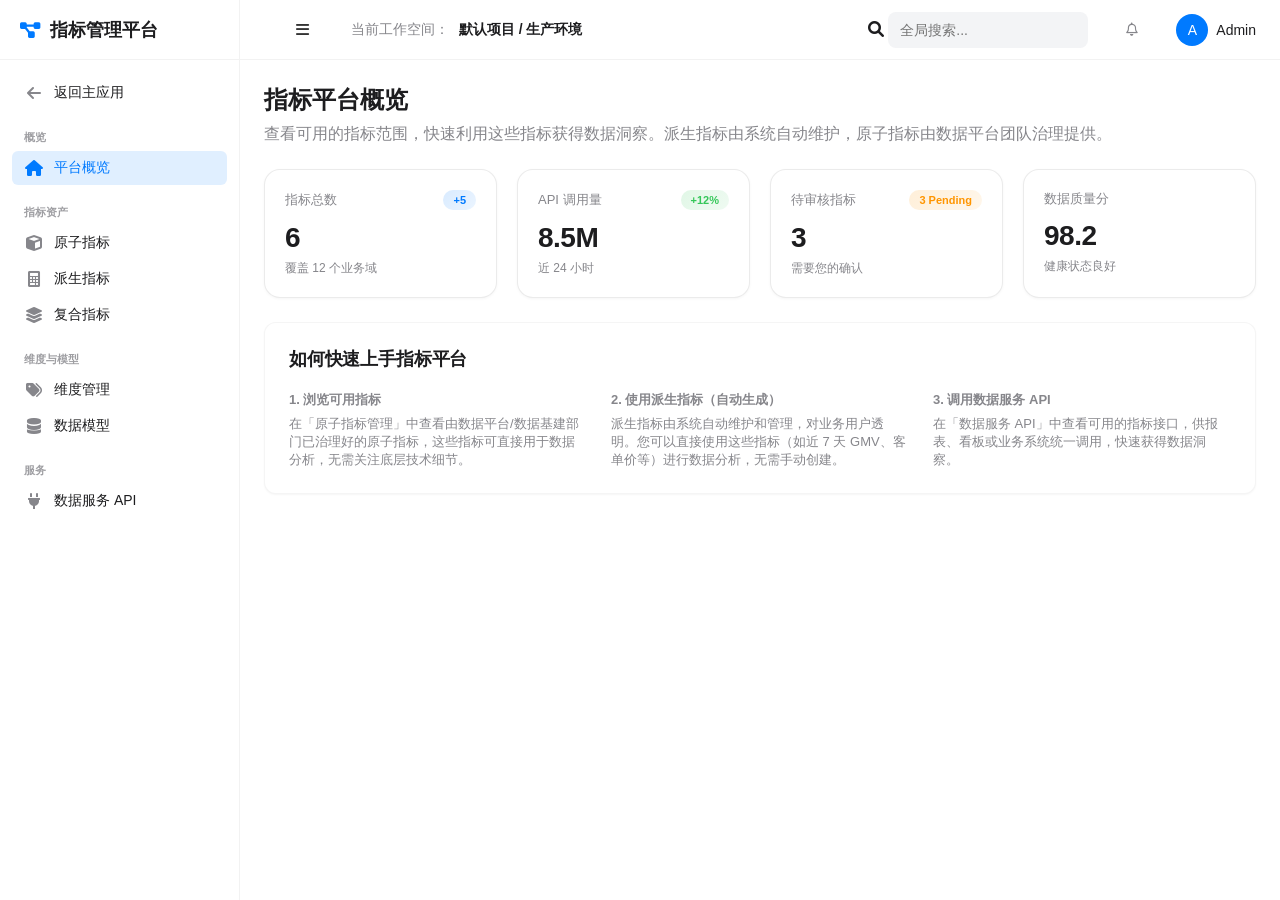
==== commit 8013ebbb: "配置 GitHub Pages 部署" ====
--- a/indicator-platform.html
+++ b/indicator-platform.html
@@ -242,8 +242,8 @@
                 <!-- View: Overview -->
                 <div id="view-overview" class="tab-view">
                     <div style="margin-bottom: 24px;">
-                        <h2 style="margin: 0 0 8px 0;">欢迎回来，管理员</h2>
-                        <p style="color: var(--text-secondary); margin: 0;">这里是您的指标资产全景概览。</p>
+                        <h2 style="margin: 0 0 8px 0;">指标平台概览</h2>
+                        <p style="color: var(--text-secondary); margin: 0;">查看可用的指标范围，快速利用这些指标获得数据洞察。派生指标由系统自动维护，原子指标由数据平台团队治理提供。</p>
                     </div>
 
                     <div class="stats-grid" style="grid-template-columns: repeat(4, 1fr); gap: 20px; margin-bottom: 24px;">
@@ -273,16 +273,16 @@
                         <div class="card-title">如何快速上手指标平台</div>
                         <div style="display:flex; gap:24px; flex-wrap:wrap; font-size:13px; color:var(--text-secondary);">
                             <div style="flex:1; min-width:220px;">
-                                <div style="font-weight:600; margin-bottom:6px;">1. 配置原子指标</div>
-                                <p style="margin:0;">在「原子指标管理」中，为核心事实表（如订单、支付、访问日志）配置金额、数量、用户数等基础度量。</p>
+                                <div style="font-weight:600; margin-bottom:6px;">1. 浏览可用指标</div>
+                                <p style="margin:0;">在「原子指标管理」中查看由数据平台/数据基建部门已治理好的原子指标，这些指标可直接用于数据分析，无需关注底层技术细节。</p>
                             </div>
                             <div style="flex:1; min-width:220px;">
-                                <div style="font-weight:600; margin-bottom:6px;">2. 定义派生/复合指标</div>
-                                <p style="margin:0;">在「派生指标」和「复合指标」中基于原子指标，按时间周期和维度沉淀业务口径，例如近 7 天 GMV、客单价、ROI 等。</p>
+                                <div style="font-weight:600; margin-bottom:6px;">2. 使用派生指标（自动生成）</div>
+                                <p style="margin:0;">派生指标由系统自动维护和管理，对业务用户透明。您可以直接使用这些指标（如近 7 天 GMV、客单价等）进行数据分析，无需手动创建。</p>
                             </div>
                             <div style="flex:1; min-width:220px;">
-                                <div style="font-weight:600; margin-bottom:6px;">3. 发布数据服务 API</div>
-                                <p style="margin:0;">在「数据服务 API」中为指标注册接口，供报表、看板或业务系统统一调用，避免重复造轮子。</p>
+                                <div style="font-weight:600; margin-bottom:6px;">3. 调用数据服务 API</div>
+                                <p style="margin:0;">在「数据服务 API」中查看可用的指标接口，供报表、看板或业务系统统一调用，快速获得数据洞察。</p>
                             </div>
                         </div>
                     </div>
@@ -290,9 +290,23 @@
 
                 <!-- View: Atomic Indicators -->
                 <div id="view-atomic" class="tab-view hidden">
-                    <div style="display: flex; justify-content: space-between; align-items: center; margin-bottom: 20px;">
-                        <h2 style="margin: 0;">原子指标管理</h2>
-                        <button class="p-button" onclick="openIndicatorDrawer('atomic')"><i class="fas fa-plus"></i> 新建原子指标</button>
+                    <div style="margin-bottom: 20px;">
+                        <div style="display: flex; justify-content: space-between; align-items: center; margin-bottom: 12px;">
+                            <h2 style="margin: 0;">原子指标管理</h2>
+                        </div>
+                        <div style="background: #F0F9FF; border: 1px solid #BAE6FD; border-radius: 8px; padding: 16px; margin-bottom: 16px;">
+                            <div style="display: flex; gap: 12px; align-items: flex-start;">
+                                <i class="fas fa-info-circle" style="color: #0369A1; margin-top: 2px; font-size: 18px;"></i>
+                                <div style="flex: 1;">
+                                    <div style="font-weight: 600; color: #0369A1; margin-bottom: 6px;">原子指标说明</div>
+                                    <div style="font-size: 13px; color: #075985; line-height: 1.6;">
+                                        原子指标由<strong>数据平台/数据基建部门</strong>负责治理和提供。这些指标基于核心事实表（如订单、支付、访问日志）配置，包含金额、数量、用户数等基础度量。
+                                        <br><br>
+                                        <strong>业务部门可直接基于已治理好的原子指标进行数据分析</strong>，无需关注数据源、表结构等技术细节。如需新增或修改原子指标，请联系数据平台团队。
+                                    </div>
+                                </div>
+                            </div>
+                        </div>
                     </div>
                     
                     <div class="filter-bar">
@@ -327,9 +341,23 @@
 
                  <!-- View: Derived Indicators -->
                  <div id="view-derived" class="tab-view hidden">
-                    <div style="display: flex; justify-content: space-between; align-items: center; margin-bottom: 20px;">
-                        <h2 style="margin: 0;">派生指标管理</h2>
-                        <button class="p-button" onclick="openIndicatorDrawer('derived')"><i class="fas fa-plus"></i> 新建派生指标</button>
+                    <div style="margin-bottom: 20px;">
+                        <div style="display: flex; justify-content: space-between; align-items: center; margin-bottom: 12px;">
+                            <h2 style="margin: 0;">派生指标</h2>
+                        </div>
+                        <div style="background: #F0FDF4; border: 1px solid #BBF7D0; border-radius: 8px; padding: 16px; margin-bottom: 16px;">
+                            <div style="display: flex; gap: 12px; align-items: flex-start;">
+                                <i class="fas fa-magic" style="color: #16A34A; margin-top: 2px; font-size: 18px;"></i>
+                                <div style="flex: 1;">
+                                    <div style="font-weight: 600; color: #16A34A; margin-bottom: 6px;">自动维护说明</div>
+                                    <div style="font-size: 13px; color: #166534; line-height: 1.6;">
+                                        在 2.0 版本中，<strong>派生指标由系统自动维护和管理，对业务用户透明</strong>。系统会根据原子指标、时间周期和维度自动生成派生指标（如近 7 天 GMV、昨日客单价等）。
+                                        <br><br>
+                                        您可以直接使用这些派生指标进行数据分析，无需手动创建或管理。所有派生指标都会自动更新，确保数据的准确性和一致性。
+                                    </div>
+                                </div>
+                            </div>
+                        </div>
                     </div>
                     
                     <div class="filter-bar">
@@ -342,6 +370,12 @@
                     </div>
 
                     <div class="card">
+                        <div style="padding: 16px; background: #FAFAFA; border-bottom: 1px solid #E5E7EB; display: flex; justify-content: space-between; align-items: center;">
+                            <div style="font-size: 13px; color: #6B7280;">
+                                <i class="fas fa-info-circle" style="margin-right: 6px;"></i>
+                                以下派生指标由系统自动生成和维护，可直接使用
+                            </div>
+                        </div>
                         <table class="p-datatable styled-table">
                             <thead>
                                 <tr>
